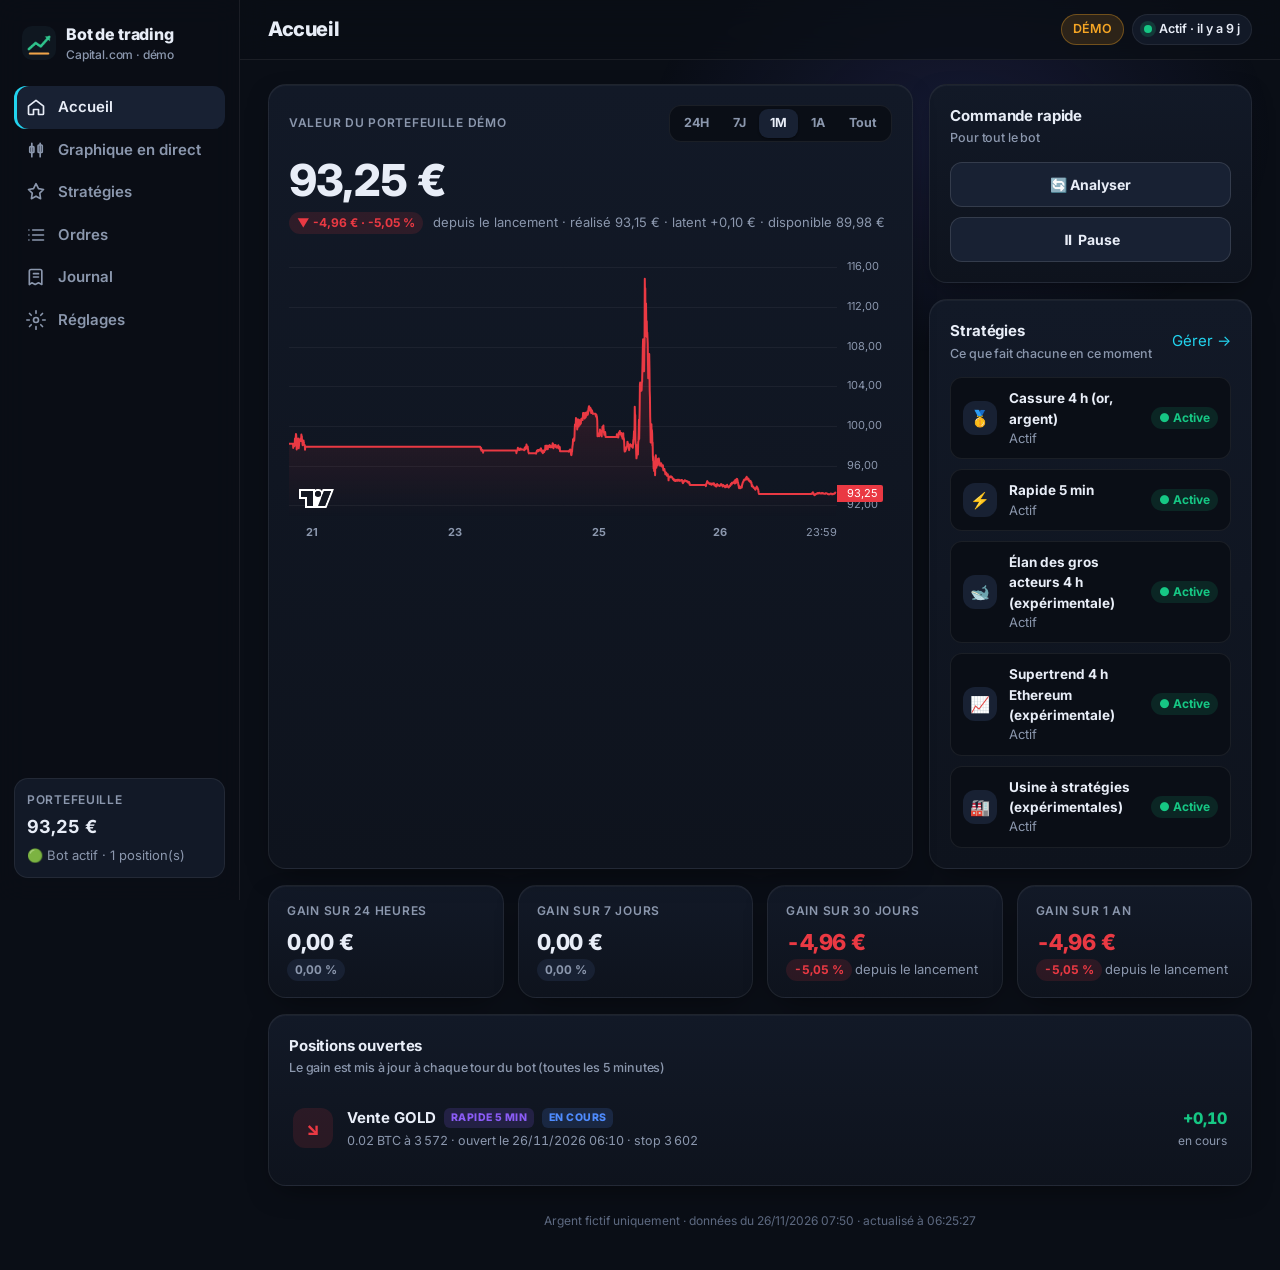
==== docs/index.html @ 25f1dddd "Simulateur « machine à remonter le temps » + veille d'actus (skills day-trader) : code, appli, test " ====
<!doctype html>
<html lang="fr">
<head>
<meta charset="utf-8">
<meta name="viewport" content="width=device-width, initial-scale=1, viewport-fit=cover">
<meta name="theme-color" content="#0a0e16">
<meta name="apple-mobile-web-app-capable" content="yes">
<meta name="apple-mobile-web-app-status-bar-style" content="black-translucent">
<meta name="apple-mobile-web-app-title" content="Bot trading">
<title>Bot de trading démo</title>
<link rel="manifest" href="manifest.webmanifest">
<link rel="icon" href="icone-192.png">
<link rel="apple-touch-icon" href="apple-touch-icon.png">
<link rel="preconnect" href="https://fonts.googleapis.com">
<link rel="preconnect" href="https://fonts.gstatic.com" crossorigin>
<link href="https://fonts.googleapis.com/css2?family=Inter:wght@400;500;600;700;800&display=swap" rel="stylesheet">
<script src="lib/lightweight-charts.js"></script>
<style>
  :root {
    --fond: #0a0e16; --fond2: #0e131d; --carte: #121927; --carte2: #182133; --bord: rgba(255,255,255,.07); --bord2: rgba(255,255,255,.12);
    --texte: #e8edf7; --doux: #8b97ad; --faible: #5d6980;
    --vert: #16c784; --rouge: #ea3943; --bleu: #4f8cff; --violet: #8b5cf6; --cyan: #22d3ee; --orange: #f5a524;
    --grad: linear-gradient(135deg, #6366f1 0%, #22d3ee 100%);
    --ombre: 0 1px 0 rgba(255,255,255,.04) inset, 0 10px 30px -12px rgba(0,0,0,.6);
    --rayon: 18px;
    --police: "Inter", -apple-system, BlinkMacSystemFont, "Segoe UI", Roboto, sans-serif;
  }
  * { box-sizing: border-box; }
  [hidden] { display: none !important; }
  html { -webkit-text-size-adjust: 100%; color-scheme: dark; }
  body { margin: 0; background: var(--fond); color: var(--texte); font: 15px/1.5 var(--police); -webkit-font-smoothing: antialiased; }
  body::before { content: ""; position: fixed; inset: -20% -10% auto auto; width: 70vw; height: 70vh; pointer-events: none; z-index: 0;
                 background: radial-gradient(closest-side, rgba(99,102,241,.14), transparent 70%); }
  .num { font-variant-numeric: tabular-nums; }
  a { color: var(--cyan); text-decoration: none; } a:hover { text-decoration: underline; }
  code { background: var(--carte2); padding: 1px 6px; border-radius: 6px; font-size: .9em; }

  /* ---------- Structure ---------- */
  .app { position: relative; z-index: 1; display: grid; grid-template-columns: 240px minmax(0, 1fr); min-height: 100vh; }
  aside.cote { position: sticky; top: 0; height: 100vh; padding: 22px 14px; border-right: 1px solid var(--bord); background: rgba(10,14,22,.6);
               backdrop-filter: blur(14px); -webkit-backdrop-filter: blur(14px); display: flex; flex-direction: column; gap: 4px; }
  .logo { display: flex; align-items: center; gap: 10px; padding: 0 8px 18px; font-weight: 800; font-size: 16px; letter-spacing: -.01em; }
  .logo img { width: 34px; height: 34px; border-radius: 10px; }
  .logo small { display: block; font-weight: 500; font-size: 12px; color: var(--doux); }
  nav.menu button { all: unset; box-sizing: border-box; width: 100%; display: flex; align-items: center; gap: 12px; padding: 10px 12px; border-radius: 12px;
                    color: var(--doux); font-weight: 600; cursor: pointer; transition: background .15s, color .15s; }
  nav.menu button:hover { background: var(--carte); color: var(--texte); }
  nav.menu button[aria-current="page"] { background: var(--carte2); color: var(--texte); box-shadow: inset 3px 0 0 var(--cyan); }
  nav.menu svg { width: 20px; height: 20px; flex: none; }
  .cote-bas { margin-top: auto; padding: 12px; border-radius: 14px; background: var(--carte); border: 1px solid var(--bord); font-size: 13px; color: var(--doux); }

  header.barre { position: sticky; top: 0; z-index: 5; display: flex; align-items: center; justify-content: space-between; gap: 10px; flex-wrap: wrap;
                 padding: 14px 28px; background: rgba(10,14,22,.72); backdrop-filter: blur(14px); -webkit-backdrop-filter: blur(14px); border-bottom: 1px solid var(--bord); }
  header.barre h1 { margin: 0; font-size: 20px; font-weight: 800; letter-spacing: -.02em; }
  .pastilles { display: flex; gap: 8px; flex-wrap: wrap; align-items: center; }
  .pastille { display: inline-flex; align-items: center; gap: 7px; padding: 5px 11px; border-radius: 999px; font-size: 12.5px; font-weight: 600;
              background: var(--carte); border: 1px solid var(--bord); color: var(--texte); white-space: nowrap; }
  button.pastille { cursor: pointer; font-family: inherit; }
  .pastille.demo { background: rgba(245,165,36,.14); border-color: rgba(245,165,36,.35); color: var(--orange); }
  .pastille.pause { background: rgba(234,57,67,.14); border-color: rgba(234,57,67,.35); color: var(--rouge); }
  .pastille.pos { color: var(--vert); } .pastille.neg { color: var(--rouge); }
  .point { width: 8px; height: 8px; border-radius: 50%; background: var(--faible); flex: none; }
  .point.ok { background: var(--vert); box-shadow: 0 0 0 4px rgba(22,199,132,.18); animation: pouls 2s infinite; }
  .point.ko { background: var(--rouge); }
  .point.live { background: var(--rouge); animation: clig 1.4s infinite; }
  @keyframes pouls { 50% { box-shadow: 0 0 0 7px rgba(22,199,132,0); } }
  @keyframes clig { 50% { opacity: .3; } }
  main { padding: 24px 28px 40px; max-width: 1280px; width: 100%; }
  section.page { display: none; animation: entree .25s ease; }
  section.page.active { display: block; }
  @keyframes entree { from { opacity: 0; transform: translateY(6px); } }

  /* ---------- Cartes ---------- */
  .carte { background: linear-gradient(180deg, var(--carte) 0%, var(--fond2) 100%); border: 1px solid var(--bord); border-radius: var(--rayon);
           padding: 20px; box-shadow: var(--ombre); min-width: 0; }
  .pile { display: grid; gap: 16px; min-width: 0; }
  .g2 { display: grid; gap: 16px; grid-template-columns: minmax(0, 2fr) minmax(0, 1fr); }
  .g2e { display: grid; gap: 16px; grid-template-columns: minmax(0, 1fr) minmax(0, 1fr); }
  .kpis { display: grid; gap: 14px; grid-template-columns: repeat(auto-fit, minmax(170px, 1fr)); }
  .titre-carte { display: flex; align-items: center; justify-content: space-between; gap: 10px; flex-wrap: wrap; margin-bottom: 14px; }
  h2 { margin: 0; font-size: 15px; font-weight: 700; letter-spacing: -.01em; }
  h2 small { display: block; font-weight: 500; font-size: 12.5px; color: var(--doux); margin-top: 2px; }
  .lab { color: var(--doux); font-size: 12px; font-weight: 600; text-transform: uppercase; letter-spacing: .06em; }
  .gros { font-size: 26px; font-weight: 800; letter-spacing: -.02em; margin-top: 6px; }
  .sous { color: var(--doux); font-size: 13px; }
  .pos { color: var(--vert); } .neg { color: var(--rouge); }
  .chip { display: inline-flex; align-items: center; gap: 4px; padding: 2px 8px; border-radius: 999px; font-size: 12px; font-weight: 700; white-space: nowrap; }
  .chip.pos { background: rgba(22,199,132,.13); } .chip.neg { background: rgba(234,57,67,.13); } .chip.neutre { background: var(--carte2); color: var(--doux); }
  .vide { color: var(--doux); padding: 14px 0; text-align: center; font-size: 14px; }

  .hero { position: relative; overflow: hidden; }
  .hero::after { content: ""; position: absolute; inset: auto -20% -60% 30%; height: 220px; background: radial-gradient(closest-side, rgba(34,211,238,.12), transparent); pointer-events: none; }
  .hero .valeur { font-size: 44px; font-weight: 800; letter-spacing: -.03em; line-height: 1.1; margin: 8px 0 8px; }
  .hero .ligne { display: flex; align-items: center; gap: 10px; flex-wrap: wrap; }
  .graph { height: 300px; margin-top: 12px; position: relative; }
  .graph.petit { height: 220px; }
  .graph.grand { height: 420px; }

  .segments { display: inline-flex; padding: 3px; background: var(--fond); border: 1px solid var(--bord); border-radius: 12px; gap: 2px; flex-wrap: wrap; }
  .segments button { all: unset; cursor: pointer; padding: 5px 11px; border-radius: 9px; font-size: 12.5px; font-weight: 700; color: var(--doux); }
  .segments button[aria-pressed="true"] { background: var(--carte2); color: var(--texte); box-shadow: 0 1px 2px rgba(0,0,0,.4); }
  .kpi { padding: 16px 18px; }
  .kpi .gros { font-size: 22px; }

  /* ---------- Boutons ---------- */
  .bouton { appearance: none; font: inherit; font-weight: 700; font-size: 14px; display: inline-flex; align-items: center; justify-content: center; gap: 8px;
            padding: 11px 16px; border-radius: 12px; border: 1px solid var(--bord2); background: var(--carte2); color: var(--texte); cursor: pointer;
            transition: transform .1s, background .15s, border-color .15s; }
  .bouton:hover { border-color: rgba(255,255,255,.25); }
  .bouton:active { transform: scale(.97); }
  .bouton:disabled { opacity: .45; cursor: default; transform: none; }
  .bouton.primaire { background: var(--grad); border: 0; color: #fff; }
  .bouton.vert { background: rgba(22,199,132,.15); border-color: rgba(22,199,132,.4); color: var(--vert); }
  .bouton.rouge { background: rgba(234,57,67,.12); border-color: rgba(234,57,67,.35); color: var(--rouge); }
  .actions { display: grid; gap: 10px; grid-template-columns: repeat(auto-fit, minmax(140px, 1fr)); }
  .etat-cmd { margin-top: 12px; font-size: 13.5px; color: var(--doux); }
  .etat-cmd:empty { display: none; }

  /* Interrupteur */
  .inter { position: relative; width: 48px; height: 28px; flex: none; }
  .inter input { opacity: 0; width: 0; height: 0; position: absolute; }
  .inter span { position: absolute; inset: 0; border-radius: 999px; background: var(--carte2); border: 1px solid var(--bord2); cursor: pointer; transition: .2s; }
  .inter span::before { content: ""; position: absolute; width: 20px; height: 20px; left: 3px; top: 3px; border-radius: 50%; background: #c8d0de; transition: .2s; }
  .inter input:checked + span { background: var(--vert); border-color: var(--vert); }
  .inter input:checked + span::before { transform: translateX(20px); background: #fff; }
  .inter input:disabled + span { opacity: .5; cursor: default; }

  /* ---------- Stratégies ---------- */
  .strats { display: grid; gap: 16px; grid-template-columns: repeat(auto-fit, minmax(420px, 1fr)); }
  .strat { position: relative; overflow: hidden; display: flex; flex-direction: column; gap: 14px; }
  .strat::before { content: ""; position: absolute; inset: 0 0 auto 0; height: 3px; background: var(--c, var(--cyan)); }
  .strat-tete { display: flex; align-items: flex-start; justify-content: space-between; gap: 12px; }
  .strat-nom { font-size: 18px; font-weight: 800; letter-spacing: -.01em; display: flex; align-items: center; gap: 12px; }
  .strat-ico { width: 40px; height: 40px; border-radius: 12px; display: grid; place-items: center; font-size: 19px; background: var(--carte2); flex: none; }
  .strat .desc { color: var(--doux); font-size: 13.5px; margin: 0; }
  .tags { display: flex; flex-wrap: wrap; gap: 6px; }
  .tag { font-size: 11.5px; font-weight: 700; padding: 3px 9px; border-radius: 8px; background: var(--carte2); color: var(--doux); border: 1px solid var(--bord); }
  .mini-stats { display: grid; grid-template-columns: repeat(4, 1fr); gap: 8px; }
  .mini-stats div { background: var(--fond); border: 1px solid var(--bord); border-radius: 12px; padding: 9px 10px; min-width: 0; }
  .mini-stats b { display: block; font-size: 15px; font-weight: 800; }
  .mini-stats span { font-size: 10.5px; color: var(--doux); font-weight: 700; text-transform: uppercase; letter-spacing: .04em; }
  .etat-strat { display: flex; gap: 12px; align-items: center; background: var(--fond); border: 1px solid var(--bord); border-radius: 12px; padding: 10px 12px; font-size: 13.5px; }
  .etat-strat .fleche { font-size: 18px; font-weight: 800; }
  .sous-bots { display: grid; gap: 6px; max-height: 260px; overflow-y: auto; }
  .sous-bots.vide { color: var(--doux); font-size: 13px; padding: 10px; border: 1px dashed var(--bord); border-radius: 12px; text-align: center; }
  .sb { display: grid; grid-template-columns: minmax(0, 1.3fr) 1fr minmax(0, 1.2fr); gap: 10px; align-items: center; background: var(--fond); border: 1px solid var(--bord); border-radius: 10px; padding: 7px 10px; font-size: 12.5px; }
  .sb-nom { min-width: 0; } .sb-nom b { display: block; overflow: hidden; text-overflow: ellipsis; white-space: nowrap; } .sb-nom small { color: var(--doux); }
  .sb-note { position: relative; height: 6px; border-radius: 3px; background: rgba(255,255,255,.07); }
  .sb-note::after { content: ""; position: absolute; left: 50%; top: -3px; bottom: -3px; width: 1px; background: var(--doux); }
  .sb-note.plage { background: linear-gradient(90deg, rgba(234,57,67,.35), rgba(255,255,255,.06) 30% 70%, rgba(22,199,132,.35)); }
  .capital-virtuel { display: flex; justify-content: space-between; align-items: center; gap: 10px; flex-wrap: wrap; background: linear-gradient(90deg, rgba(236,72,153,.12), transparent); border: 1px solid rgba(236,72,153,.35); border-radius: 12px; padding: 10px 12px; }
  .capital-virtuel .num { font-size: 18px; display: flex; gap: 8px; align-items: center; }
  .sb-note.plage::after { display: none; }
  .sb-note i { position: absolute; top: 0; bottom: 0; border-radius: 3px; }
  .sb-act { color: var(--doux); text-align: right; display: -webkit-box; -webkit-line-clamp: 2; -webkit-box-orient: vertical; overflow: hidden; }
  .actu { display: flex; gap: 12px; padding: 8px 0; border-top: 1px solid var(--bord); font-size: 13.5px; }
  .actu-date { color: var(--cyan); font-weight: 700; min-width: 150px; text-transform: capitalize; }
  .garde { margin-top: 12px; font-size: 13px; color: var(--doux); background: var(--fond); border: 1px solid var(--bord); border-radius: 12px; padding: 9px 12px; }
  .garde.alerte { color: #ffd1d4; background: rgba(234,57,67,.12); border-color: rgba(234,57,67,.5); }
  .spark { height: 54px; display: block; width: 100%; }

  /* ---------- Listes ---------- */
  .ordre { display: grid; grid-template-columns: auto minmax(0, 1fr) auto; gap: 2px 14px; align-items: center; padding: 14px 4px; border-bottom: 1px solid var(--bord); }
  .ordre:last-child { border-bottom: 0; }
  .ordre .ico { width: 40px; height: 40px; border-radius: 12px; display: grid; place-items: center; font-weight: 800; font-size: 18px; grid-row: span 2; }
  .ico.achat { background: rgba(22,199,132,.13); color: var(--vert); } .ico.vente { background: rgba(234,57,67,.12); color: var(--rouge); }
  .ordre .t { font-weight: 700; display: flex; gap: 8px; align-items: center; flex-wrap: wrap; }
  .ordre .r { text-align: right; font-weight: 800; font-size: 16px; }
  .ordre .d { color: var(--doux); font-size: 12.5px; }
  .ordre .dr { text-align: right; color: var(--doux); font-size: 12px; white-space: nowrap; }
  .badge { font-size: 10.5px; font-weight: 800; padding: 2px 7px; border-radius: 6px; text-transform: uppercase; letter-spacing: .04em; }
  .b-ouvert { background: rgba(79,140,255,.15); color: var(--bleu); } .b-ferme { background: var(--carte2); color: var(--doux); }
  .b-rapide { background: rgba(139,92,246,.16); color: var(--violet); } .b-elan_4h { background: rgba(249,115,22,.15); color: #f97316; } .b-supertrend_4h { background: rgba(236,72,153,.15); color: #ec4899; } .b-usine { background: rgba(20,184,166,.15); color: #14b8a6; } .b-tendance_4h { background: rgba(34,211,238,.13); color: var(--cyan); }

  .journal { list-style: none; margin: 0; padding: 0; }
  .journal li { position: relative; padding: 0 0 18px 26px; }
  .journal li::before { content: ""; position: absolute; left: 6px; top: 10px; bottom: -6px; width: 2px; background: var(--bord); }
  .journal li:last-child::before { display: none; }
  .journal li i { position: absolute; left: 0; top: 4px; width: 14px; height: 14px; border-radius: 50%; border: 3px solid var(--fond2); background: var(--faible); }
  .journal .j-ordre i { background: var(--bleu); } .journal .j-fermeture i { background: var(--orange); } .journal .j-erreur i { background: var(--rouge); }
  .journal .j-commande i { background: var(--violet); } .journal .j-stop i { background: var(--cyan); }
  .journal .j-amelioration i { background: var(--vert); }
  .amelio { display: grid; gap: 8px; margin: 0; padding: 0; list-style: none; font-size: 14px; }
  .amelio li { padding: 10px 12px; border: 1px solid var(--bord); border-radius: 12px; }
  .amelio time { display: block; font-size: 12px; color: var(--doux); }
  .journal time { display: block; font-size: 12px; color: var(--doux); }

  dl.reglages { display: grid; grid-template-columns: minmax(140px, 220px) 1fr; gap: 12px 18px; margin: 0; }
  dl.reglages dt { color: var(--doux); } dl.reglages dd { margin: 0; font-weight: 600; }
  input.champ { width: 100%; font: inherit; padding: 12px 14px; border-radius: 12px; border: 1px solid var(--bord2); background: var(--fond); color: var(--texte); }
  ol.etapes { padding-left: 20px; margin: 10px 0; } ol.etapes li { margin-bottom: 7px; }
  details summary { cursor: pointer; font-weight: 600; color: var(--cyan); }
  #tv { height: 520px; border-radius: 14px; overflow: hidden; }
  .donut { display: flex; align-items: center; gap: 18px; flex-wrap: wrap; }
  .legende { display: flex; flex-wrap: wrap; gap: 8px 16px; font-size: 12.5px; color: var(--doux); margin-top: 12px; }
  .legende i { display: inline-block; width: 10px; height: 10px; border-radius: 3px; margin-right: 6px; vertical-align: -1px; }
  .flash-h { animation: fh .9s; } .flash-b { animation: fb .9s; }
  @keyframes fh { from { color: var(--vert); } } @keyframes fb { from { color: var(--rouge); } }
  .plus-liens { display: grid; gap: 12px; }
  .plus-liens button { all: unset; cursor: pointer; display: flex; align-items: center; gap: 14px; padding: 18px; border-radius: 16px; background: var(--carte); border: 1px solid var(--bord); font-weight: 700; }
  .plus-liens svg { width: 22px; height: 22px; color: var(--cyan); }
  .graph-vide { position: absolute; inset: 0; display: grid; place-items: center; color: var(--doux); font-size: 14px; text-align: center; padding: 20px; }
  footer { color: var(--faible); font-size: 12px; text-align: center; padding: 26px 0 0; }
  nav.bas { display: none; }

  /* ---------- Graphique en direct ---------- */
  .gr-choix { display: flex; gap: 6px; flex-wrap: wrap; }
  .gr-choix button { all: unset; cursor: pointer; padding: 6px 11px; border-radius: 10px; font-size: 12.5px; font-weight: 700; color: var(--doux); background: var(--fond); border: 1px solid var(--bord); }
  .gr-choix button[aria-pressed="true"] { color: var(--texte); background: var(--carte2); border-color: var(--c, var(--cyan)); box-shadow: inset 0 -2px 0 var(--c, var(--cyan)); }
  .graph.direct { height: 480px; }
  .conds { list-style: none; margin: 0; padding: 0; display: grid; gap: 6px; }
  .conds li { display: flex; gap: 10px; align-items: flex-start; font-size: 13.5px; padding: 8px 10px; border-radius: 10px; background: var(--fond); border: 1px solid var(--bord); }
  .conds li b { flex: none; width: 20px; text-align: center; }
  .conds li.ok b { color: var(--vert); } .conds li.ko b { color: var(--rouge); } .conds li.nsp b { color: var(--doux); }
  .niv { display: grid; grid-template-columns: repeat(auto-fit, minmax(130px, 1fr)); gap: 8px; margin-top: 8px; }
  .niv div { background: var(--fond); border: 1px solid var(--bord); border-radius: 10px; padding: 8px 10px; }
  .niv span { display: block; font-size: 10.5px; color: var(--doux); font-weight: 700; text-transform: uppercase; letter-spacing: .04em; }
  .niv b { font-size: 15px; }
  .trade-gr { border-top: 1px solid var(--bord); padding: 10px 0; }
  .trade-gr summary { color: var(--texte); display: flex; gap: 10px; align-items: center; flex-wrap: wrap; list-style: none; }
  .trade-gr summary::-webkit-details-marker { display: none; }
  .trade-gr .conds { margin-top: 8px; }
  .note-cap { font-size: 13.5px; color: var(--doux); background: rgba(79,140,255,.08); border: 1px solid rgba(79,140,255,.3); border-radius: 12px; padding: 10px 12px; }
  .note-cap b { color: var(--texte); }

  /* ---------- Mobile / tablette ---------- */
  @media (max-width: 900px) {
    .graph.direct { height: 400px; }
    .gr-choix { flex-wrap: nowrap; overflow-x: auto; padding-bottom: 4px; scrollbar-width: none; }
    .gr-choix button { flex: none; }
    .app { grid-template-columns: minmax(0, 1fr); }
    aside.cote { display: none; }
    header.barre { padding: 12px 16px; padding-top: max(12px, env(safe-area-inset-top)); }
    header.barre h1 { font-size: 18px; }
    main { padding: 16px 16px 110px; }
    .g2, .g2e { grid-template-columns: minmax(0, 1fr); }
    .strats { grid-template-columns: minmax(0, 1fr); }
    .hero .valeur { font-size: 36px; }
    .graph { height: 240px; } .graph.grand { height: 330px; }
    #tv { height: 430px; }
    .kpis { grid-template-columns: 1fr 1fr; gap: 10px; }
    .kpi { padding: 14px; } .kpi .gros { font-size: 18px; }
    .mini-stats { grid-template-columns: 1fr 1fr; }
    dl.reglages { grid-template-columns: 1fr; gap: 2px; } dl.reglages dd { margin-bottom: 12px; }
    nav.bas { display: flex; position: fixed; z-index: 8; left: 10px; right: 10px; bottom: max(10px, env(safe-area-inset-bottom));
              background: rgba(18,25,39,.94); backdrop-filter: blur(16px); -webkit-backdrop-filter: blur(16px); border: 1px solid var(--bord2);
              border-radius: 20px; padding: 6px; justify-content: space-around; box-shadow: 0 10px 30px rgba(0,0,0,.5); }
    nav.bas button { all: unset; flex: 1; display: flex; flex-direction: column; align-items: center; gap: 2px; padding: 7px 0 5px; border-radius: 14px;
                     font-size: 10.5px; font-weight: 700; color: var(--doux); cursor: pointer; }
    nav.bas button[aria-current="page"] { color: var(--texte); background: var(--carte2); }
    nav.bas button[aria-current="page"] svg { color: var(--cyan); }
    nav.bas svg { width: 22px; height: 22px; }
  }
</style>
</head>
<body>
<div class="app">
  <aside class="cote">
    <div class="logo"><img src="icone-192.png" alt=""><div>Bot de trading<small>Capital.com · démo</small></div></div>
    <nav class="menu" id="menu"></nav>
    <div class="cote-bas" id="cote-bas">Chargement…</div>
  </aside>

  <div style="min-width:0">
    <header class="barre">
      <h1 id="titre-page">Accueil</h1>
      <div class="pastilles">
        <button class="pastille" id="installer" hidden>⬇ Installer</button>
        <span class="pastille pause" id="badge-pause" hidden>⏸ EN PAUSE</span>
        <span class="pastille demo">DÉMO</span>
        <span class="pastille"><span id="point" class="point"></span><span id="statut">Chargement…</span></span>
      </div>
    </header>

    <main>
      <!-- ============ ACCUEIL ============ -->
      <section class="page" id="p-accueil">
        <div class="pile">
          <div class="g2">
            <div class="carte hero">
              <div class="titre-carte">
                <div class="lab">Valeur du portefeuille démo</div>
                <div class="segments" id="periode"></div>
              </div>
              <div class="valeur num" id="valeur">—</div>
              <div class="ligne" id="valeur-sous"></div>
              <div class="graph" id="g-valeur"></div>
            </div>
            <div class="pile">
              <div class="carte">
                <div class="titre-carte"><h2>Commande rapide<small>Pour tout le bot</small></h2></div>
                <div class="actions">
                  <button class="bouton" data-cmd="analyser">🔄 Analyser</button>
                  <button class="bouton" data-cmd="pause">⏸ Pause</button>
                  <button class="bouton vert" data-cmd="reprendre">▶ Reprendre</button>
                </div>
                <div class="etat-cmd" data-etat=""></div>
              </div>
              <div class="carte">
                <div class="titre-carte"><h2>Stratégies<small>Ce que fait chacune en ce moment</small></h2><a href="#strategies">Gérer →</a></div>
                <div id="resume-strats" class="pile" style="gap:10px;min-width:0"></div>
              </div>
            </div>
          </div>
          <div class="kpis" id="gains"></div>
          <div class="carte">
            <div class="titre-carte"><h2>Positions ouvertes<small>Le gain est mis à jour à chaque tour du bot (toutes les 5 minutes)</small></h2></div>
            <div id="positions"></div>
          </div>
        </div>
      </section>

      <!-- ============ STRATÉGIES ============ -->
      <section class="page" id="p-strategies">
        <div class="pile">
          <div class="carte">
            <div class="titre-carte">
              <h2>Pilotage global<small>La pause arrête toutes les stratégies d'un coup. Les stops de sécurité restent en place.</small></h2>
              <div class="actions" style="min-width:min(100%,460px)">
                <button class="bouton" data-cmd="analyser">🔄 Analyser tout</button>
                <button class="bouton" data-cmd="pause">⏸ Tout mettre en pause</button>
                <button class="bouton vert" data-cmd="reprendre">▶ Tout reprendre</button>
              </div>
            </div>
            <div id="garde"></div>
            <div class="etat-cmd" data-etat=""></div>
          </div>
          <div class="strats" id="strats"></div>
          <div class="carte">
            <div class="titre-carte"><h2>Auto-amélioration<small>Chaque dimanche soir, le bot teste de petites variantes de ses réglages et ne garde que celles qui font mieux</small></h2></div>
            <div id="amelio"></div>
          </div>
          <div class="carte">
            <div class="titre-carte"><h2>Comparaison des stratégies<small>Gain réalisé cumulé de chaque stratégie, ordre après ordre</small></h2></div>
            <div class="graph" id="g-compare"></div>
            <div class="legende" id="leg-compare"></div>
          </div>
        </div>
      </section>

      <!-- ============ GRAPHIQUE EN DIRECT ============ -->
      <section class="page" id="p-graphique">
        <div class="pile">
          <div class="carte">
            <div class="titre-carte">
              <h2>Ce que le bot regarde<small id="gr-sous">Bougies, indicateurs de la stratégie, signaux, entrée, stop et TP réels</small></h2>
            </div>
            <div class="gr-choix" id="gr-choix"></div>
            <div class="graph direct" id="g-direct"></div>
            <div class="legende" id="gr-legende"></div>
          </div>
          <div class="g2e">
            <div class="carte">
              <div class="titre-carte"><h2>Conditions en ce moment<small id="gr-cond-sous">Sur la dernière bougie terminée</small></h2></div>
              <div id="gr-action"></div>
              <ul class="conds" id="gr-conds"></ul>
            </div>
            <div class="carte">
              <div class="titre-carte"><h2>Position sur ce graphique<small>Niveaux réels chez Capital.com</small></h2></div>
              <div id="gr-positions"></div>
            </div>
          </div>
          <div class="carte">
            <div class="titre-carte"><h2>Trades ici<small>Touche un trade pour voir les conditions remplies au moment de l'entrée</small></h2></div>
            <div id="gr-trades"></div>
          </div>
          <div class="note-cap">ℹ️ <b>Et sur le graphique de Capital.com ?</b> Le stop (garanti) et le TP de chaque position sont de vrais ordres
            chez Capital.com : tu les vois sur leur graphique (lignes de la position), et le bot y déplace le stop quand il suit le gain.
            Par contre, Capital.com ne permet pas à un bot de dessiner sur son graphique : les indicateurs, les flèches de signaux et les
            conditions ne sont visibles qu'ici.</div>
        </div>
      </section>

      <!-- ============ ORDRES ============ -->
      <section class="page" id="p-ordres">
        <div class="pile">
          <div class="kpis" id="resume-ordres"></div>
          <div class="carte">
            <div class="titre-carte">
              <h2>Historique des ordres<small>Chaque position ouverte par le bot</small></h2>
              <div class="pastilles"><div class="segments" id="filtre-strat"></div><div class="segments" id="filtre-ordres"></div></div>
            </div>
            <div id="ordres"></div>
          </div>
        </div>
      </section>

      <!-- ============ JOURNAL ============ -->
      <section class="page" id="p-journal">
        <div class="carte">
          <div class="titre-carte"><h2>Journal du bot<small>Chaque décision, de la plus récente à la plus ancienne</small></h2>
            <div class="pastilles"><div class="segments" id="filtre-journal-strat"></div><div class="segments" id="filtre-journal"></div></div></div>
          <ul class="journal" id="journal"></ul>
        </div>
      </section>

      <!-- ============ RÉGLAGES ============ -->
      <section class="page" id="p-reglages">
        <div class="pile">
          <div class="carte">
            <div class="titre-carte"><h2>Clé pour commander le bot depuis cet appareil</h2></div>
            <p id="cle-etat" class="sous"></p>
            <input class="champ" id="cle" type="password" autocomplete="off" placeholder="Colle ici ta clé GitHub (github_pat_…)">
            <div style="display:flex;gap:8px;margin-top:10px;flex-wrap:wrap">
              <button class="bouton primaire" id="cle-ok">Enregistrer et tester</button>
              <button class="bouton" id="cle-suppr">Effacer la clé de cet appareil</button>
            </div>
            <details style="margin-top:14px"><summary>Comment créer cette clé (une seule fois, 2 minutes)</summary>
              <ol class="etapes">
                <li>Ouvre <a href="https://github.com/settings/personal-access-tokens/new" target="_blank" rel="noopener">github.com → Fine-grained token</a>.</li>
                <li><b>Token name</b> : <code>appli-bot</code> · <b>Expiration</b> : 1 an.</li>
                <li><b>Repository access</b> : <i>Only select repositories</i> → <code>bot-trading-demo</code>.</li>
                <li><b>Permissions → Repository</b> : <i>Actions</i> = <b>Read and write</b>, <i>Contents</i> = <b>Read-only</b>.</li>
                <li><b>Generate token</b>, copie-le et colle-le ci-dessus. Même clé sur ton téléphone et ta tablette.</li>
              </ol>
              <p class="sous">La clé reste uniquement sur tes appareils. Elle permet seulement de lancer le bot et de lire ses résultats. Ne l'envoie à personne.</p>
            </details>
          </div>
          <div class="carte"><div class="titre-carte"><h2>Installer l'application</h2></div><div id="aide-install"></div></div>
          <div class="carte"><div class="titre-carte"><h2>Réglages du bot</h2></div><dl class="reglages" id="reglages"></dl></div>
        </div>
      </section>

      <!-- ============ PLUS (téléphone) ============ -->
      <section class="page" id="p-plus"><div class="plus-liens" id="plus-liens"></div></section>

      <footer id="pied"></footer>
    </main>
  </div>
</div>
<nav class="bas" id="nav-bas"></nav>

<script>
"use strict";
// =====================================================================
// Outils
// =====================================================================
const $ = id => document.getElementById(id);
const fmt = (n, d = 2) => n == null || isNaN(n) ? "—" : Number(n).toLocaleString("fr-FR", { minimumFractionDigits: d, maximumFractionDigits: d });
const fmtS = (n, d = 2) => n == null || isNaN(n) ? "—" : (n > 0 ? "+" : "") + fmt(n, d);
const signe = n => n > 0 ? "pos" : n < 0 ? "neg" : "";
const iso = s => s ? new Date(/Z$|[+-]\d\d:\d\d$/.test(s) ? s : s + "Z") : null;
const quand = s => s ? iso(s).toLocaleString("fr-FR", { dateStyle: "short", timeStyle: "short" }) : "—";
const esc = s => String(s ?? "").replace(/[&<>"']/g, c => ({ "&": "&amp;", "<": "&lt;", ">": "&gt;", '"': "&quot;", "'": "&#39;" }[c]));
const JOUR = 864e5;
const TZ = -new Date().getTimezoneOffset() * 60;  // les graphiques affichent l'heure locale
const tLoc = d => Math.floor(d.getTime() / 1000) + TZ;
const memo = { get(k, d) { try { return localStorage.getItem(k) ?? d; } catch { return d; } }, set(k, v) { try { localStorage.setItem(k, v); } catch {} } };
const somme = a => a.reduce((x, y) => x + y, 0);
function depuis(s) {
  const min = Math.round((Date.now() - iso(s)) / 60000);
  if (min < 1) return "à l'instant";
  if (min < 60) return `il y a ${min} min`;
  const h = Math.floor(min / 60);
  return h < 48 ? `il y a ${h} h ${min % 60}` : `il y a ${Math.floor(h / 24)} j`;
}
function duree(ms) {
  const min = Math.round(ms / 60000);
  if (min < 60) return `${min} min`;
  const h = Math.floor(min / 60);
  return h < 48 ? `${h} h ${min % 60} min` : `${Math.floor(h / 24)} j ${h % 24} h`;
}
const COUL = { vert: "#16c784", rouge: "#ea3943", bleu: "#4f8cff", violet: "#8b5cf6", cyan: "#22d3ee", orange: "#f5a524", texte: "#e8edf7", doux: "#8b97ad", grille: "rgba(255,255,255,.05)" };

// =====================================================================
// Navigation
// =====================================================================
const IC = {
  accueil: '<path d="M3 11l9-7 9 7v9a1 1 0 0 1-1 1h-5v-6h-6v6H4a1 1 0 0 1-1-1z"/>',
  graphique: '<path d="M7 4v16M17 4v16"/><rect x="4.5" y="8" width="5" height="7" rx="1"/><rect x="14.5" y="6" width="5" height="9" rx="1"/>',
  strategies: '<path d="M12 2l3 6 6 1-4.5 4.4 1 6.6L12 17l-5.5 3 1-6.6L3 9l6-1z"/>',
  ordres: '<path d="M8 6h13M8 12h13M8 18h13M3.5 6h.01M3.5 12h.01M3.5 18h.01"/>',
  journal: '<path d="M6 3h11a2 2 0 0 1 2 2v16l-4-2-4 2-4-2-3 2V5a2 2 0 0 1 2-2zM9 8h6M9 12h6"/>',
  reglages: '<circle cx="12" cy="12" r="3"/><path d="M12 1v3M12 20v3M4.2 4.2l2.1 2.1M17.7 17.7l2.1 2.1M1 12h3M20 12h3M4.2 19.8l2.1-2.1M17.7 6.3l2.1-2.1"/>',
  plus: '<circle cx="5" cy="12" r="1.5"/><circle cx="12" cy="12" r="1.5"/><circle cx="19" cy="12" r="1.5"/>',
};
const svg = id => `<svg viewBox="0 0 24 24" fill="none" stroke="currentColor" stroke-width="2" stroke-linecap="round" stroke-linejoin="round">${IC[id]}</svg>`;
const PAGES = { accueil: "Accueil", graphique: "Graphique en direct", strategies: "Stratégies", ordres: "Ordres", journal: "Journal", reglages: "Réglages", plus: "Plus" };
$("menu").innerHTML = ["accueil", "graphique", "strategies", "ordres", "journal", "reglages"].map(p => `<button data-p="${p}">${svg(p)}${PAGES[p]}</button>`).join("");
$("nav-bas").innerHTML = [["accueil", "Accueil"], ["graphique", "Graphique"], ["strategies", "Stratégies"], ["ordres", "Ordres"], ["plus", "Plus"]]
  .map(([p, n]) => `<button data-p="${p}">${svg(p)}${n}</button>`).join("");
$("plus-liens").innerHTML = ["journal", "reglages"].map(p => `<button data-p="${p}">${svg(p)}${PAGES[p]}</button>`).join("");
let pageActive = "accueil";
function ouvrir(id) {
  if (!PAGES[id]) id = "accueil";
  pageActive = id;
  const actif = id === "journal" || id === "reglages" ? [id, "plus"] : [id];
  document.querySelectorAll("[data-p]").forEach(b => actif.includes(b.dataset.p) && !b.closest(".plus-liens") ? b.setAttribute("aria-current", "page") : b.removeAttribute("aria-current"));
  document.querySelectorAll("section.page").forEach(s => s.classList.toggle("active", s.id === "p-" + id));
  $("titre-page").textContent = PAGES[id];
  if (location.hash !== "#" + id) history.replaceState(null, "", "#" + id);
  window.scrollTo(0, 0);
  if (D) requestAnimationFrame(dessinerGraphiques);
}
document.addEventListener("click", e => { const b = e.target.closest("[data-p]"); if (b) ouvrir(b.dataset.p); });
window.addEventListener("hashchange", () => ouvrir(location.hash.slice(1)));

function segments(id, options, actuel, surChoix) {
  const el = $(id);
  el.innerHTML = options.map(([v, n]) => `<button data-v="${v}" aria-pressed="${v === actuel}">${n}</button>`).join("");
  el.onclick = e => { const b = e.target.closest("button"); if (b) surChoix(b.dataset.v); };
}

// =====================================================================
// Graphiques (TradingView Lightweight Charts, inclus dans l'appli)
// =====================================================================
const GRAPHS = {};
function graphique(id, options = {}) {
  const el = $(id);
  if (GRAPHS[id]) { GRAPHS[id].remove(); delete GRAPHS[id]; }
  el.innerHTML = "";
  if (!window.LightweightCharts) { el.innerHTML = '<div class="graph-vide">Graphique indisponible.</div>'; return null; }
  const c = LightweightCharts.createChart(el, {
    autoSize: true,
    layout: { background: { type: "solid", color: "transparent" }, textColor: COUL.doux, fontFamily: "Inter, sans-serif", fontSize: 11 },
    grid: { vertLines: { visible: false }, horzLines: { color: COUL.grille } },
    rightPriceScale: { borderVisible: false, scaleMargins: { top: .12, bottom: .08 } },
    timeScale: { borderVisible: false, timeVisible: true, secondsVisible: false, fixLeftEdge: true, fixRightEdge: true },
    crosshair: { mode: 1, vertLine: { color: "rgba(255,255,255,.25)", labelBackgroundColor: "#182133" }, horzLine: { color: "rgba(255,255,255,.25)", labelBackgroundColor: "#182133" } },
    localization: { locale: "fr-FR", priceFormatter: p => fmt(p, Math.abs(p) >= 1000 ? 0 : 2),
      timeFormatter: t => new Date(t * 1000).toLocaleString("fr-FR", { timeZone: "UTC", day: "2-digit", month: "short", hour: "2-digit", minute: "2-digit" }) },
    handleScroll: { vertTouchDrag: false }, ...options,
  });
  GRAPHS[id] = c;
  return c;
}
function graphVide(id, texte) { if (GRAPHS[id]) { GRAPHS[id].remove(); delete GRAPHS[id]; } $(id).innerHTML = `<div class="graph-vide">${texte}</div>`; }
function serieUnique(points) {  // temps croissants et uniques, sans valeurs vides
  const m = new Map();
  for (const p of points) if (p.value != null && !isNaN(p.value) && !isNaN(p.time)) m.set(p.time, p.value);
  return [...m.entries()].sort((a, b) => a[0] - b[0]).map(([time, value]) => ({ time, value }));
}
function sparkline(valeurs, couleur) {
  if (valeurs.length < 2) return `<div class="spark" style="display:grid;place-items:center;color:var(--faible);font-size:12px;border:1px dashed var(--bord);border-radius:12px">La courbe apparaîtra après 2 ordres fermés</div>`;
  const L = 300, H = 54, min = Math.min(0, ...valeurs), max = Math.max(0, ...valeurs), e = max - min || 1;
  const x = i => i / (valeurs.length - 1) * L, y = v => H - 4 - (v - min) / e * (H - 8);
  const d = valeurs.map((v, i) => (i ? "L" : "M") + x(i).toFixed(1) + "," + y(v).toFixed(1)).join("");
  const id = "sp" + Math.random().toString(36).slice(2, 7);
  return `<svg class="spark" viewBox="0 0 ${L} ${H}" preserveAspectRatio="none"><defs><linearGradient id="${id}" x1="0" x2="0" y1="0" y2="1">
    <stop offset="0" stop-color="${couleur}" stop-opacity=".35"/><stop offset="1" stop-color="${couleur}" stop-opacity="0"/></linearGradient></defs>
    <line x1="0" x2="${L}" y1="${y(0)}" y2="${y(0)}" stroke="rgba(255,255,255,.14)" stroke-dasharray="3 4" vector-effect="non-scaling-stroke"/>
    <path d="${d}L${L},${H}L0,${H}Z" fill="url(#${id})"/><path d="${d}" fill="none" stroke="${couleur}" stroke-width="2" vector-effect="non-scaling-stroke"/></svg>`;
}

// =====================================================================
// Données
// =====================================================================
let D = null;
let periode = memo.get("periode", "30");
let filtreOrdres = memo.get("filtreOrdres", "tous");
let filtreStrat = memo.get("filtreStrat", "toutes");
let filtreJournal = memo.get("filtreJournal", "tout");
let filtreJStrat = memo.get("filtreJStrat", "toutes");
const UNITES = { MINUTE: ["1 min", "1"], MINUTE_5: ["5 min", "5"], MINUTE_15: ["15 min", "15"], MINUTE_30: ["30 min", "30"], HOUR: ["1 h", "60"], HOUR_4: ["4 h", "240"], DAY: ["1 jour", "D"] };
const emas = r => r?.ema || (r?.unite === "HOUR_4" ? [20, 200] : [9, 21]);

// Les stratégies : celles décrites par le bot (donnees.strategies), sinon déduites des réglages.
const STRAT_INFO = {
  tendance_4h: { ico: "🧭", couleur: COUL.cyan, titre: "Tendance 4 h (Bitcoin, retirée le 26/11)",
    desc: "Suit les grandes tendances du Bitcoin sur des bougies de 4 heures. Peu de trades, chacun visé pour durer, avec un stop garanti et un stop suiveur." },
  rapide: { ico: "⚡", couleur: COUL.violet, titre: "Rapide 5 min",
    desc: "Trade souvent sur l'or et l'argent avec des bougies de 5 minutes, seulement dans le sens des tendances 1 h et 4 h." },
  elan_4h: { ico: "🐋", couleur: "#f97316", titre: "Élan des gros acteurs 4 h (expérimentale)",
    desc: "Expérience du 25/11/2026 : repère les bougies de 4 h où un gros ordre a fait sauter le prix (un « trou » entre les bougies) sur l'or et l'argent, et suit cet élan. Petit risque (1 %). Preuve faible." },
  supertrend_4h: { ico: "📈", couleur: "#ec4899", titre: "Supertrend 4 h Ethereum (expérimentale)",
    desc: "Expérience du 25/11/2026, trouvée sur les réseaux (indicateur Supertrend 10/3, très partagé sur YouTube et TikTok) : suit la tendance de l'Ethereum et se retourne quand la ligne Supertrend est franchie. Seule idée sur 48 qui gagne à la fois sur 2017-2025 (jamais vu) et sur les 2 dernières années. Petit risque (1 %)." },
  usine: { ico: "🏭", couleur: "#14b8a6", titre: "Usine à stratégies (expérimentales)",
    desc: "Expérience du 26/11/2026 : stratégies fabriquées par l'usine (des dizaines de milliers d'essais sur une quarantaine de marchés) et gardées seulement si elles gagnent sur 2022-2026, des années jamais vues pendant la fabrication, même avec des frais x 1,5. Une par marché, petit risque (1 %)." },
  cassure_4h: { ico: "🥇", couleur: "#eab308", titre: "Cassure 4 h (or, argent)",
    desc: "Surveille l'or et l'argent sur des bougies de 4 h : elle entre quand le prix casse son plus haut ou son plus bas des 20 dernières bougies, dans le sens de la tendance." },
};
const nomStrat = id => (STRAT_INFO[id] || {}).titre || id;
function stratDe(o) { return o.strategie || (/^\[Rapide\]/.test(o.motif_sortie || "") ? "rapide" : "tendance_4h"); }
function stratJournal(l) { return l.strategie || (/^\[Rapide\]/.test(l.texte || "") ? "rapide" : null); }
function strategies(d) {
  const src = d.strategies || {};
  const ids = Object.keys(src).length ? Object.keys(src) : ["tendance_4h", ...(d.reglages?.strategie_rapide || d.rapide ? ["rapide"] : [])];
  const an = Object.values(d.analyses || {})[0] || {};
  return ids.map(id => {
    const s = src[id] || {};
    const info = STRAT_INFO[id] || { ico: "🤖", couleur: COUL.bleu, titre: s.nom || id, desc: "" };
    const derive = id === "tendance_4h"
      ? { nom: d.reglages?.strategie, active: true, unite: d.reglages?.unite, risque_pct: d.reglages?.risque_pct, tendance: an.tendance, action: an.action }
      : id === "rapide" ? { nom: d.rapide?.nom || d.reglages?.strategie_rapide, active: !!d.reglages?.strategie_rapide, unite: "MINUTE_5", risque_pct: 0.1, tendance: d.rapide?.tendance, action: d.rapide?.action } : {};
    const f = { ...derive, ...s };
    const ordres = (d.ordres || []).filter(o => stratDe(o) === id);
    const fermes = ordres.filter(o => o.statut === "ferme" && o.resultat != null).sort((a, b) => iso(a.ferme_le) - iso(b.ferme_le));
    let cumul = 0; const courbe = fermes.map(o => (cumul += o.resultat));
    return { id, ico: info.ico, couleur: info.couleur, titre: info.titre, desc: s.description || info.desc, ...f, ordres, fermes, courbe,
      ouverts: ordres.filter(o => o.statut === "ouvert"), gain: somme(fermes.map(o => o.resultat)),
      reussite: fermes.length ? fermes.filter(o => o.resultat > 0).length / fermes.length * 100 : NaN };
  });
}
function serieValeur(d) {
  const pts = [];
  for (const [jour, v] of Object.entries(d.historique_jour || {})) pts.push({ t: iso(jour + "T23:59:59"), v });
  for (const h of d.historique || []) pts.push({ t: iso(h.date), v: h.valeur });
  return pts.filter(p => p.t <= new Date(Date.now() + 6e4)).sort((a, b) => a.t - b.t);
}
function gainSur(pts, actuelle, ms) {
  if (!pts.length || actuelle == null) return null;
  const limite = Date.now() - ms;
  let ref = null;
  for (const p of pts) { if (p.t <= limite) ref = p; else break; }
  const partiel = !ref; if (!ref) ref = pts[0];
  const diff = actuelle - ref.v;
  return { diff, pct: ref.v ? diff / ref.v * 100 : 0, partiel };
}

// =====================================================================
// Rendu
// =====================================================================
let dev = "";
function afficher() {
  const d = D, c = d.compte || {};
  dev = c.devise === "EUR" ? " €" : c.devise ? " " + c.devise : "";
  const ok = d.statut === "ok";
  $("point").className = "point " + (ok ? "ok" : "ko");
  $("statut").textContent = d.derniere_execution ? `${ok ? "Actif" : "Problème"} · ${depuis(d.derniere_execution)}` : "Pas encore lancé";
  $("badge-pause").hidden = !d.pause;
  document.querySelectorAll('[data-cmd="pause"]:not([data-strat])').forEach(b => b.hidden = !!d.pause);
  document.querySelectorAll('[data-cmd="reprendre"]:not([data-strat])').forEach(b => b.hidden = !d.pause);

  const actuelle = c.solde != null ? c.solde : null;  // Capital.com : le solde inclut déjà le latent
  const pts = serieValeur(d);
  const depart = d.valeur_depart ?? pts[0]?.v;
  const strats = strategies(d);
  const ordres = d.ordres || [];
  const ouverts = ordres.filter(o => o.statut === "ouvert");

  // ---- Accueil
  $("valeur").textContent = fmt(actuelle) + dev;
  if (depart != null && actuelle != null) {
    const g = actuelle - depart;
    $("valeur-sous").innerHTML = `<span class="chip ${signe(g) || "neutre"}">${g >= 0 ? "▲" : "▼"} ${fmtS(g)}${dev} · ${fmtS(g / depart * 100)} %</span>
      <span class="sous">depuis le lancement · réalisé ${fmt(c.depot)}${dev} · latent ${fmtS(c.resultat_latent || 0)}${dev} · disponible ${fmt(c.disponible)}${dev}</span>`;
  }
  segments("periode", [["1", "24H"], ["7", "7J"], ["30", "1M"], ["365", "1A"], ["0", "Tout"]], periode, v => { periode = v; memo.set("periode", v); afficher(); });
  $("gains").innerHTML = [["24 heures", JOUR], ["7 jours", 7 * JOUR], ["30 jours", 30 * JOUR], ["1 an", 365 * JOUR]].map(([nom, ms]) => {
    const g = gainSur(pts, actuelle, ms);
    return `<div class="carte kpi"><div class="lab">Gain sur ${nom}</div>
      <div class="gros num ${g ? signe(g.diff) : ""}">${g ? fmtS(g.diff) + dev : "—"}</div>
      <div class="sous num">${g ? `<span class="chip ${signe(g.pct) || "neutre"}">${fmtS(g.pct)} %</span>${g.partiel ? " depuis le lancement" : ""}` : ""}</div></div>`;
  }).join("");
  $("resume-strats").innerHTML = strats.map(s => `<a href="#strategies" style="color:inherit;text-decoration:none;display:block;min-width:0" title="${esc(s.action || "")}">
    <div class="etat-strat"><span class="strat-ico" style="width:34px;height:34px;font-size:16px">${s.ico}</span>
      <div style="flex:1;min-width:0"><b>${esc(s.titre)}</b><div class="sous" style="white-space:nowrap;overflow:hidden;text-overflow:ellipsis">${esc(s.action || "En attente du prochain tour")}</div></div>
      ${etatChip(s)}</div></a>`).join("");
  $("positions").innerHTML = ouverts.length ? ouverts.map(carteOrdre).join("") : '<p class="vide">Aucune position ouverte pour le moment. Le bot attend un signal.</p>';

  // ---- Stratégies
  $("strats").innerHTML = strats.map(carteStrat).join("");
  $("garde").innerHTML = bandeauGardeFous() + bandeauActus();

  // ---- Ordres
  const fermesTous = ordres.filter(o => o.statut === "ferme" && o.resultat != null);
  const gainTotal = somme(fermesTous.map(o => o.resultat));
  $("resume-ordres").innerHTML = [
    ["Ordres passés", ordres.length, `${ouverts.length} en cours`],
    ["Gain réalisé", `<span class="${signe(gainTotal)}">${fmtS(gainTotal)}${dev}</span>`, "sur les ordres fermés"],
    ["Réussite", fermesTous.length ? fmt(fermesTous.filter(o => o.resultat > 0).length / fermesTous.length * 100, 0) + " %" : "—", `${fermesTous.length} ordre(s) fermé(s)`],
    ["Dernier ordre", ordres.length ? (ordres.at(-1).sens === "BUY" ? "Achat" : "Vente") : "—", ordres.length ? quand(ordres.at(-1).ouvert_le) : ""],
  ].map(([l, v, s]) => `<div class="carte kpi"><div class="lab">${l}</div><div class="gros num">${v}</div><div class="sous">${s}</div></div>`).join("");
  segments("filtre-ordres", [["tous", "Tous"], ["ouvert", "En cours"], ["ferme", "Fermés"]], filtreOrdres, v => { filtreOrdres = v; memo.set("filtreOrdres", v); afficher(); });
  segments("filtre-strat", [["toutes", "Toutes"], ...strats.map(s => [s.id, s.titre])], filtreStrat, v => { filtreStrat = v; memo.set("filtreStrat", v); afficher(); });
  $("filtre-strat").hidden = strats.length < 2;
  const choix = ordres.filter(o => (filtreOrdres === "tous" || o.statut === filtreOrdres) && (filtreStrat === "toutes" || stratDe(o) === filtreStrat)).slice().reverse();
  $("ordres").innerHTML = choix.length ? choix.map(carteOrdre).join("") : '<p class="vide">Aucun ordre dans cette catégorie pour l\'instant.</p>';

  // ---- Journal
  const j = d.journal || [];
  const typeJ = l => ["ordre", "fermeture"].includes(l.type) ? "ordre" : l.type;
  segments("filtre-journal", [["tout", "Tout"], ["ordre", "Ordres"], ["amelioration", "Améliorations"], ["commande", "Commandes"], ["erreur", "Erreurs"]], filtreJournal,
    v => { filtreJournal = v; memo.set("filtreJournal", v); afficher(); });
  segments("filtre-journal-strat", [["toutes", "Toutes"], ...strats.map(s => [s.id, s.titre])], filtreJStrat, v => { filtreJStrat = v; memo.set("filtreJStrat", v); afficher(); });
  $("filtre-journal-strat").hidden = strats.length < 2;
  const jf = j.filter(l => (filtreJournal === "tout" || typeJ(l) === filtreJournal) && (filtreJStrat === "toutes" || stratJournal(l) === filtreJStrat)).slice().reverse().slice(0, 300);
  $("journal").innerHTML = jf.length ? jf.map(l => { const st = stratJournal(l); return `<li class="j-${esc(l.type)}"><i></i>
      <time>${quand(l.date)}${l.marche ? " · " + esc(l.marche) : ""} · ${esc(l.type)}${st ? ` · <span class="badge b-${esc(st)}">${esc(nomStrat(st))}</span>` : ""}</time>${esc(String(l.texte || "").replace(/^\[Rapide\]\s*/, ""))}</li>`; }).join("")
    : '<li class="vide" style="padding:14px 0">Rien à afficher.</li>';

  // ---- Auto-amélioration (bot/amelioration.py, chaque dimanche)
  const am = d.amelioration;
  const STATUTS = { "adopté": "✅ Adopté", "confirmé": "👍 Confirmé", "annulé": "↩️ Annulé", "suggestion": "💡 Suggestion" };
  const modeTxt = !am ? "Premier passage dimanche soir (19 h)." : am.mode === "auto" ? "Mode automatique : les changements sont appliqués, puis vérifiés la semaine suivante."
    : am.mode === "non" ? "Arrêtée." : `Suggestions seulement${am.debut_auto ? ` jusqu'au ${esc(am.debut_auto.split("-").reverse().join("/"))}` : ""} : rien n'est changé pour ne pas fausser le test.`;
  const obs = Object.entries(am?.en_observation || {}).map(([s, o]) => `${esc(nomStrat(s))} : ${esc(o.reglage)} ${esc(o.avant)} → ${esc(o.apres)}`);
  const hist = (am?.historique || []).slice().reverse();
  $("amelio").innerHTML = `<p style="margin:0 0 10px;font-size:14px">${modeTxt}${am ? ` Dernier passage : ${quand(am.dernier_passage)}.` : ""}</p>`
    + (obs.length ? `<p style="margin:0 0 10px;font-size:14px">En test cette semaine : ${obs.join(" ; ")}</p>` : "")
    + (hist.length ? `<ul class="amelio">${hist.map(h => `<li><time>${quand(h.date)} · ${esc(nomStrat(h.strategie))}</time>${STATUTS[h.statut] || esc(h.statut)} : ${esc(h.reglage)} ${esc(h.avant)} → ${esc(h.apres)}${h.score ? ` (${Number(h.score.R).toFixed(1)} R contre ${Number(h.score_ancien?.R ?? 0).toFixed(1)} R)` : ""}</li>`).join("")}</ul>`
      : '<p class="vide">Aucun changement pour l\'instant. Le détail de chaque semaine est dans le Journal (filtre « Améliorations »).</p>');

  // ---- Réglages
  const r = d.reglages || {};
  $("reglages").innerHTML = [
    ["Compte", 'Capital.com <b style="color:var(--orange)">DÉMO</b> (argent fictif uniquement)'],
    ...strats.map(s => [s.titre, `${esc(s.reglages || s.nom || "—")}${s.active === false ? " · <span class='neg'>désactivée</span>" : ""}`]),
    ["Marchés", esc((r.marches || []).join(", ") || "—")],
    ...(r.risque_pct != null ? [["Risque par trade", `${esc(r.risque_pct)} % du compte (stratégie principale)`]] : []),
    ["Fréquence", "toutes les 5 minutes environ, 24 h/24"],
    ["Code du bot", '<a href="https://github.com/mathp06530-gif/bot-trading-demo" target="_blank" rel="noopener">dépôt GitHub</a>'],
    ["Voir les ordres", '<a href="https://capital.com/trading/platform/" target="_blank" rel="noopener">plateforme Capital.com</a> (choisis « Démo » en haut à droite)'],
  ].map(([k, v]) => `<dt>${esc(k)}</dt><dd>${v}</dd>`).join("");

  // ---- Barre latérale + pied
  $("cote-bas").innerHTML = `<div class="lab" style="margin-bottom:4px">Portefeuille</div><b class="num" style="font-size:18px;color:var(--texte)">${fmt(actuelle)}${dev}</b>
    <div style="margin-top:6px">${d.pause ? "⏸ Bot en pause" : "🟢 Bot actif"} · ${ouverts.length} position(s)</div>`;
  $("pied").textContent = `Argent fictif uniquement · données du ${quand(d.derniere_execution)} · actualisé à ${new Date().toLocaleTimeString("fr-FR")}`;
  dessinerGraphiques();
}

function etatChip(s) {
  return D.pause ? `<span class="chip neutre">⏸ Pause</span>` : s.active === false ? `<span class="chip neutre">○ Désactivée</span>` : `<span class="chip pos">● Active</span>`;
}
function indicateurs(s) {
  const fl = v => v === "BUY" ? "▲ hausse" : v === "SELL" ? "▼ baisse" : "—";
  const chip = (k, v) => `<span class="tag">${esc(k)} : <b>${esc(v)}</b></span>`;
  const NOMS = { GOLD: "Or", SILVER: "Argent" };
  const bloc = (titre, chips, action) => `<div class="sb" style="display:block"><div class="sb-nom"><b>${esc(titre)}</b></div>
    <div class="tags" style="margin:6px 0">${chips.join("")}</div><div class="sb-act" style="text-align:left">${esc(action || "—")}</div></div>`;
  let html = "";
  if (s.id === "tendance_4h" && s.indicateurs)
    html = bloc("Bitcoin", Object.entries(s.indicateurs).map(([k, v]) => chip(k, fmt(v, k.startsWith("ADX") ? 0 : 2))).concat(s.cerveau2 ? [chip("2e cerveau", s.cerveau2.split("-> 2e cerveau : ")[1] || "")] : []), s.action);
  if (s.id === "cassure_4h")
    html = Object.entries(D?.cassure || {}).map(([e, b]) => bloc(NOMS[e] || b.nom || e, [chip("Prix", fmt(b.prix, 2)), chip("Plus haut 20 bougies", fmt(b.plus_haut_20, 2)),
      chip("Plus bas 20 bougies", fmt(b.plus_bas_20, 2)), chip("EMA 200", fmt(b.ema200, 2)), ...(b.atr != null ? [chip("ATR", fmt(b.atr, 2))] : [])], b.action)).join("");
  if (s.id === "elan_4h")
    html = Object.entries(D?.elan?.marches || {}).map(([e, b]) => bloc(NOMS[e] || e, [chip("Prix", fmt(b.prix, 2)), chip("EMA 200", fmt(b.ema200, 2)),
      chip("ATR", fmt(b.atr, 2)), chip("Trou achat", fmt(b.trou_achat_atr, 2) + " ATR"), chip("Trou vente", fmt(b.trou_vente_atr, 2) + " ATR"),
      chip("Seuil", "0,25 ATR")], b.action)).join("");
  if (s.id === "supertrend_4h")
    html = Object.entries(D?.supertrend?.marches || {}).map(([e, b]) => bloc(NOMS[e] || (e === "ETHUSD" ? "Ethereum" : e), [chip("Prix", fmt(b.prix, 2)),
      chip("Ligne Supertrend", fmt(b.ligne, 2)), chip("Sens", b.sens > 0 ? "hausse ↑" : "baisse ↓"), chip("ATR", fmt(b.atr, 2))], b.action)).join("");
  if (s.id === "usine")
    html = Object.entries(D?.usine?.marches || {}).map(([e, b]) => bloc(NOMS[e] || e, [chip("Prix", fmt(b.prix, b.prix < 10 ? 5 : 2)),
      chip("Sens voulu", b.sens > 0 ? "hausse ↑" : b.sens < 0 ? "baisse ↓" : "aucun"), chip("Règle", b.regle || "")], b.action)).join("");
  if (s.id === "rapide")
    html = Object.entries(D?.rapide?.marches || {}).map(([e, b]) => { const f = b.filtre || {};
      return bloc(NOMS[e] || e, [chip("Prix", fmt(b.prix, 2)), chip("EMA 9/50 (5 min)", fl(f.signal_5min)), chip("Tendance 1 h", fl(f.tendance_1h)),
        chip("Tendance 4 h", fl(f.tendance_4h)), ...(f.bollinger != null ? [chip("Bollinger", fmt(f.bollinger, 2) + (f.bollinger > 1 ? " ✓" : ""))] : []),
        ...(f.adx != null ? [chip("ADX", fmt(f.adx, 0) + (f.adx > 20 ? " ✓" : ""))] : [])], b.action); }).join("");
  return html ? `<div class="lab" style="margin:12px 0 6px">Ce que le bot regarde</div><div style="display:grid;gap:8px">${html}</div>` : "";
}
function listeCassure(src) {
  const m = Object.entries(src || {});
  if (!m.length) return `<div class="sous-bots vide">L'or et l'argent apparaîtront ici après le premier tour.</div>`;
  return `<div class="sous-bots">${m.map(([epic, b]) => {
    const bas = +b.plus_bas_20, haut = +b.plus_haut_20, prix = +b.prix;
    const pos = haut > bas && prix ? Math.max(0, Math.min(100, (prix - bas) / (haut - bas) * 100)) : null;
    const t = b.tendance === "BUY" ? "▲" : b.tendance === "SELL" ? "▼" : "•";
    return `<div class="sb" title="${esc(b.dernier_refus || "")}">
      <div class="sb-nom"><b>${t} ${esc(b.nom || epic)}</b><small>${b.prix != null ? fmt(prix, 2) : ""}</small></div>
      <div class="sb-note plage" title="Position du prix entre le plus bas (${fmt(bas, 2)}) et le plus haut (${fmt(haut, 2)}) des 20 dernières bougies">${pos == null ? "" : `<i style="left:calc(${pos}% - 4px);width:8px;background:var(--texte)"></i>`}</div>
      <div class="sb-act">${esc(b.action || "—")}</div></div>`;
  }).join("")}</div>`;
}
function bandeauActus() {
  const p = D?.actualites?.pause;
  const pm = Object.entries(D?.actualites?.pauses_marches || {});
  const t = Object.entries(D?.veille?.titres || {}).filter(([, l]) => l && l.length);
  const res = Object.entries(D?.veille?.resultats || {});
  return (p ? `<div class="garde alerte">📰 <b>Pause annonce :</b> ${esc(p)}</div>` : "")
    + pm.map(([m, r]) => `<div class="garde alerte">📰 <b>Pause ${esc(m)} :</b> ${esc(r)}</div>`).join("")
    + (t.length || res.length ? `<details class="garde"><summary>📰 <b>Actus des marchés</b> (titres Yahoo Finance, pour info : le bot ne trade pas dessus)</summary>
      ${res.map(([m, q]) => `<p class="sous" style="margin:8px 0 0">📅 Prochains résultats ${esc(m)} : <b>${quand(q)}</b> (pas de nouvelle position 24 h avant et après)</p>`).join("")}
      ${t.map(([m, l]) => `<p style="margin:10px 0 4px"><b>${esc(m)}</b></p><ul style="margin:0;padding-left:18px">${l.map(x =>
        `<li class="sous" style="margin:3px 0"><a href="${/^https?:\/\//.test(x.lien || "") ? esc(x.lien) : "#"}" target="_blank" rel="noopener" style="color:inherit">${esc(x.titre)}</a>${x.sujets?.length ? ` <span class="badge">${esc(x.sujets.join(", "))}</span>` : ""}${x.date ? ` · ${quand(x.date)}` : ""}</li>`).join("")}</ul>`).join("")}</details>` : "");
}
function bandeauGardeFous() {
  const g = D?.garde_fous; if (!g) return "";
  const r = g.regles || {};
  if (g.coupe_circuit) return `<div class="garde alerte">🛑 <b>Coupe-circuit déclenché :</b> le compte a perdu plus de ${esc(r.perte_max_pct ?? "?")} % depuis son plus haut. Aucune nouvelle position tant que tu n'appuies pas sur « Tout reprendre ».</div>`;
  return `<div class="garde">🛡️ Garde-fous actifs : perte max ${esc(r.perte_max_pct ?? "—")} % depuis le plus haut, ${esc(r.perte_jour_pct ?? "—")} % par jour, ${esc(r.positions_max ?? "—")} positions au maximum, risque total ${esc(r.risque_total_pct ?? "—")} % du compte.</div>`;
}
function carteStrat(s) {
  const active = s.active !== false;
  const tend = s.tendance === "BUY" ? ["▲", "pos", "Tendance haussière : elle veut acheter"] : s.tendance === "SELL" ? ["▼", "neg", "Tendance baissière : elle veut vendre"] : ["•", "", "Pas de tendance claire"];
  const unite = (UNITES[s.unite] || [s.unite || "—"])[0];
  return `<div class="carte strat" style="--c:${s.couleur}">
    <div class="strat-tete">
      <div class="strat-nom"><span class="strat-ico">${s.ico}</span><div>${esc(s.titre)}<div style="margin-top:3px">${etatChip(s)}</div></div></div>
      <label class="inter" title="${active ? "Désactiver" : "Activer"} cette stratégie"><input type="checkbox" data-bascule="${esc(s.id)}" ${active ? "checked" : ""}><span></span></label>
    </div>
    <p class="desc">${esc(s.desc)}</p>
    <div class="tags"><span class="tag">Bougies ${esc(unite)}</span>${s.risque_pct != null ? `<span class="tag">Risque ${esc(s.risque_pct)} % par trade</span>` : ""}<span class="tag">Stop garanti</span></div>
    <div class="etat-strat"><span class="fleche ${tend[1]}">${tend[0]}</span><div style="min-width:0"><b>${tend[2]}</b><div class="sous">Dernière décision : ${esc(s.action || "en attente du prochain tour")}</div></div></div>
    <div class="mini-stats num">
      <div><span>Gain réalisé</span><b class="${signe(s.gain)}">${fmtS(s.gain)}${dev}</b></div>
      <div><span>Ordres</span><b>${s.ordres.length}</b></div>
      <div><span>Réussite</span><b>${isNaN(s.reussite) ? "—" : fmt(s.reussite, 0) + " %"}</b></div>
      <div><span>En cours</span><b>${s.ouverts.length}</b></div>
    </div>
    ${indicateurs(s)}
    ${sparkline(s.courbe, s.couleur)}
    <div class="actions">
      <button class="bouton primaire" data-cmd="lancer" data-strat="${esc(s.id)}">▶ Lancer maintenant</button>
      <button class="bouton rouge" data-cmd="fermer" data-strat="${esc(s.id)}" ${s.ouverts.length ? "" : "disabled"}>✕ Fermer ses positions</button>
    </div>
    <div class="etat-cmd" data-etat="${esc(s.id)}">${ETATS[s.id] || ""}</div>
  </div>`;
}
function simBloc(id, court) {
  const s = (D?.simulations || {})[id]; if (!s) return "";
  const obj = s.objectif != null ? `${esc(s.objectif_type || "objectif")} (${fmt(s.objectif, s.objectif < 10 ? 5 : 2)})` : null;
  const titre = `Simulation : ${s.tirages} futurs possibles rejoués à partir des ${s.bougies_utilisees} dernières bougies de ce marché, horizon ${s.horizon}. Stop supposé fixe. Ce n'est pas une prédiction.`;
  if (court) return `<div class="d num" style="grid-column:2 / -1" title="${esc(titre)}">🎲 Stop d'abord <b class="neg">${fmt(s.p_stop, 0)} %</b>${obj ? ` · ${esc(s.objectif_type)} d'abord <b class="pos">${fmt(s.p_objectif, 0)} %</b>` : ""} · ni l'un ni l'autre ${fmt(s.p_aucun, 0)} % (${esc(s.horizon)})</div>`;
  return `<div class="sim" title="${esc(titre)}" style="margin-top:10px">
    <div class="sous" style="margin-bottom:6px">🎲 <b>Machine à remonter le temps</b> · ${s.tirages} futurs rejoués, horizon ${esc(s.horizon)}</div>
    <div class="niv"><div><span>Stop d'abord</span><b class="num neg">${fmt(s.p_stop, 1)} %</b></div>
    <div><span>${obj ? esc(s.objectif_type) + " d'abord" : "Objectif"}</span><b class="num pos">${obj ? fmt(s.p_objectif, 1) + " %" : "—"}</b></div>
    <div><span>Ni l'un ni l'autre</span><b class="num">${fmt(s.p_aucun, 1)} %</b></div>
    <div><span>Prix dans ${esc(s.horizon)} (90 %)</span><b class="num">${fmt(s.prix_p5, s.prix_p5 < 10 ? 4 : 1)} – ${fmt(s.prix_p95, s.prix_p95 < 10 ? 4 : 1)}</b></div></div>
    <p class="sous" style="margin:6px 0 0">${esc(s.verdict)} Simulation à partir des bougies récentes, pas une prédiction : le stop suiveur bouge en vrai.</p></div>`;
}
function carteOrdre(o) {
  const achat = o.sens === "BUY", st = stratDe(o);
  const live = (window.PRIX_DIRECT || {})[o.marche];  // prix en direct (s'il existe) ; sans lui, l'appli plantait avec une position ouverte
  const enDirect = o.statut === "ouvert" && live ? (live - o.prix_entree) * o.taille * (achat ? 1 : -1) : null;
  const sortie = o.statut === "ferme" ? ` → ${fmt(o.prix_sortie, 0)}` : "";
  const detail = o.statut === "ferme"
    ? `${quand(o.ouvert_le)} → ${quand(o.ferme_le)}${o.motif_sortie ? " · " + esc(String(o.motif_sortie).replace(/^\[Rapide\]\s*/, "")) : ""}`
    : `ouvert le ${quand(o.ouvert_le)}${o.stop ? " · stop " + fmt(o.stop, 0) : ""}`;
  return `<div class="ordre">
    <div class="ico ${achat ? "achat" : "vente"}">${achat ? "↗" : "↘"}</div>
    <div class="t">${achat ? "Achat" : "Vente"} ${esc(o.marche)} <span class="badge b-${esc(st)}">${esc(nomStrat(st))}</span>
      <span class="badge ${o.statut === "ouvert" ? "b-ouvert" : "b-ferme"}">${o.statut === "ouvert" ? "En cours" : "Fermé"}</span></div>
    <div class="r num ${signe(o.resultat)}">${fmtS(o.resultat)}${o.resultat_estime ? "*" : ""}</div>
    <div class="d num">${esc(o.taille)} BTC à ${fmt(o.prix_entree, 0)}${sortie} · ${detail}</div>
    <div class="dr num">${o.statut === "ouvert" ? (enDirect != null ? `<span class="${signe(enDirect)}" data-live="${esc(o.id)}">≈ ${fmtS(enDirect)} $ direct</span>` : "en cours") : o.resultat_estime ? "* estimé" : "réalisé"}</div>
    ${o.statut === "ouvert" ? simBloc(o.id, true) : ""}
  </div>`;
}

// Graphiques : seulement ceux de la page visible (ils ont besoin d'une taille à l'écran)
function dessinerGraphiques() {
  const d = D; if (!d) return;
  if (pageActive === "graphique") chargerGraphique();
  if (pageActive === "accueil") {
    const pts = serieValeur(d);
    const ptsP = periode === "0" ? pts : pts.filter(p => p.t >= Date.now() - Number(periode) * JOUR);
    const data = serieUnique(ptsP.map(p => ({ time: tLoc(p.t), value: p.v })));
    if (data.length < 2) return graphVide("g-valeur", "La courbe se dessine au fil des tours du bot.");
    const c = graphique("g-valeur"); if (!c) return;
    const coul = data.at(-1).value < data[0].value ? COUL.rouge : COUL.vert;
    c.addAreaSeries({ lineColor: coul, topColor: coul + "55", bottomColor: coul + "00", lineWidth: 2, priceLineVisible: false, crosshairMarkerRadius: 4 }).setData(data);
    c.timeScale().fitContent();
  }
  if (pageActive === "strategies") {
    const strats = strategies(d);
    $("leg-compare").innerHTML = strats.map(s => `<span><i style="background:${s.couleur}"></i>${esc(s.titre)} : <b class="${signe(s.gain)}">${fmtS(s.gain)}${dev}</b></span>`).join("");
    const avec = strats.filter(s => s.fermes.length);
    if (!avec.length) return graphVide("g-compare", "La comparaison apparaîtra dès que les stratégies auront fermé leurs premiers ordres.");
    const c = graphique("g-compare"); if (!c) return;
    for (const s of avec) {
      let cumul = 0;
      const data = serieUnique([{ time: tLoc(iso(s.fermes[0].ouvert_le || s.fermes[0].ferme_le)) - 1, value: 0 },
        ...s.fermes.map(o => ({ time: tLoc(iso(o.ferme_le)), value: (cumul += o.resultat) }))]);
      c.addAreaSeries({ lineColor: s.couleur, topColor: s.couleur + "33", bottomColor: s.couleur + "00", lineWidth: 2.5, priceLineVisible: false, crosshairMarkerRadius: 4, lineType: 1 }).setData(data);
    }
    c.timeScale().fitContent();
  }
}


// =====================================================================
// Graphique en direct : ce que le bot analyse (fichiers docs/graphiques/*.json écrits par le bot)
// =====================================================================
const GR = { index: null, fichiers: {}, choix: memo.get("graphique", ""), vue: null, dessine: null };
const lireFichier = async chemin => {
  const r = cle() ? await gh("/contents/docs/" + chemin + "?ref=main", { headers: { Accept: "application/vnd.github.raw+json" } })
    : await fetch(chemin + "?t=" + Date.now(), { cache: "no-store" });
  if (!r.ok) throw new Error(r.status);
  return r.json();
};
const ACTION_STRAT = (d, g) => ({ cassure_4h: d.cassure?.[g.marche]?.action, rapide: d.rapide?.marches?.[g.marche]?.action,
  elan_4h: d.elan?.marches?.[g.marche]?.action, supertrend_4h: d.supertrend?.marches?.[g.marche]?.action,
  usine: d.usine?.marches?.[g.marche]?.action })[g.strategie];
async function chargerGraphique() {
  try { GR.index = (await lireFichier("graphiques/index.json")).graphiques || []; } catch { GR.index = GR.index || []; }
  const liste = GR.index;
  if (!liste.length) { $("gr-choix").innerHTML = ""; return graphVide("g-direct", "Les graphiques apparaîtront après le prochain tour du bot (1 minute)."); }
  if (!liste.some(g => g.id === GR.choix)) GR.choix = liste[0].id;
  $("gr-choix").innerHTML = liste.map(g => `<button data-gr="${esc(g.id)}" aria-pressed="${g.id === GR.choix}" style="--c:${(STRAT_INFO[g.strategie] || {}).couleur || COUL.cyan}">${(STRAT_INFO[g.strategie] || {}).ico || ""} ${esc(g.titre)}</button>`).join("");
  try { GR.fichiers[GR.choix] = await lireFichier("graphiques/" + GR.choix + ".json"); } catch {}
  dessinerDirect();
}
$("gr-choix").onclick = e => { const b = e.target.closest("[data-gr]"); if (!b) return; GR.choix = b.dataset.gr; memo.set("graphique", GR.choix); GR.dessine = null; chargerGraphique(); };

function dessinerDirect() {
  const g = GR.fichiers[GR.choix], d = D;
  if (!g || !d) return graphVide("g-direct", "Chargement du graphique…");
  const dec = g.decimales ?? 2, B = g.bougies, dur = ({ MINUTE_5: 300, HOUR: 3600, HOUR_4: 14400, DAY: 86400 })[g.unite] || 14400;
  const T = t => t + TZ;
  const bougies = B.t.map((t, i) => ({ time: T(t), open: B.o[i], high: B.h[i], low: B.l[i], close: B.c[i] }));
  const live = d.graph_live?.[g.id];
  if (live && live[0] > B.t.at(-1)) bougies.push({ time: T(live[0]), open: live[1], high: live[2], low: live[3], close: live[4] });
  const cleDessin = g.id + ":" + B.t.at(-1);
  const garderVue = GR.dessine === cleDessin && GRAPHS["g-direct"];
  const vue = garderVue ? GRAPHS["g-direct"].timeScale().getVisibleLogicalRange() : null;
  const c = graphique("g-direct", { timeScale: { borderVisible: false, timeVisible: true, secondsVisible: false, rightOffset: 4 },
    localization: { locale: "fr-FR", priceFormatter: p => fmt(p, dec),
      timeFormatter: t => new Date((t - TZ) * 1000).toLocaleString("fr-FR", { day: "2-digit", month: "short", hour: "2-digit", minute: "2-digit" }) } });
  if (!c) return;
  const osc = g.oscillateur;
  c.priceScale("right").applyOptions({ scaleMargins: { top: .06, bottom: osc ? .27 : .06 } });
  const sb = c.addCandlestickSeries({ upColor: COUL.vert, downColor: COUL.rouge, borderVisible: false, wickUpColor: COUL.vert, wickDownColor: COUL.rouge,
    priceFormat: { type: "price", precision: dec, minMove: Math.pow(10, -dec) } });
  sb.setData(bougies);
  const leg = [];
  const STY = { tirets: 2, points: 1 };
  for (const l of g.lignes || []) {
    const s = c.addLineSeries({ color: l.couleur, lineWidth: l.style === "points" ? 1 : 2, lineStyle: STY[l.style] || 0, priceLineVisible: false,
      lastValueVisible: false, crosshairMarkerVisible: false });
    s.setData(B.t.map((t, i) => l.v[i] == null ? { time: T(t) } : { time: T(t), value: l.v[i] }));
    leg.push(`<span><i style="background:${l.couleur}"></i>${esc(l.nom)}</span>`);
  }
  if (osc) {
    if (osc.histo) {
      const h = c.addHistogramSeries({ priceScaleId: "osc", priceLineVisible: false, lastValueVisible: false });
      h.setData(B.t.map((t, i) => osc.histo[i] == null ? { time: T(t) } : { time: T(t), value: osc.histo[i], color: osc.histo[i] >= 0 ? "rgba(22,199,132,.45)" : "rgba(234,57,67,.45)" }));
    }
    osc.lignes.forEach((l, k) => {
      const s = c.addLineSeries({ priceScaleId: "osc", color: l.couleur, lineWidth: 1.5, priceLineVisible: false, lastValueVisible: k === 0, crosshairMarkerVisible: false });
      s.setData(B.t.map((t, i) => l.v[i] == null ? { time: T(t) } : { time: T(t), value: l.v[i] }));
      if (k === 0 && osc.seuil) s.createPriceLine({ price: osc.seuil, color: "rgba(255,255,255,.3)", lineStyle: 2, lineWidth: 1, axisLabelVisible: true, title: "seuil" });
    });
    c.priceScale("osc").applyOptions({ scaleMargins: { top: .78, bottom: 0 } });
    leg.push(`<span><i style="background:${osc.lignes[0].couleur}"></i>${esc(osc.nom)} (en bas)</span>`);
  }
  // Flèches : signaux repérés par la stratégie (petits ronds) + vrais trades du bot (grosses flèches)
  const tMin = B.t[0], tCase = s => { const t = Math.floor(iso(s) / 1000); let k = -1; for (let i = 0; i < B.t.length; i++) if (B.t[i] <= t) k = i; return k < 0 ? null : B.t[k]; };
  const marques = (g.marqueurs || []).map(m => ({ time: T(m.t), position: m.sens === "BUY" ? "belowBar" : "aboveBar", shape: "circle", size: .6,
    color: m.sens === "BUY" ? "rgba(22,199,132,.6)" : "rgba(234,57,67,.6)" }));
  const ordres = (d.ordres || []).filter(o => o.strategie === g.strategie && o.marche === g.marche);
  for (const o of ordres) {
    const achat = o.sens === "BUY", te = o.ouvert_le && iso(o.ouvert_le) / 1000 >= tMin ? tCase(o.ouvert_le) : null;
    if (te != null) marques.push({ time: T(te), position: achat ? "belowBar" : "aboveBar", shape: achat ? "arrowUp" : "arrowDown", size: 1.6,
      color: achat ? COUL.vert : COUL.rouge, text: (achat ? "Achat " : "Vente ") + fmt(o.prix_entree, dec) });
    const ts = o.statut === "ferme" && o.ferme_le && iso(o.ferme_le) / 1000 >= tMin ? tCase(o.ferme_le) : null;
    if (ts != null) marques.push({ time: T(ts), position: achat ? "aboveBar" : "belowBar", shape: "square", size: 1, color: o.resultat >= 0 ? COUL.vert : COUL.orange,
      text: "Sortie " + fmtS(o.resultat) + dev });
  }
  sb.setMarkers(marques.sort((a, b) => a.time - b.time));
  // Lignes de la position ouverte : entrée, stop garanti, TP (vrais niveaux chez Capital.com)
  const pos = (d.positions || []).filter(p => p.marche === g.marche && (!p.strategie || p.strategie === g.strategie));
  for (const p of pos) {
    const mot = p.sens === "BUY" ? "achat" : "vente";
    sb.createPriceLine({ price: p.prix_entree, color: COUL.bleu, lineStyle: 2, lineWidth: 1, axisLabelVisible: true, title: "Entrée " + mot });
    if (p.stop != null) sb.createPriceLine({ price: p.stop, color: COUL.rouge, lineStyle: 0, lineWidth: 2, axisLabelVisible: true, title: p.stop_garanti ? "Stop garanti" : "Stop" });
    if (p.objectif != null) sb.createPriceLine({ price: p.objectif, color: COUL.vert, lineStyle: 0, lineWidth: 2, axisLabelVisible: true, title: "TP" });
  }
  if (pos.length) leg.push(`<span><i style="background:${COUL.bleu}"></i>Entrée</span><span><i style="background:${COUL.rouge}"></i>Stop</span>` + (pos.some(p => p.objectif != null) ? `<span><i style="background:${COUL.vert}"></i>TP</span>` : ""));
  leg.push(`<span>⬆⬇ trade du bot · ● signal de la stratégie</span>`);
  $("gr-legende").innerHTML = leg.join("");
  if (vue) c.timeScale().setVisibleLogicalRange(vue);
  else c.timeScale().setVisibleLogicalRange({ from: Math.max(0, bougies.length - (dur === 300 ? 110 : 90)), to: bougies.length + 3 });
  GR.dessine = cleDessin;
  const info = UNITES[g.unite]?.[0] || g.unite;
  $("gr-sous").textContent = `${g.regle} · bougies ${info}`;

  // Conditions, positions, trades
  const liCond = cs => (cs || []).map(x => `<li class="${x.ok === true ? "ok" : x.ok === false ? "ko" : "nsp"}"><b>${x.ok === true ? "✓" : x.ok === false ? "✗" : "?"}</b><span>${esc(x.texte)}</span></li>`).join("");
  const fin = new Date((B.t.at(-1) + dur) * 1000).toLocaleString("fr-FR", { day: "2-digit", month: "short", hour: "2-digit", minute: "2-digit" });
  $("gr-cond-sous").textContent = `Sur la dernière bougie terminée (fermée le ${fin})`;
  const act = ACTION_STRAT(d, g);
  $("gr-action").innerHTML = act ? `<div class="etat-strat" style="margin-bottom:10px"><span>🤖</span><span><b>Décision du bot :</b> ${esc(act)}</span></div>` : "";
  $("gr-conds").innerHTML = liCond(g.conditions) || '<li class="nsp"><b>?</b><span>Pas encore de conditions.</span></li>';
  $("gr-positions").innerHTML = pos.length ? pos.map(p => {
    const achat = p.sens === "BUY", risque = p.stop != null ? Math.abs(p.prix_entree - p.stop) : null;
    return `<div class="etat-strat"><span class="fleche ${achat ? "pos" : "neg"}">${achat ? "▲" : "▼"}</span><span><b>${achat ? "Achat" : "Vente"} de ${p.taille}</b> · résultat en cours <b class="${signe(p.resultat)}">${fmtS(p.resultat)}${dev}</b></span></div>
      <div class="niv"><div><span>Entrée</span><b class="num">${fmt(p.prix_entree, dec)}</b></div>
      <div><span>${p.stop_garanti ? "Stop garanti" : "Stop"}</span><b class="num neg">${p.stop != null ? fmt(p.stop, dec) : "—"}</b></div>
      <div><span>TP</span><b class="num pos">${p.objectif != null ? fmt(p.objectif, dec) : "aucun"}</b></div>
      <div><span>Distance du stop</span><b class="num">${risque != null ? fmt(risque, dec) : "—"}</b></div></div>
      ${simBloc(p.id, false)}
      ${p.objectif == null ? '<p class="sous" style="margin:8px 0 0">Pas de TP fixe : c\'est voulu, la stratégie laisse courir le gain et le stop suit le prix.</p>' : ""}`;
  }).join('<div style="height:12px"></div>') : '<div class="vide">Aucune position ouverte ici en ce moment.</div>';
  const tr = ordres.slice().sort((a, b) => iso(b.ouvert_le) - iso(a.ouvert_le)).slice(0, 15);
  $("gr-trades").innerHTML = tr.length ? tr.map(o => {
    const cs = g.conditions_trades?.[o.id];
    return `<details class="trade-gr"><summary><span class="badge ${o.statut === "ouvert" ? "b-ouvert" : "b-ferme"}">${o.statut === "ouvert" ? "ouvert" : "fermé"}</span>
      <b class="${o.sens === "BUY" ? "pos" : "neg"}">${o.sens === "BUY" ? "▲ Achat" : "▼ Vente"}</b> à ${fmt(o.prix_entree, dec)} · ${quand(o.ouvert_le)}
      ${o.statut === "ferme" ? `· sortie ${fmt(o.prix_sortie, dec)} · <b class="${signe(o.resultat)}">${fmtS(o.resultat)}${dev}</b>` : ""}</summary>
      ${cs ? `<ul class="conds">${liCond(cs)}</ul>` : '<p class="sous">Trade trop ancien : les bougies de ce moment ne sont plus chargées.</p>'}
      ${o.motif_sortie ? `<p class="sous" style="margin:6px 0 0">Sortie : ${esc(o.motif_sortie)}</p>` : ""}</details>`;
  }).join("") : '<div class="vide">Pas encore de trade de cette stratégie sur ce marché.</div>';
}

// =====================================================================
// GitHub : lecture des données et commandes
// =====================================================================
const DEPOT = "mathp06530-gif/bot-trading-demo";
const cle = () => memo.get("cleGithub", "");
const gh = (chemin, opts = {}) => fetch("https://api.github.com/repos/" + DEPOT + chemin, {
  ...opts, cache: "no-store",
  headers: { Accept: "application/vnd.github+json", Authorization: "Bearer " + cle(), "X-GitHub-Api-Version": "2022-11-28", ...(opts.headers || {}) },
});
async function charger() {
  try {
    const r = cle()
      ? await gh("/contents/docs/data.json?ref=main", { headers: { Accept: "application/vnd.github.raw+json" } })
      : await fetch("data.json?t=" + Date.now(), { cache: "no-store" });
    if (!r.ok) throw new Error(r.status);
    D = await r.json();
    afficher();
  } catch (e) {
    if (!D) $("statut").textContent = "Pas encore de données";
  }
}

const NOMS_CMD = { analyser: "Analyse", pause: "Pause", reprendre: "Reprise", fermer: "Fermeture des positions", lancer: "Lancement", activer: "Activation", desactiver: "Désactivation" };
const ETATS = {};  // dernier message de commande, par stratégie ("" = global)
function etatCmd(strat, t) {
  ETATS[strat] = t;
  document.querySelectorAll("[data-etat]").forEach(e => { if (e.dataset.etat === strat) e.innerHTML = t; });
}
let enCours = false;
async function commander(cmd, strat, bouton) {
  const nom = NOMS_CMD[cmd] + (strat ? ` (${nomStrat(strat)})` : "");
  if (!cle()) { etatCmd(strat, '🔑 Pour commander le bot depuis cet appareil, ajoute d\'abord ta clé dans <a href="#reglages">Réglages</a>.'); return false; }
  if (enCours) { etatCmd(strat, "⏳ Une commande est déjà en cours, patiente quelques secondes."); return false; }
  if (bouton && cmd === "fermer" && !confirmer(bouton)) return false;
  if (strat && !D?.strategies) {
    etatCmd(strat, "🛠️ Le bot reçoit bientôt la mise à jour qui permet de piloter chaque stratégie séparément. En attendant, utilise les boutons globaux.");
    return false;
  }
  enCours = true;
  document.querySelectorAll("[data-cmd], [data-bascule]").forEach(x => x.disabled = true);
  etatCmd(strat, `⏳ Envoi : ${nom}…`);
  try {
    const depart = new Date();
    const inputs = strat ? { action: cmd, strategie: strat } : { action: cmd };
    const r = await gh("/actions/workflows/bot.yml/dispatches", { method: "POST", body: JSON.stringify({ ref: "main", inputs }) });
    if (r.status !== 204) throw new Error([401, 403, 404].includes(r.status) ? "clé refusée par GitHub (vérifie ses permissions)" : r.status === 422 ? "le bot ne connaît pas encore cette commande" : "erreur " + r.status);
    etatCmd(strat, `✅ ${nom} envoyée. Le bot démarre (30 à 60 secondes)…`);
    await suivreExecution(depart, nom, strat);
  } catch (err) {
    etatCmd(strat, "❌ " + esc(err.message));
  }
  enCours = false;
  if (D) afficher();
  document.querySelectorAll("[data-cmd], [data-bascule]").forEach(x => x.disabled = false);
  return true;
}
document.addEventListener("click", e => {
  const b = e.target.closest("button[data-cmd]"); if (!b) return;
  commander(b.dataset.cmd, b.dataset.strat || "", b);
});
document.addEventListener("change", async e => {
  const t = e.target.closest("[data-bascule]"); if (!t) return;
  const voulu = t.checked;
  const ok = await commander(voulu ? "activer" : "desactiver", t.dataset.bascule);
  if (!ok) t.checked = !voulu;
});
function confirmer(b) {
  if (b.dataset.arme) { delete b.dataset.arme; b.innerHTML = b.dataset.texte; return true; }
  b.dataset.arme = "1"; b.dataset.texte = b.innerHTML; b.textContent = "Appuie encore pour confirmer";
  setTimeout(() => { if (b.dataset.arme) { delete b.dataset.arme; b.innerHTML = b.dataset.texte; } }, 4000);
  return false;
}
async function suivreExecution(depart, nom, strat) {
  for (let i = 0; i < 40; i++) {
    await new Promise(r => setTimeout(r, 6000));
    try {
      const r = await gh("/actions/workflows/bot.yml/runs?per_page=1");
      const run = (await r.json()).workflow_runs?.[0];
      if (!run || new Date(run.created_at) < depart - 5000) continue;
      if (run.status !== "completed") { etatCmd(strat, `⚙️ Le bot travaille : ${nom}…`); continue; }
      if (run.conclusion === "success") {
        etatCmd(strat, `✅ ${nom} : terminé, je récupère la décision du bot…`);
        await charger();
        const lignes = (D?.journal || []).filter(l => iso(l.date) >= depart - 60000 && l.type !== "commande"
          && (!strat || l.strategie === strat || (strat === "rapide" && /^\[Rapide\]/.test(l.texte || ""))));
        const der = lignes.at(-1);
        if (der) {
          const rien = /aucune action|position conservée|on attend|on garde/i.test(der.texte);
          etatCmd(strat, `✅ ${nom} fait à ${new Date(der.date).toLocaleTimeString("fr-FR", { hour: "2-digit", minute: "2-digit" })}. <b>Décision du bot :</b> ${esc(der.texte.replace(/^Tour immédiat : /, "").replace(/^\[Rapide\] /, ""))}`
            + (rien ? "<br><small>Pas de trade cette fois : c'est normal, la stratégie n'ouvre une position que sur un signal clair.</small>" : ""));
        } else etatCmd(strat, `✅ ${nom} : terminé. Le détail apparaîtra dans le <a href="#journal">Journal</a> d'ici une minute.`);
        setTimeout(charger, 20000);
      }
      else etatCmd(strat, `❌ Le bot a rencontré une erreur. Regarde le <a href="#journal">Journal</a>.`);
      return;
    } catch {}
  }
  etatCmd(strat, "⌛ Pas de réponse du bot pour l'instant. Regarde le Journal dans quelques minutes.");
}

// Clé GitHub
function majCle(msg) {
  $("cle-etat").innerHTML = msg || (cle() ? "✅ Une clé est enregistrée sur cet appareil : les commandes sont actives." : "Aucune clé sur cet appareil : tu peux tout voir, mais pas commander le bot.");
}
$("cle-ok").onclick = async () => {
  const v = $("cle").value.trim();
  if (!v) return majCle("Colle d'abord ta clé dans le champ.");
  memo.set("cleGithub", v); majCle("⏳ Test de la clé…");
  try {
    const r = await gh("/actions/workflows"); if (!r.ok) throw 0;
    $("cle").value = ""; majCle("✅ Clé valide et enregistrée sur cet appareil. Les commandes sont actives."); charger();
  } catch { memo.set("cleGithub", ""); majCle("❌ GitHub refuse cette clé. Vérifie le dépôt choisi et la permission Actions."); }
};
$("cle-suppr").onclick = () => { memo.set("cleGithub", ""); majCle(); };
majCle();

// =====================================================================
// Installation de l'application
// =====================================================================
let invite = null;
const installee = matchMedia("(display-mode: standalone)").matches || navigator.standalone;
window.addEventListener("beforeinstallprompt", e => { e.preventDefault(); invite = e; $("installer").hidden = false; aideInstall(); });
$("installer").onclick = async () => { if (!invite) return ouvrir("reglages"); invite.prompt(); await invite.userChoice; invite = null; $("installer").hidden = true; aideInstall(); };
function aideInstall() {
  $("aide-install").innerHTML = installee ? '<p class="sous" style="margin:0">✅ L\'application est installée sur cet appareil.</p>'
    : `${invite ? '<p><button class="bouton primaire" onclick="document.getElementById(\'installer\').click()">⬇ Installer maintenant</button></p>' : ""}
      <ol class="etapes">
        <li><b>PC (Chrome ou Edge)</b> : icône d'installation à droite de la barre d'adresse, ou menu ⋮ → <i>Installer « Bot de trading démo »</i>. Un raccourci apparaît sur le bureau.</li>
        <li><b>iPhone / iPad (Safari)</b> : bouton Partager → <i>Sur l'écran d'accueil</i>.</li>
        <li><b>Android (Chrome)</b> : menu ⋮ → <i>Installer l'application</i>.</li>
      </ol>`;
}
aideInstall();
if ("serviceWorker" in navigator) navigator.serviceWorker.register("sw.js").catch(() => {});

ouvrir(location.hash.slice(1));
charger();
setInterval(charger, cle() ? 20000 : 60000);
setInterval(() => { if (D) $("statut").textContent = `${D.statut === "ok" ? "Actif" : "Problème"} · ${depuis(D.derniere_execution)}`; }, 30000);
</script>
</body>
</html>
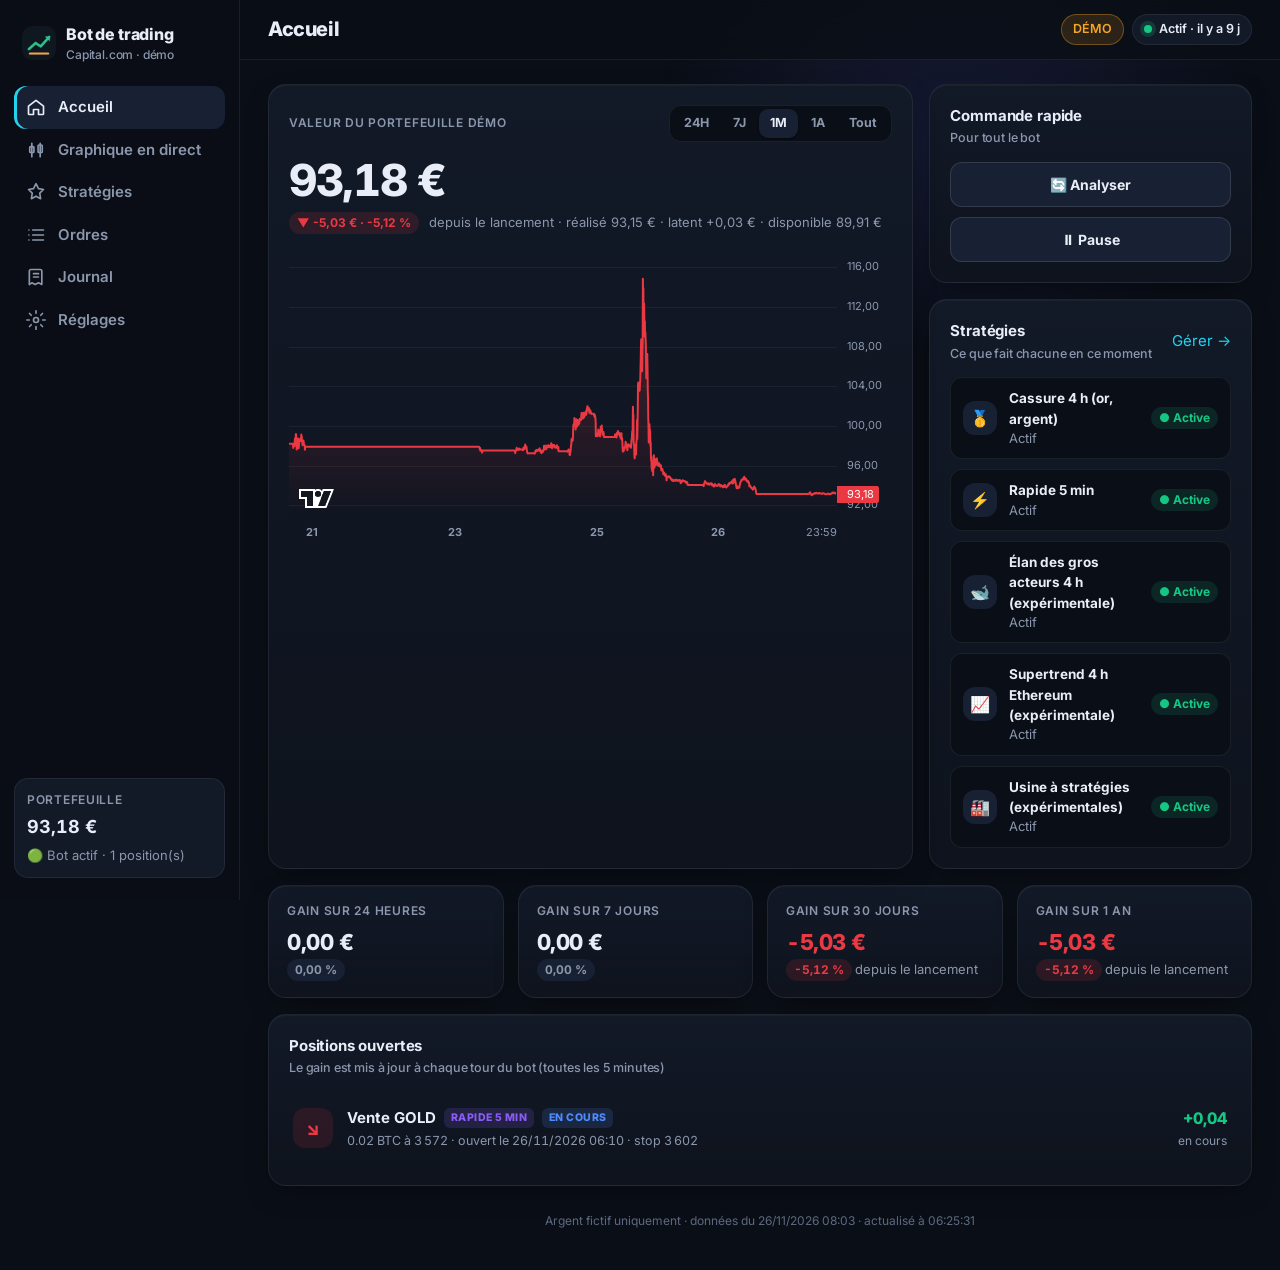
==== commit 42a3f441: "Simulateur : résultats du test 10 ans (non fiable, filtre rejeté), dates de résultats dans les régla" ====
--- a/docs/index.html
+++ b/docs/index.html
@@ -763,7 +763,7 @@
   return (p ? `<div class="garde alerte">📰 <b>Pause annonce :</b> ${esc(p)}</div>` : "")
     + pm.map(([m, r]) => `<div class="garde alerte">📰 <b>Pause ${esc(m)} :</b> ${esc(r)}</div>`).join("")
     + (t.length || res.length ? `<details class="garde"><summary>📰 <b>Actus des marchés</b> (titres Yahoo Finance, pour info : le bot ne trade pas dessus)</summary>
-      ${res.map(([m, q]) => `<p class="sous" style="margin:8px 0 0">📅 Prochains résultats ${esc(m)} : <b>${quand(q)}</b> (pas de nouvelle position 24 h avant et après)</p>`).join("")}
+      ${res.map(([m, q]) => `<p class="sous" style="margin:8px 0 0">📅 Prochains résultats ${esc(m)} : <b>${quand(q)}</b> (pas de nouvelle position ${esc(String(D?.veille?.pause_resultats_h ?? 24))} h avant et après)</p>`).join("")}
       ${t.map(([m, l]) => `<p style="margin:10px 0 4px"><b>${esc(m)}</b></p><ul style="margin:0;padding-left:18px">${l.map(x =>
         `<li class="sous" style="margin:3px 0"><a href="${/^https?:\/\//.test(x.lien || "") ? esc(x.lien) : "#"}" target="_blank" rel="noopener" style="color:inherit">${esc(x.titre)}</a>${x.sujets?.length ? ` <span class="badge">${esc(x.sujets.join(", "))}</span>` : ""}${x.date ? ` · ${quand(x.date)}` : ""}</li>`).join("")}</ul>`).join("")}</details>` : "");
 }
@@ -811,7 +811,8 @@
     <div><span>${obj ? esc(s.objectif_type) + " d'abord" : "Objectif"}</span><b class="num pos">${obj ? fmt(s.p_objectif, 1) + " %" : "—"}</b></div>
     <div><span>Ni l'un ni l'autre</span><b class="num">${fmt(s.p_aucun, 1)} %</b></div>
     <div><span>Prix dans ${esc(s.horizon)} (90 %)</span><b class="num">${fmt(s.prix_p5, s.prix_p5 < 10 ? 4 : 1)} – ${fmt(s.prix_p95, s.prix_p95 < 10 ? 4 : 1)}</b></div></div>
-    <p class="sous" style="margin:6px 0 0">${esc(s.verdict)} Simulation à partir des bougies récentes, pas une prédiction : le stop suiveur bouge en vrai.</p></div>`;
+    <p class="sous" style="margin:6px 0 0">${esc(s.verdict)} Simulation à partir des bougies récentes, pas une prédiction : le stop suiveur bouge en vrai.</p>
+    ${s.fiabilite ? `<p class="sous" style="margin:4px 0 0">⚠️ ${esc(s.fiabilite)}</p>` : ""}</div>`;
 }
 function carteOrdre(o) {
   const achat = o.sens === "BUY", st = stratDe(o);
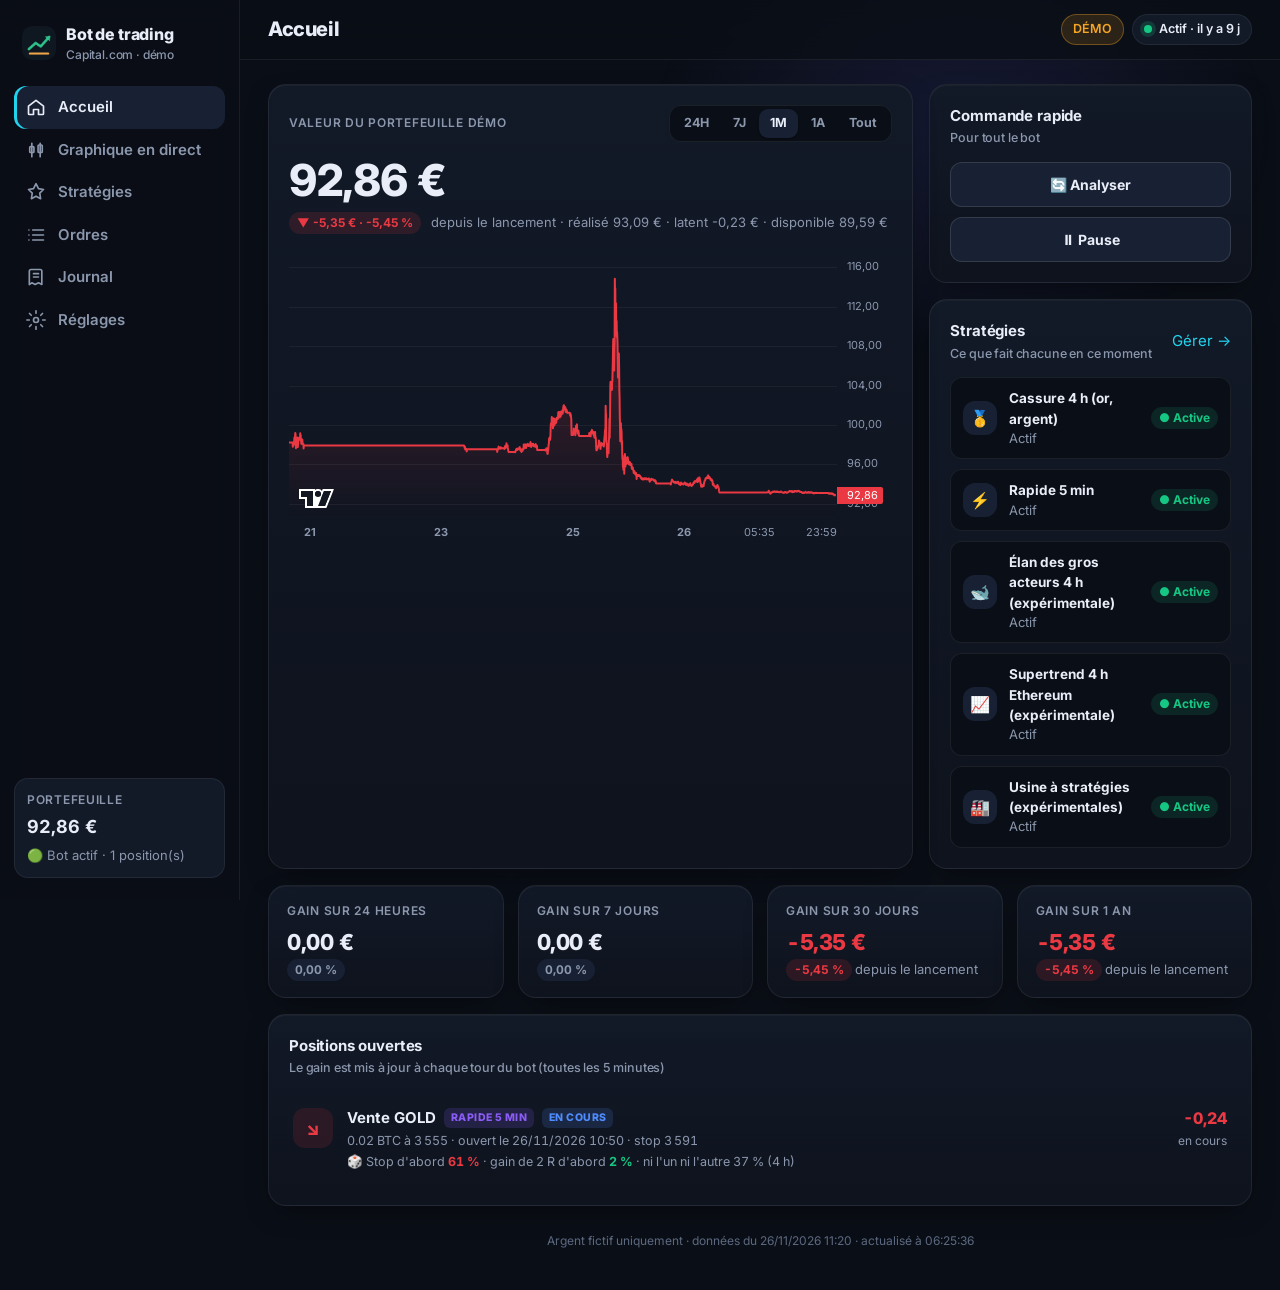
==== commit 08aae1dc: "Avant la Fed (Nasdaq 100) en démo à 1 % + bilan de la recherche gains rapides Co-Authored-By: Claude" ====
--- a/docs/index.html
+++ b/docs/index.html
@@ -170,7 +170,7 @@
   .ordre .dr { text-align: right; color: var(--doux); font-size: 12px; white-space: nowrap; }
   .badge { font-size: 10.5px; font-weight: 800; padding: 2px 7px; border-radius: 6px; text-transform: uppercase; letter-spacing: .04em; }
   .b-ouvert { background: rgba(79,140,255,.15); color: var(--bleu); } .b-ferme { background: var(--carte2); color: var(--doux); }
-  .b-rapide { background: rgba(139,92,246,.16); color: var(--violet); } .b-elan_4h { background: rgba(249,115,22,.15); color: #f97316; } .b-supertrend_4h { background: rgba(236,72,153,.15); color: #ec4899; } .b-usine { background: rgba(20,184,166,.15); color: #14b8a6; } .b-tendance_4h { background: rgba(34,211,238,.13); color: var(--cyan); }
+  .b-rapide { background: rgba(139,92,246,.16); color: var(--violet); } .b-elan_4h { background: rgba(249,115,22,.15); color: #f97316; } .b-supertrend_4h { background: rgba(236,72,153,.15); color: #ec4899; } .b-usine { background: rgba(20,184,166,.15); color: #14b8a6; } .b-fed { background: rgba(99,102,241,.15); color: #6366f1; } .b-tendance_4h { background: rgba(34,211,238,.13); color: var(--cyan); }
 
   .journal { list-style: none; margin: 0; padding: 0; }
   .journal li { position: relative; padding: 0 0 18px 26px; }
@@ -566,6 +566,8 @@
     desc: "Expérience du 25/11/2026, trouvée sur les réseaux (indicateur Supertrend 10/3, très partagé sur YouTube et TikTok) : suit la tendance de l'Ethereum et se retourne quand la ligne Supertrend est franchie. Seule idée sur 48 qui gagne à la fois sur 2017-2025 (jamais vu) et sur les 2 dernières années. Petit risque (1 %)." },
   usine: { ico: "🏭", couleur: "#14b8a6", titre: "Usine à stratégies (expérimentales)",
     desc: "Expérience du 26/11/2026 : stratégies fabriquées par l'usine (des dizaines de milliers d'essais sur une quarantaine de marchés) et gardées seulement si elles gagnent sur 2022-2026, des années jamais vues pendant la fabrication, même avec des frais x 1,5. Une par marché, petit risque (1 %)." },
+  fed: { ico: "🏦", couleur: "#6366f1", titre: "Avant la Fed, Nasdaq 100 (expérimentale)",
+    desc: "Expérience du 26/11/2026 : les actions américaines montent en moyenne la veille d'une annonce de la Fed (8 par an). Achat du Nasdaq 100 la veille à 14 h (New York), vente juste avant l'annonce. Gagnante sur 10 ans, y compris sur des années jamais vues, mais seulement 8 trades par an. Petit risque (1 %)." },
   cassure_4h: { ico: "🥇", couleur: "#eab308", titre: "Cassure 4 h (or, argent)",
     desc: "Surveille l'or et l'argent sur des bougies de 4 h : elle entre quand le prix casse son plus haut ou son plus bas des 20 dernières bougies, dans le sens de la tendance." },
 };
@@ -735,6 +737,10 @@
   if (s.id === "usine")
     html = Object.entries(D?.usine?.marches || {}).map(([e, b]) => bloc(NOMS[e] || e, [chip("Prix", fmt(b.prix, b.prix < 10 ? 5 : 2)),
       chip("Sens voulu", b.sens > 0 ? "hausse ↑" : b.sens < 0 ? "baisse ↓" : "aucun"), chip("Règle", b.regle || "")], b.action)).join("");
+  if (s.id === "fed")
+    html = Object.entries(D?.fed?.marches || {}).map(([e, b]) => bloc(NOMS[e] || (e === "US100" ? "Nasdaq 100" : e), [
+      chip("Prochaine annonce", b.prochaine_annonce || "?"), ...(b.prix != null ? [chip("Prix", fmt(b.prix, 2))] : []),
+      ...(b.atr_jour != null ? [chip("ATR jour", fmt(b.atr_jour, 2))] : [])], b.action)).join("");
   if (s.id === "rapide")
     html = Object.entries(D?.rapide?.marches || {}).map(([e, b]) => { const f = b.filtre || {};
       return bloc(NOMS[e] || e, [chip("Prix", fmt(b.prix, 2)), chip("EMA 9/50 (5 min)", fl(f.signal_5min)), chip("Tendance 1 h", fl(f.tendance_1h)),
@@ -876,7 +882,7 @@
 };
 const ACTION_STRAT = (d, g) => ({ cassure_4h: d.cassure?.[g.marche]?.action, rapide: d.rapide?.marches?.[g.marche]?.action,
   elan_4h: d.elan?.marches?.[g.marche]?.action, supertrend_4h: d.supertrend?.marches?.[g.marche]?.action,
-  usine: d.usine?.marches?.[g.marche]?.action })[g.strategie];
+  usine: d.usine?.marches?.[g.marche]?.action, fed: d.fed?.marches?.[g.marche]?.action })[g.strategie];
 async function chargerGraphique() {
   try { GR.index = (await lireFichier("graphiques/index.json")).graphiques || []; } catch { GR.index = GR.index || []; }
   const liste = GR.index;
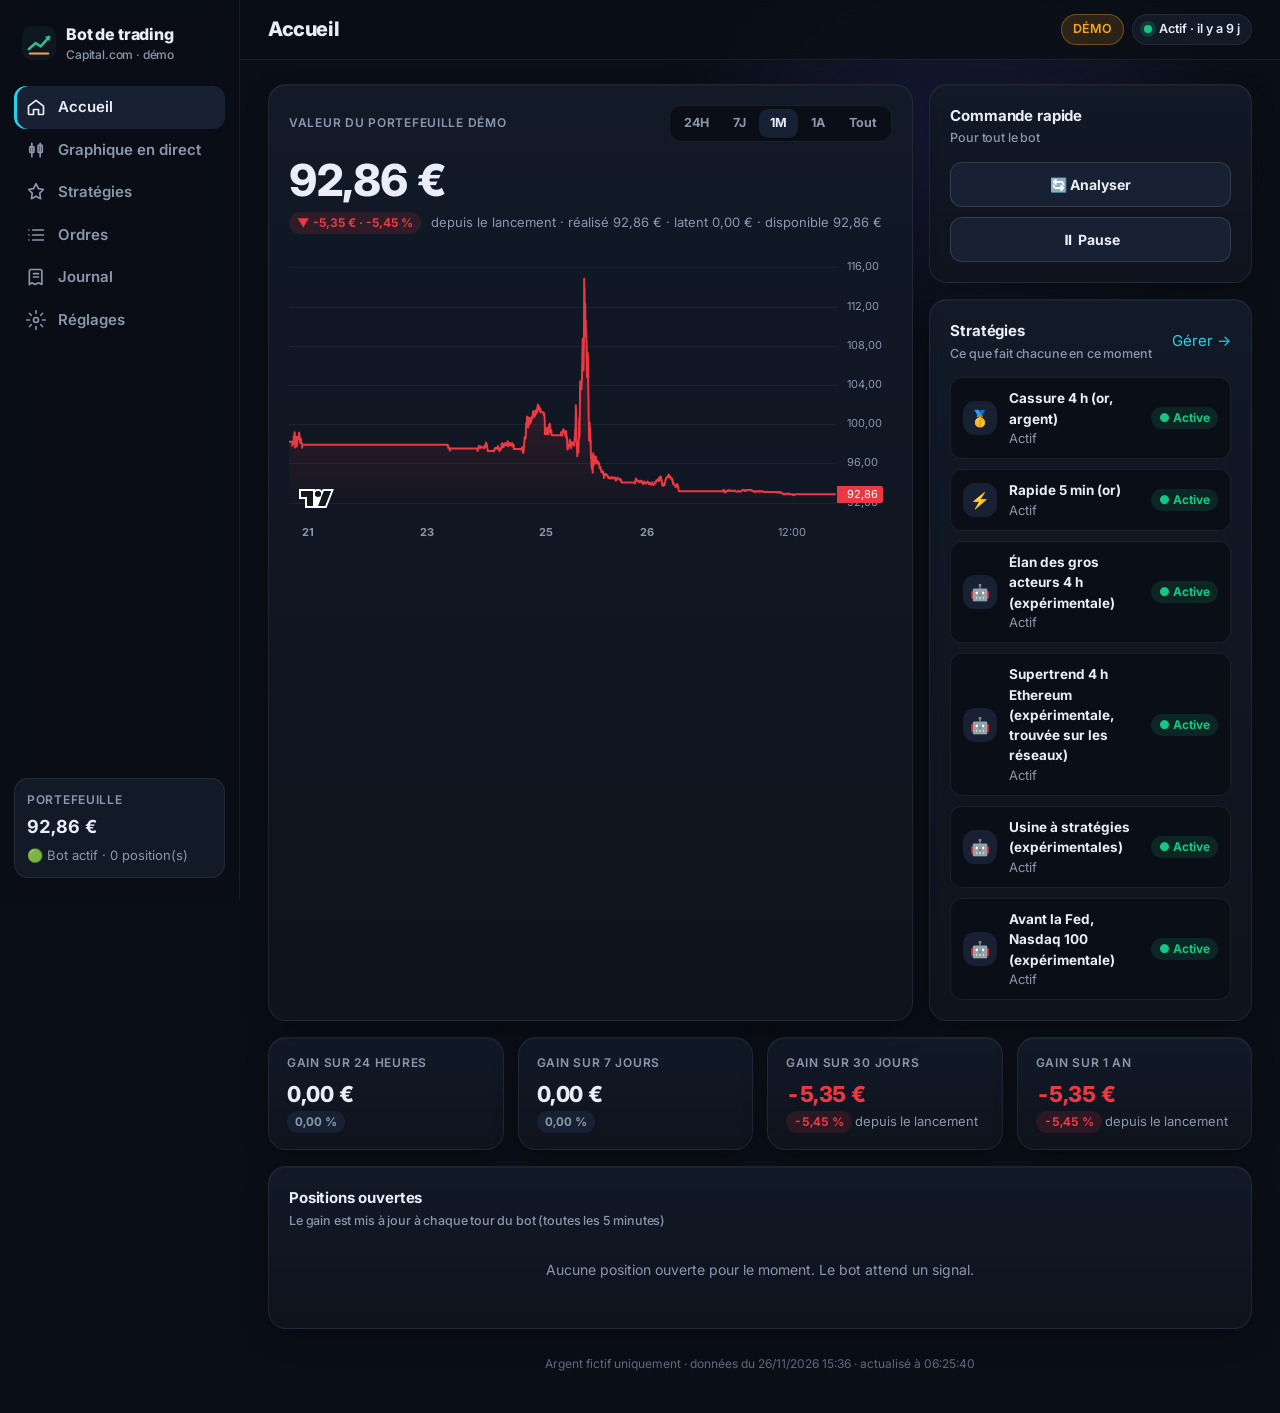
==== commit c8e96df7: "Nettoyage : ne garder que Cassure 4 h, Rapide 5 min et les garde-fous Mathis repart proprement. Le b" ====
--- a/docs/index.html
+++ b/docs/index.html
@@ -558,16 +558,8 @@
 const STRAT_INFO = {
   tendance_4h: { ico: "🧭", couleur: COUL.cyan, titre: "Tendance 4 h (Bitcoin, retirée le 26/11)",
     desc: "Suit les grandes tendances du Bitcoin sur des bougies de 4 heures. Peu de trades, chacun visé pour durer, avec un stop garanti et un stop suiveur." },
-  rapide: { ico: "⚡", couleur: COUL.violet, titre: "Rapide 5 min",
-    desc: "Trade souvent sur l'or et l'argent avec des bougies de 5 minutes, seulement dans le sens des tendances 1 h et 4 h." },
-  elan_4h: { ico: "🐋", couleur: "#f97316", titre: "Élan des gros acteurs 4 h (expérimentale)",
-    desc: "Expérience du 25/11/2026 : repère les bougies de 4 h où un gros ordre a fait sauter le prix (un « trou » entre les bougies) sur l'or et l'argent, et suit cet élan. Petit risque (1 %). Preuve faible." },
-  supertrend_4h: { ico: "📈", couleur: "#ec4899", titre: "Supertrend 4 h Ethereum (expérimentale)",
-    desc: "Expérience du 25/11/2026, trouvée sur les réseaux (indicateur Supertrend 10/3, très partagé sur YouTube et TikTok) : suit la tendance de l'Ethereum et se retourne quand la ligne Supertrend est franchie. Seule idée sur 48 qui gagne à la fois sur 2017-2025 (jamais vu) et sur les 2 dernières années. Petit risque (1 %)." },
-  usine: { ico: "🏭", couleur: "#14b8a6", titre: "Usine à stratégies (expérimentales)",
-    desc: "Expérience du 26/11/2026 : stratégies fabriquées par l'usine (des dizaines de milliers d'essais sur une quarantaine de marchés) et gardées seulement si elles gagnent sur 2022-2026, des années jamais vues pendant la fabrication, même avec des frais x 1,5. Une par marché, petit risque (1 %)." },
-  fed: { ico: "🏦", couleur: "#6366f1", titre: "Avant la Fed, Nasdaq 100 (expérimentale)",
-    desc: "Expérience du 26/11/2026 : les actions américaines montent en moyenne la veille d'une annonce de la Fed (8 par an). Achat du Nasdaq 100 la veille à 14 h (New York), vente juste avant l'annonce. Gagnante sur 10 ans, y compris sur des années jamais vues, mais seulement 8 trades par an. Petit risque (1 %)." },
+  rapide: { ico: "⚡", couleur: COUL.violet, titre: "Rapide 5 min (or)",
+    desc: "Trade souvent sur l'or avec des bougies de 5 minutes, seulement dans le sens des tendances 1 h et 4 h." },
   cassure_4h: { ico: "🥇", couleur: "#eab308", titre: "Cassure 4 h (or, argent)",
     desc: "Surveille l'or et l'argent sur des bougies de 4 h : elle entre quand le prix casse son plus haut ou son plus bas des 20 dernières bougies, dans le sens de la tendance." },
 };
@@ -700,7 +692,7 @@
     ...strats.map(s => [s.titre, `${esc(s.reglages || s.nom || "—")}${s.active === false ? " · <span class='neg'>désactivée</span>" : ""}`]),
     ["Marchés", esc((r.marches || []).join(", ") || "—")],
     ...(r.risque_pct != null ? [["Risque par trade", `${esc(r.risque_pct)} % du compte (stratégie principale)`]] : []),
-    ["Fréquence", "toutes les 5 minutes environ, 24 h/24"],
+    ["Fréquence", "un tour toutes les minutes, 24 h/24"],
     ["Code du bot", '<a href="https://github.com/mathp06530-gif/bot-trading-demo" target="_blank" rel="noopener">dépôt GitHub</a>'],
     ["Voir les ordres", '<a href="https://capital.com/trading/platform/" target="_blank" rel="noopener">plateforme Capital.com</a> (choisis « Démo » en haut à droite)'],
   ].map(([k, v]) => `<dt>${esc(k)}</dt><dd>${v}</dd>`).join("");
@@ -727,20 +719,6 @@
   if (s.id === "cassure_4h")
     html = Object.entries(D?.cassure || {}).map(([e, b]) => bloc(NOMS[e] || b.nom || e, [chip("Prix", fmt(b.prix, 2)), chip("Plus haut 20 bougies", fmt(b.plus_haut_20, 2)),
       chip("Plus bas 20 bougies", fmt(b.plus_bas_20, 2)), chip("EMA 200", fmt(b.ema200, 2)), ...(b.atr != null ? [chip("ATR", fmt(b.atr, 2))] : [])], b.action)).join("");
-  if (s.id === "elan_4h")
-    html = Object.entries(D?.elan?.marches || {}).map(([e, b]) => bloc(NOMS[e] || e, [chip("Prix", fmt(b.prix, 2)), chip("EMA 200", fmt(b.ema200, 2)),
-      chip("ATR", fmt(b.atr, 2)), chip("Trou achat", fmt(b.trou_achat_atr, 2) + " ATR"), chip("Trou vente", fmt(b.trou_vente_atr, 2) + " ATR"),
-      chip("Seuil", "0,25 ATR")], b.action)).join("");
-  if (s.id === "supertrend_4h")
-    html = Object.entries(D?.supertrend?.marches || {}).map(([e, b]) => bloc(NOMS[e] || (e === "ETHUSD" ? "Ethereum" : e), [chip("Prix", fmt(b.prix, 2)),
-      chip("Ligne Supertrend", fmt(b.ligne, 2)), chip("Sens", b.sens > 0 ? "hausse ↑" : "baisse ↓"), chip("ATR", fmt(b.atr, 2))], b.action)).join("");
-  if (s.id === "usine")
-    html = Object.entries(D?.usine?.marches || {}).map(([e, b]) => bloc(NOMS[e] || e, [chip("Prix", fmt(b.prix, b.prix < 10 ? 5 : 2)),
-      chip("Sens voulu", b.sens > 0 ? "hausse ↑" : b.sens < 0 ? "baisse ↓" : "aucun"), chip("Règle", b.regle || "")], b.action)).join("");
-  if (s.id === "fed")
-    html = Object.entries(D?.fed?.marches || {}).map(([e, b]) => bloc(NOMS[e] || (e === "US100" ? "Nasdaq 100" : e), [
-      chip("Prochaine annonce", b.prochaine_annonce || "?"), ...(b.prix != null ? [chip("Prix", fmt(b.prix, 2))] : []),
-      ...(b.atr_jour != null ? [chip("ATR jour", fmt(b.atr_jour, 2))] : [])], b.action)).join("");
   if (s.id === "rapide")
     html = Object.entries(D?.rapide?.marches || {}).map(([e, b]) => { const f = b.filtre || {};
       return bloc(NOMS[e] || e, [chip("Prix", fmt(b.prix, 2)), chip("EMA 9/50 (5 min)", fl(f.signal_5min)), chip("Tendance 1 h", fl(f.tendance_1h)),
@@ -764,14 +742,8 @@
 function bandeauActus() {
   const p = D?.actualites?.pause;
   const pm = Object.entries(D?.actualites?.pauses_marches || {});
-  const t = Object.entries(D?.veille?.titres || {}).filter(([, l]) => l && l.length);
-  const res = Object.entries(D?.veille?.resultats || {});
   return (p ? `<div class="garde alerte">📰 <b>Pause annonce :</b> ${esc(p)}</div>` : "")
-    + pm.map(([m, r]) => `<div class="garde alerte">📰 <b>Pause ${esc(m)} :</b> ${esc(r)}</div>`).join("")
-    + (t.length || res.length ? `<details class="garde"><summary>📰 <b>Actus des marchés</b> (titres Yahoo Finance, pour info : le bot ne trade pas dessus)</summary>
-      ${res.map(([m, q]) => `<p class="sous" style="margin:8px 0 0">📅 Prochains résultats ${esc(m)} : <b>${quand(q)}</b> (pas de nouvelle position ${esc(String(D?.veille?.pause_resultats_h ?? 24))} h avant et après)</p>`).join("")}
-      ${t.map(([m, l]) => `<p style="margin:10px 0 4px"><b>${esc(m)}</b></p><ul style="margin:0;padding-left:18px">${l.map(x =>
-        `<li class="sous" style="margin:3px 0"><a href="${/^https?:\/\//.test(x.lien || "") ? esc(x.lien) : "#"}" target="_blank" rel="noopener" style="color:inherit">${esc(x.titre)}</a>${x.sujets?.length ? ` <span class="badge">${esc(x.sujets.join(", "))}</span>` : ""}${x.date ? ` · ${quand(x.date)}` : ""}</li>`).join("")}</ul>`).join("")}</details>` : "");
+    + pm.map(([m, r]) => `<div class="garde alerte">📰 <b>Pause ${esc(m)} :</b> ${esc(r)}</div>`).join("");
 }
 function bandeauGardeFous() {
   const g = D?.garde_fous; if (!g) return "";
@@ -806,20 +778,6 @@
     <div class="etat-cmd" data-etat="${esc(s.id)}">${ETATS[s.id] || ""}</div>
   </div>`;
 }
-function simBloc(id, court) {
-  const s = (D?.simulations || {})[id]; if (!s) return "";
-  const obj = s.objectif != null ? `${esc(s.objectif_type || "objectif")} (${fmt(s.objectif, s.objectif < 10 ? 5 : 2)})` : null;
-  const titre = `Simulation : ${s.tirages} futurs possibles rejoués à partir des ${s.bougies_utilisees} dernières bougies de ce marché, horizon ${s.horizon}. Stop supposé fixe. Ce n'est pas une prédiction.`;
-  if (court) return `<div class="d num" style="grid-column:2 / -1" title="${esc(titre)}">🎲 Stop d'abord <b class="neg">${fmt(s.p_stop, 0)} %</b>${obj ? ` · ${esc(s.objectif_type)} d'abord <b class="pos">${fmt(s.p_objectif, 0)} %</b>` : ""} · ni l'un ni l'autre ${fmt(s.p_aucun, 0)} % (${esc(s.horizon)})</div>`;
-  return `<div class="sim" title="${esc(titre)}" style="margin-top:10px">
-    <div class="sous" style="margin-bottom:6px">🎲 <b>Machine à remonter le temps</b> · ${s.tirages} futurs rejoués, horizon ${esc(s.horizon)}</div>
-    <div class="niv"><div><span>Stop d'abord</span><b class="num neg">${fmt(s.p_stop, 1)} %</b></div>
-    <div><span>${obj ? esc(s.objectif_type) + " d'abord" : "Objectif"}</span><b class="num pos">${obj ? fmt(s.p_objectif, 1) + " %" : "—"}</b></div>
-    <div><span>Ni l'un ni l'autre</span><b class="num">${fmt(s.p_aucun, 1)} %</b></div>
-    <div><span>Prix dans ${esc(s.horizon)} (90 %)</span><b class="num">${fmt(s.prix_p5, s.prix_p5 < 10 ? 4 : 1)} – ${fmt(s.prix_p95, s.prix_p95 < 10 ? 4 : 1)}</b></div></div>
-    <p class="sous" style="margin:6px 0 0">${esc(s.verdict)} Simulation à partir des bougies récentes, pas une prédiction : le stop suiveur bouge en vrai.</p>
-    ${s.fiabilite ? `<p class="sous" style="margin:4px 0 0">⚠️ ${esc(s.fiabilite)}</p>` : ""}</div>`;
-}
 function carteOrdre(o) {
   const achat = o.sens === "BUY", st = stratDe(o);
   const live = (window.PRIX_DIRECT || {})[o.marche];  // prix en direct (s'il existe) ; sans lui, l'appli plantait avec une position ouverte
@@ -835,7 +793,6 @@
     <div class="r num ${signe(o.resultat)}">${fmtS(o.resultat)}${o.resultat_estime ? "*" : ""}</div>
     <div class="d num">${esc(o.taille)} BTC à ${fmt(o.prix_entree, 0)}${sortie} · ${detail}</div>
     <div class="dr num">${o.statut === "ouvert" ? (enDirect != null ? `<span class="${signe(enDirect)}" data-live="${esc(o.id)}">≈ ${fmtS(enDirect)} $ direct</span>` : "en cours") : o.resultat_estime ? "* estimé" : "réalisé"}</div>
-    ${o.statut === "ouvert" ? simBloc(o.id, true) : ""}
   </div>`;
 }
 
@@ -880,9 +837,7 @@
   if (!r.ok) throw new Error(r.status);
   return r.json();
 };
-const ACTION_STRAT = (d, g) => ({ cassure_4h: d.cassure?.[g.marche]?.action, rapide: d.rapide?.marches?.[g.marche]?.action,
-  elan_4h: d.elan?.marches?.[g.marche]?.action, supertrend_4h: d.supertrend?.marches?.[g.marche]?.action,
-  usine: d.usine?.marches?.[g.marche]?.action, fed: d.fed?.marches?.[g.marche]?.action })[g.strategie];
+const ACTION_STRAT = (d, g) => ({ cassure_4h: d.cassure?.[g.marche]?.action, rapide: d.rapide?.marches?.[g.marche]?.action })[g.strategie];
 async function chargerGraphique() {
   try { GR.index = (await lireFichier("graphiques/index.json")).graphiques || []; } catch { GR.index = GR.index || []; }
   const liste = GR.index;
@@ -980,7 +935,6 @@
       <div><span>${p.stop_garanti ? "Stop garanti" : "Stop"}</span><b class="num neg">${p.stop != null ? fmt(p.stop, dec) : "—"}</b></div>
       <div><span>TP</span><b class="num pos">${p.objectif != null ? fmt(p.objectif, dec) : "aucun"}</b></div>
       <div><span>Distance du stop</span><b class="num">${risque != null ? fmt(risque, dec) : "—"}</b></div></div>
-      ${simBloc(p.id, false)}
       ${p.objectif == null ? '<p class="sous" style="margin:8px 0 0">Pas de TP fixe : c\'est voulu, la stratégie laisse courir le gain et le stop suit le prix.</p>' : ""}`;
   }).join('<div style="height:12px"></div>') : '<div class="vide">Aucune position ouverte ici en ce moment.</div>';
   const tr = ordres.slice().sort((a, b) => iso(b.ouvert_le) - iso(a.ouvert_le)).slice(0, 15);
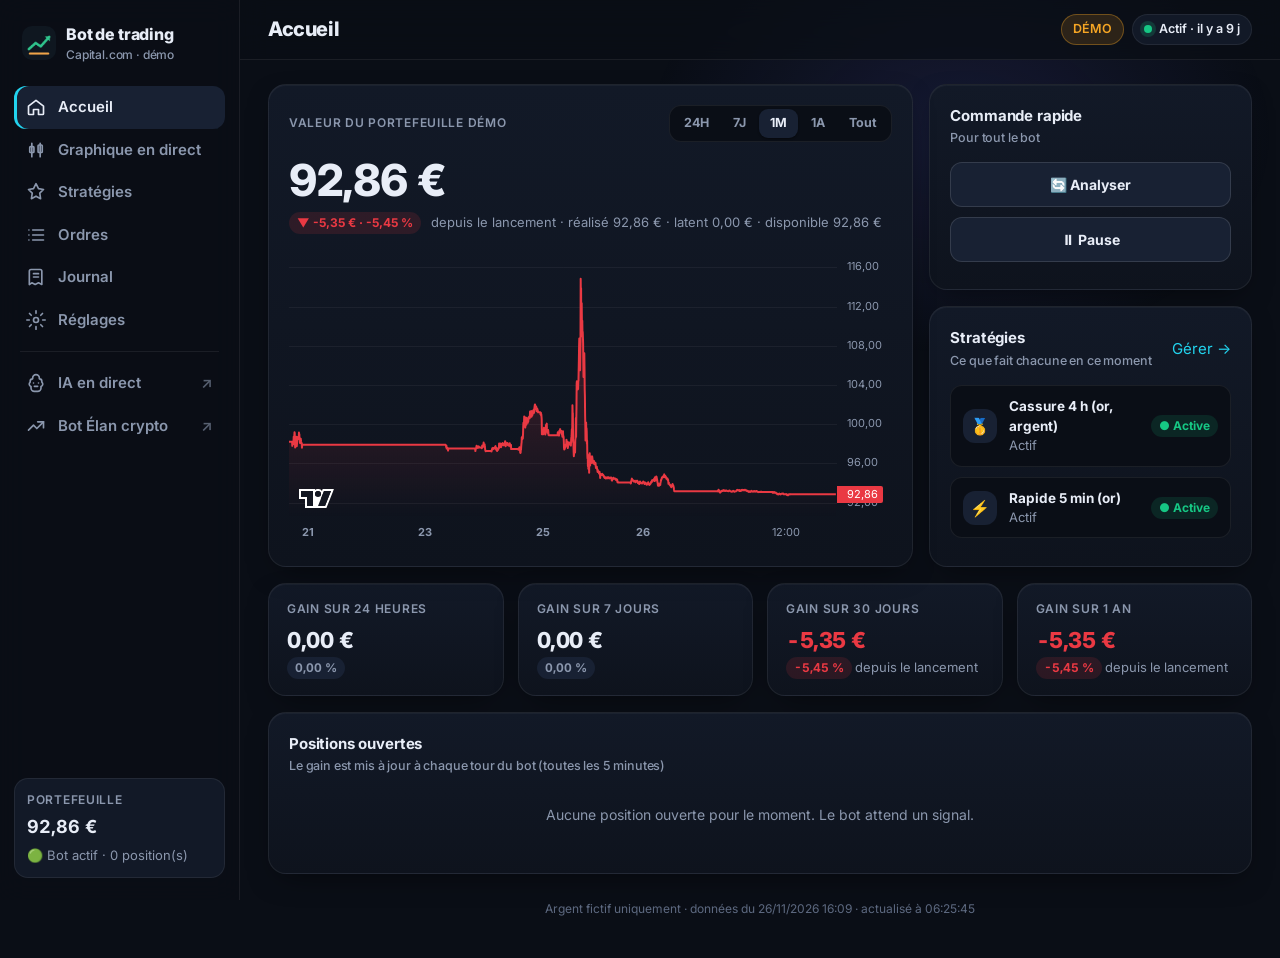
==== commit c16b63df: "IA : toutes les IA (maison + 10 géantes) sur tous les marchés Capital.com en 1 min, prix en temps ré" ====
--- a/docs/index.html
+++ b/docs/index.html
@@ -480,6 +480,12 @@
 $("nav-bas").innerHTML = [["accueil", "Accueil"], ["graphique", "Graphique"], ["strategies", "Stratégies"], ["ordres", "Ordres"], ["plus", "Plus"]]
   .map(([p, n]) => `<button data-p="${p}">${svg(p)}${n}</button>`).join("");
 $("plus-liens").innerHTML = ["journal", "reglages"].map(p => `<button data-p="${p}">${svg(p)}${PAGES[p]}</button>`).join("");
+// Systèmes à part du bot : pages séparées, bien visibles dans le menu et dans « Plus »
+const AUTRES = [["ia.html", "IA en direct", '<path d="M12 2a4 4 0 0 1 4 4v1a3 3 0 0 1 3 3v1a3 3 0 0 1-1 5.2V18a4 4 0 0 1-4 4h-4a4 4 0 0 1-4-4v-1.8A3 3 0 0 1 5 11v-1a3 3 0 0 1 3-3V6a4 4 0 0 1 4-4z"/><path d="M9 12h.01M15 12h.01M10 16h4"/>'],
+                ["elan.html", "Bot Élan crypto", '<path d="M3 17l6-6 4 4 8-8"/><path d="M14 7h7v7"/>']];
+const lienAutre = ([h, n, ic]) => `<button onclick="location.href='${h}'"><svg viewBox="0 0 24 24" fill="none" stroke="currentColor" stroke-width="2" stroke-linecap="round" stroke-linejoin="round">${ic}</svg>${n}<span style="margin-left:auto;opacity:.6">↗</span></button>`;
+$("menu").insertAdjacentHTML("beforeend", `<div style="height:1px;background:var(--bord);margin:10px 6px"></div>` + AUTRES.map(lienAutre).join(""));
+$("plus-liens").insertAdjacentHTML("beforeend", AUTRES.map(lienAutre).join(""));
 let pageActive = "accueil";
 function ouvrir(id) {
   if (!PAGES[id]) id = "accueil";
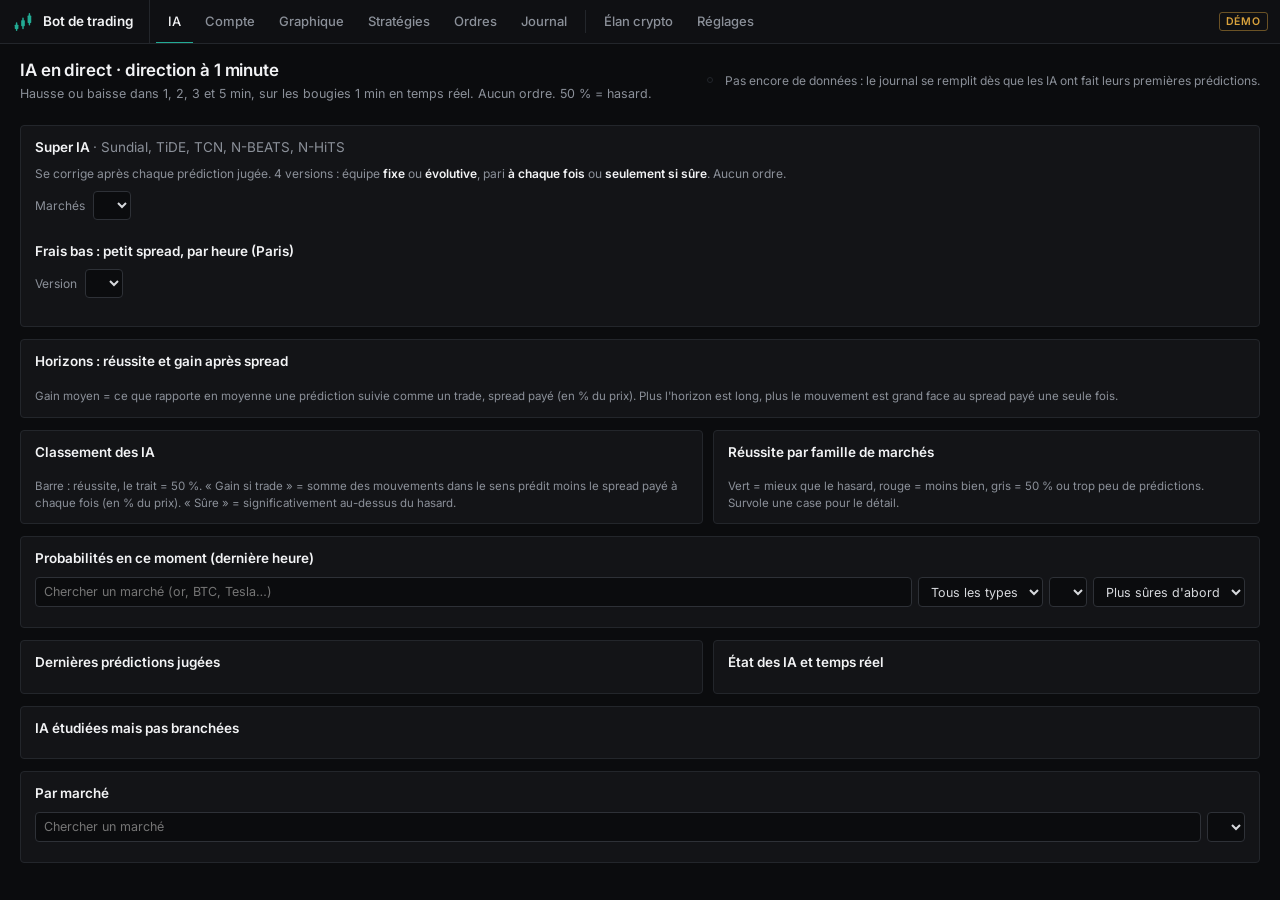
==== commit 0a36d9dc: "Appli : nouveau design sombre et vert style terminal, IA en premier, icône trois bougies - theme.css" ====
--- a/docs/index.html
+++ b/docs/index.html
@@ -3,7 +3,11 @@
 <head>
 <meta charset="utf-8">
 <meta name="viewport" content="width=device-width, initial-scale=1, viewport-fit=cover">
-<meta name="theme-color" content="#0a0e16">
+<meta name="theme-color" content="#0b0c0e">
+<script>
+// Ouverture de l'appli : le tableau de bord IA s'affiche en premier (le compte du bot reste dans le menu).
+if (!location.hash || (location.hash === "#accueil" && !document.referrer.startsWith(location.origin))) location.replace("ia.html");
+</script>
 <meta name="apple-mobile-web-app-capable" content="yes">
 <meta name="apple-mobile-web-app-status-bar-style" content="black-translucent">
 <meta name="apple-mobile-web-app-title" content="Bot trading">
@@ -13,264 +17,225 @@
 <link rel="apple-touch-icon" href="apple-touch-icon.png">
 <link rel="preconnect" href="https://fonts.googleapis.com">
 <link rel="preconnect" href="https://fonts.gstatic.com" crossorigin>
-<link href="https://fonts.googleapis.com/css2?family=Inter:wght@400;500;600;700;800&display=swap" rel="stylesheet">
+<link href="https://fonts.googleapis.com/css2?family=Inter:wght@400;500;600&display=swap" rel="stylesheet">
 <script src="lib/lightweight-charts.js"></script>
+<link rel="stylesheet" href="theme.css">
 <style>
-  :root {
-    --fond: #0a0e16; --fond2: #0e131d; --carte: #121927; --carte2: #182133; --bord: rgba(255,255,255,.07); --bord2: rgba(255,255,255,.12);
-    --texte: #e8edf7; --doux: #8b97ad; --faible: #5d6980;
-    --vert: #16c784; --rouge: #ea3943; --bleu: #4f8cff; --violet: #8b5cf6; --cyan: #22d3ee; --orange: #f5a524;
-    --grad: linear-gradient(135deg, #6366f1 0%, #22d3ee 100%);
-    --ombre: 0 1px 0 rgba(255,255,255,.04) inset, 0 10px 30px -12px rgba(0,0,0,.6);
-    --rayon: 18px;
-    --police: "Inter", -apple-system, BlinkMacSystemFont, "Segoe UI", Roboto, sans-serif;
-  }
-  * { box-sizing: border-box; }
-  [hidden] { display: none !important; }
-  html { -webkit-text-size-adjust: 100%; color-scheme: dark; }
-  body { margin: 0; background: var(--fond); color: var(--texte); font: 15px/1.5 var(--police); -webkit-font-smoothing: antialiased; }
-  body::before { content: ""; position: fixed; inset: -20% -10% auto auto; width: 70vw; height: 70vh; pointer-events: none; z-index: 0;
-                 background: radial-gradient(closest-side, rgba(99,102,241,.14), transparent 70%); }
+  :root { --carte: var(--panneau); --carte2: var(--panneau2); --cyan: var(--accent); --grad: var(--vert); }
   .num { font-variant-numeric: tabular-nums; }
-  a { color: var(--cyan); text-decoration: none; } a:hover { text-decoration: underline; }
-  code { background: var(--carte2); padding: 1px 6px; border-radius: 6px; font-size: .9em; }
+  code { background: var(--panneau2); padding: 1px 5px; border-radius: 3px; font-size: .9em; }
 
   /* ---------- Structure ---------- */
-  .app { position: relative; z-index: 1; display: grid; grid-template-columns: 240px minmax(0, 1fr); min-height: 100vh; }
-  aside.cote { position: sticky; top: 0; height: 100vh; padding: 22px 14px; border-right: 1px solid var(--bord); background: rgba(10,14,22,.6);
-               backdrop-filter: blur(14px); -webkit-backdrop-filter: blur(14px); display: flex; flex-direction: column; gap: 4px; }
-  .logo { display: flex; align-items: center; gap: 10px; padding: 0 8px 18px; font-weight: 800; font-size: 16px; letter-spacing: -.01em; }
-  .logo img { width: 34px; height: 34px; border-radius: 10px; }
-  .logo small { display: block; font-weight: 500; font-size: 12px; color: var(--doux); }
-  nav.menu button { all: unset; box-sizing: border-box; width: 100%; display: flex; align-items: center; gap: 12px; padding: 10px 12px; border-radius: 12px;
-                    color: var(--doux); font-weight: 600; cursor: pointer; transition: background .15s, color .15s; }
-  nav.menu button:hover { background: var(--carte); color: var(--texte); }
-  nav.menu button[aria-current="page"] { background: var(--carte2); color: var(--texte); box-shadow: inset 3px 0 0 var(--cyan); }
-  nav.menu svg { width: 20px; height: 20px; flex: none; }
-  .cote-bas { margin-top: auto; padding: 12px; border-radius: 14px; background: var(--carte); border: 1px solid var(--bord); font-size: 13px; color: var(--doux); }
-
-  header.barre { position: sticky; top: 0; z-index: 5; display: flex; align-items: center; justify-content: space-between; gap: 10px; flex-wrap: wrap;
-                 padding: 14px 28px; background: rgba(10,14,22,.72); backdrop-filter: blur(14px); -webkit-backdrop-filter: blur(14px); border-bottom: 1px solid var(--bord); }
-  header.barre h1 { margin: 0; font-size: 20px; font-weight: 800; letter-spacing: -.02em; }
-  .pastilles { display: flex; gap: 8px; flex-wrap: wrap; align-items: center; }
-  .pastille { display: inline-flex; align-items: center; gap: 7px; padding: 5px 11px; border-radius: 999px; font-size: 12.5px; font-weight: 600;
-              background: var(--carte); border: 1px solid var(--bord); color: var(--texte); white-space: nowrap; }
+  .app { min-height: calc(100vh - var(--haut-entete)); }
+  .sous-entete { display: flex; align-items: center; justify-content: space-between; gap: 8px 14px; flex-wrap: wrap;
+                 padding: 10px 20px; border-bottom: 1px solid var(--bord); background: var(--fond); }
+  .sous-entete h1 { margin: 0; font-size: 15px; font-weight: 600; color: var(--clair); }
+  .pastilles { display: flex; gap: 6px; flex-wrap: wrap; align-items: center; }
+  .pastille { display: inline-flex; align-items: center; gap: 7px; padding: 3px 9px; border-radius: 3px; font-size: 12px; font-weight: 500;
+              background: var(--panneau); border: 1px solid var(--bord); color: var(--texte); white-space: nowrap; }
   button.pastille { cursor: pointer; font-family: inherit; }
-  .pastille.demo { background: rgba(245,165,36,.14); border-color: rgba(245,165,36,.35); color: var(--orange); }
-  .pastille.pause { background: rgba(234,57,67,.14); border-color: rgba(234,57,67,.35); color: var(--rouge); }
+  .pastille.pause { background: var(--rouge-fond); border-color: rgba(242,54,69,.4); color: var(--rouge); font-weight: 600; letter-spacing: .04em; }
   .pastille.pos { color: var(--vert); } .pastille.neg { color: var(--rouge); }
-  .point { width: 8px; height: 8px; border-radius: 50%; background: var(--faible); flex: none; }
-  .point.ok { background: var(--vert); box-shadow: 0 0 0 4px rgba(22,199,132,.18); animation: pouls 2s infinite; }
-  .point.ko { background: var(--rouge); }
+  .point { width: 7px; height: 7px; border-radius: 50%; background: var(--faible); flex: none; }
+  .point.ok { background: var(--vert); } .point.ko { background: var(--rouge); }
   .point.live { background: var(--rouge); animation: clig 1.4s infinite; }
-  @keyframes pouls { 50% { box-shadow: 0 0 0 7px rgba(22,199,132,0); } }
   @keyframes clig { 50% { opacity: .3; } }
-  main { padding: 24px 28px 40px; max-width: 1280px; width: 100%; }
-  section.page { display: none; animation: entree .25s ease; }
+  main { padding: 14px 20px 32px; max-width: 1440px; width: 100%; margin: 0 auto; }
+  section.page { display: none; }
   section.page.active { display: block; }
-  @keyframes entree { from { opacity: 0; transform: translateY(6px); } }
-
-  /* ---------- Cartes ---------- */
-  .carte { background: linear-gradient(180deg, var(--carte) 0%, var(--fond2) 100%); border: 1px solid var(--bord); border-radius: var(--rayon);
-           padding: 20px; box-shadow: var(--ombre); min-width: 0; }
-  .pile { display: grid; gap: 16px; min-width: 0; }
-  .g2 { display: grid; gap: 16px; grid-template-columns: minmax(0, 2fr) minmax(0, 1fr); }
-  .g2e { display: grid; gap: 16px; grid-template-columns: minmax(0, 1fr) minmax(0, 1fr); }
-  .kpis { display: grid; gap: 14px; grid-template-columns: repeat(auto-fit, minmax(170px, 1fr)); }
-  .titre-carte { display: flex; align-items: center; justify-content: space-between; gap: 10px; flex-wrap: wrap; margin-bottom: 14px; }
-  h2 { margin: 0; font-size: 15px; font-weight: 700; letter-spacing: -.01em; }
-  h2 small { display: block; font-weight: 500; font-size: 12.5px; color: var(--doux); margin-top: 2px; }
-  .lab { color: var(--doux); font-size: 12px; font-weight: 600; text-transform: uppercase; letter-spacing: .06em; }
-  .gros { font-size: 26px; font-weight: 800; letter-spacing: -.02em; margin-top: 6px; }
-  .sous { color: var(--doux); font-size: 13px; }
-  .pos { color: var(--vert); } .neg { color: var(--rouge); }
-  .chip { display: inline-flex; align-items: center; gap: 4px; padding: 2px 8px; border-radius: 999px; font-size: 12px; font-weight: 700; white-space: nowrap; }
-  .chip.pos { background: rgba(22,199,132,.13); } .chip.neg { background: rgba(234,57,67,.13); } .chip.neutre { background: var(--carte2); color: var(--doux); }
-  .vide { color: var(--doux); padding: 14px 0; text-align: center; font-size: 14px; }
-
-  .hero { position: relative; overflow: hidden; }
-  .hero::after { content: ""; position: absolute; inset: auto -20% -60% 30%; height: 220px; background: radial-gradient(closest-side, rgba(34,211,238,.12), transparent); pointer-events: none; }
-  .hero .valeur { font-size: 44px; font-weight: 800; letter-spacing: -.03em; line-height: 1.1; margin: 8px 0 8px; }
-  .hero .ligne { display: flex; align-items: center; gap: 10px; flex-wrap: wrap; }
-  .graph { height: 300px; margin-top: 12px; position: relative; }
+
+  /* ---------- Panneaux ---------- */
+  .carte { background: var(--panneau); border: 1px solid var(--bord); border-radius: var(--rayon); padding: 14px 16px; min-width: 0; }
+  .pile { display: grid; gap: 10px; min-width: 0; }
+  .g2 { display: grid; gap: 10px; grid-template-columns: minmax(0, 2fr) minmax(0, 1fr); align-items: start; }
+  .g2e { display: grid; gap: 10px; grid-template-columns: minmax(0, 1fr) minmax(0, 1fr); }
+  .kpis { display: grid; gap: 10px; grid-template-columns: repeat(auto-fit, minmax(170px, 1fr)); }
+  .titre-carte { display: flex; align-items: center; justify-content: space-between; gap: 8px; flex-wrap: wrap; margin-bottom: 10px; }
+  h2 { margin: 0; font-size: 13.5px; font-weight: 600; color: var(--clair); }
+  h2 small { display: block; font-weight: 400; font-size: 12px; color: var(--doux); margin-top: 1px; }
+  .lab { color: var(--doux); font-size: 11px; font-weight: 500; text-transform: uppercase; letter-spacing: .06em; }
+  .gros { font-size: 20px; font-weight: 600; margin-top: 4px; color: var(--clair); }
+  .sous { color: var(--doux); font-size: 12.5px; }
+  .pos { color: var(--vert) !important; } .neg { color: var(--rouge) !important; }
+  .chip { display: inline-flex; align-items: center; gap: 4px; padding: 1px 6px; border-radius: 3px; font-size: 12px; font-weight: 600; white-space: nowrap; }
+  .chip.pos { background: var(--vert-fond); } .chip.neg { background: var(--rouge-fond); } .chip.neutre { background: var(--panneau2); color: var(--doux); }
+  .vide { color: var(--doux); padding: 12px 0; text-align: center; font-size: 13px; }
+
+  .hero .valeur { font-size: 30px; font-weight: 600; color: var(--clair); line-height: 1.15; margin: 6px 0; letter-spacing: -.01em; }
+  .hero .ligne { display: flex; align-items: center; gap: 8px; flex-wrap: wrap; }
+  .graph { height: 300px; margin-top: 10px; position: relative; }
   .graph.petit { height: 220px; }
   .graph.grand { height: 420px; }
 
-  .segments { display: inline-flex; padding: 3px; background: var(--fond); border: 1px solid var(--bord); border-radius: 12px; gap: 2px; flex-wrap: wrap; }
-  .segments button { all: unset; cursor: pointer; padding: 5px 11px; border-radius: 9px; font-size: 12.5px; font-weight: 700; color: var(--doux); }
-  .segments button[aria-pressed="true"] { background: var(--carte2); color: var(--texte); box-shadow: 0 1px 2px rgba(0,0,0,.4); }
-  .kpi { padding: 16px 18px; }
-  .kpi .gros { font-size: 22px; }
+  .segments { display: inline-flex; padding: 2px; background: var(--fond); border: 1px solid var(--bord); border-radius: var(--rayon); gap: 1px; flex-wrap: wrap; }
+  .segments button { all: unset; cursor: pointer; padding: 3px 9px; border-radius: 3px; font-size: 12px; font-weight: 500; color: var(--doux); }
+  .segments button:hover { color: var(--clair); }
+  .segments button[aria-pressed="true"] { background: var(--panneau2); color: var(--clair); }
+  .kpi { padding: 12px 14px; }
+  .kpi .gros { font-size: 18px; }
 
   /* ---------- Boutons ---------- */
-  .bouton { appearance: none; font: inherit; font-weight: 700; font-size: 14px; display: inline-flex; align-items: center; justify-content: center; gap: 8px;
-            padding: 11px 16px; border-radius: 12px; border: 1px solid var(--bord2); background: var(--carte2); color: var(--texte); cursor: pointer;
-            transition: transform .1s, background .15s, border-color .15s; }
-  .bouton:hover { border-color: rgba(255,255,255,.25); }
-  .bouton:active { transform: scale(.97); }
-  .bouton:disabled { opacity: .45; cursor: default; transform: none; }
-  .bouton.primaire { background: var(--grad); border: 0; color: #fff; }
-  .bouton.vert { background: rgba(22,199,132,.15); border-color: rgba(22,199,132,.4); color: var(--vert); }
-  .bouton.rouge { background: rgba(234,57,67,.12); border-color: rgba(234,57,67,.35); color: var(--rouge); }
-  .actions { display: grid; gap: 10px; grid-template-columns: repeat(auto-fit, minmax(140px, 1fr)); }
-  .etat-cmd { margin-top: 12px; font-size: 13.5px; color: var(--doux); }
+  .bouton { appearance: none; font: inherit; font-weight: 500; font-size: 13px; display: inline-flex; align-items: center; justify-content: center; gap: 6px;
+            padding: 8px 12px; border-radius: var(--rayon); border: 1px solid var(--bord2); background: var(--panneau2); color: var(--clair); cursor: pointer; }
+  .bouton:hover { background: var(--survol); }
+  .bouton:disabled { opacity: .4; cursor: default; }
+  .bouton.primaire { background: var(--vert); border-color: var(--vert); color: #fff; }
+  .bouton.primaire:hover { background: #1e9a85; }
+  .bouton.vert { background: var(--vert-fond); border-color: rgba(34,171,148,.45); color: var(--vert); }
+  .bouton.rouge { background: transparent; border-color: rgba(242,54,69,.45); color: var(--rouge); }
+  .actions { display: grid; gap: 8px; grid-template-columns: repeat(auto-fit, minmax(130px, 1fr)); }
+  .etat-cmd { margin-top: 10px; font-size: 12.5px; color: var(--doux); }
   .etat-cmd:empty { display: none; }
 
   /* Interrupteur */
-  .inter { position: relative; width: 48px; height: 28px; flex: none; }
+  .inter { position: relative; width: 36px; height: 20px; flex: none; }
   .inter input { opacity: 0; width: 0; height: 0; position: absolute; }
-  .inter span { position: absolute; inset: 0; border-radius: 999px; background: var(--carte2); border: 1px solid var(--bord2); cursor: pointer; transition: .2s; }
-  .inter span::before { content: ""; position: absolute; width: 20px; height: 20px; left: 3px; top: 3px; border-radius: 50%; background: #c8d0de; transition: .2s; }
+  .inter span { position: absolute; inset: 0; border-radius: 10px; background: var(--panneau2); border: 1px solid var(--bord2); cursor: pointer; transition: .15s; }
+  .inter span::before { content: ""; position: absolute; width: 14px; height: 14px; left: 2px; top: 2px; border-radius: 50%; background: var(--doux); transition: .15s; }
   .inter input:checked + span { background: var(--vert); border-color: var(--vert); }
-  .inter input:checked + span::before { transform: translateX(20px); background: #fff; }
+  .inter input:checked + span::before { transform: translateX(16px); background: #fff; }
   .inter input:disabled + span { opacity: .5; cursor: default; }
 
   /* ---------- Stratégies ---------- */
-  .strats { display: grid; gap: 16px; grid-template-columns: repeat(auto-fit, minmax(420px, 1fr)); }
-  .strat { position: relative; overflow: hidden; display: flex; flex-direction: column; gap: 14px; }
-  .strat::before { content: ""; position: absolute; inset: 0 0 auto 0; height: 3px; background: var(--c, var(--cyan)); }
+  .strats { display: grid; gap: 10px; grid-template-columns: repeat(auto-fit, minmax(420px, 1fr)); }
+  .strat { position: relative; display: flex; flex-direction: column; gap: 12px; border-top: 2px solid var(--c, var(--accent)); }
   .strat-tete { display: flex; align-items: flex-start; justify-content: space-between; gap: 12px; }
-  .strat-nom { font-size: 18px; font-weight: 800; letter-spacing: -.01em; display: flex; align-items: center; gap: 12px; }
-  .strat-ico { width: 40px; height: 40px; border-radius: 12px; display: grid; place-items: center; font-size: 19px; background: var(--carte2); flex: none; }
-  .strat .desc { color: var(--doux); font-size: 13.5px; margin: 0; }
-  .tags { display: flex; flex-wrap: wrap; gap: 6px; }
-  .tag { font-size: 11.5px; font-weight: 700; padding: 3px 9px; border-radius: 8px; background: var(--carte2); color: var(--doux); border: 1px solid var(--bord); }
-  .mini-stats { display: grid; grid-template-columns: repeat(4, 1fr); gap: 8px; }
-  .mini-stats div { background: var(--fond); border: 1px solid var(--bord); border-radius: 12px; padding: 9px 10px; min-width: 0; }
-  .mini-stats b { display: block; font-size: 15px; font-weight: 800; }
-  .mini-stats span { font-size: 10.5px; color: var(--doux); font-weight: 700; text-transform: uppercase; letter-spacing: .04em; }
-  .etat-strat { display: flex; gap: 12px; align-items: center; background: var(--fond); border: 1px solid var(--bord); border-radius: 12px; padding: 10px 12px; font-size: 13.5px; }
-  .etat-strat .fleche { font-size: 18px; font-weight: 800; }
-  .sous-bots { display: grid; gap: 6px; max-height: 260px; overflow-y: auto; }
-  .sous-bots.vide { color: var(--doux); font-size: 13px; padding: 10px; border: 1px dashed var(--bord); border-radius: 12px; text-align: center; }
-  .sb { display: grid; grid-template-columns: minmax(0, 1.3fr) 1fr minmax(0, 1.2fr); gap: 10px; align-items: center; background: var(--fond); border: 1px solid var(--bord); border-radius: 10px; padding: 7px 10px; font-size: 12.5px; }
-  .sb-nom { min-width: 0; } .sb-nom b { display: block; overflow: hidden; text-overflow: ellipsis; white-space: nowrap; } .sb-nom small { color: var(--doux); }
-  .sb-note { position: relative; height: 6px; border-radius: 3px; background: rgba(255,255,255,.07); }
+  .strat-nom { font-size: 15px; font-weight: 600; color: var(--clair); display: flex; align-items: center; gap: 10px; }
+  .strat-ico { display: none; }
+  .strat .desc { color: var(--doux); font-size: 12.5px; margin: 0; }
+  .tags { display: flex; flex-wrap: wrap; gap: 4px; }
+  .tag { font-size: 11.5px; font-weight: 500; padding: 2px 7px; border-radius: 3px; background: var(--fond); color: var(--doux); border: 1px solid var(--bord); }
+  .tag b { color: var(--texte); font-weight: 600; }
+  .mini-stats { display: grid; grid-template-columns: repeat(4, 1fr); gap: 0; border: 1px solid var(--bord); border-radius: var(--rayon); }
+  .mini-stats div { padding: 8px 10px; min-width: 0; border-left: 1px solid var(--bord); }
+  .mini-stats div:first-child { border-left: 0; }
+  .mini-stats b { display: block; font-size: 14px; font-weight: 600; color: var(--clair); }
+  .mini-stats span { font-size: 10.5px; color: var(--doux); font-weight: 500; text-transform: uppercase; letter-spacing: .05em; }
+  .etat-strat { display: flex; gap: 10px; align-items: center; background: var(--fond); border: 1px solid var(--bord); border-radius: var(--rayon); padding: 8px 10px; font-size: 12.5px; }
+  .etat-strat b { color: var(--clair); font-weight: 600; }
+  .etat-strat .fleche { font-size: 14px; font-weight: 600; }
+  .sous-bots { display: grid; gap: 4px; max-height: 260px; overflow-y: auto; }
+  .sous-bots.vide { color: var(--doux); font-size: 12.5px; padding: 10px; border: 1px dashed var(--bord); border-radius: var(--rayon); text-align: center; }
+  .sb { display: grid; grid-template-columns: minmax(0, 1.3fr) 1fr minmax(0, 1.2fr); gap: 10px; align-items: center; background: var(--fond); border: 1px solid var(--bord); border-radius: var(--rayon); padding: 7px 10px; font-size: 12px; }
+  .sb-nom { min-width: 0; } .sb-nom b { display: block; overflow: hidden; text-overflow: ellipsis; white-space: nowrap; color: var(--clair); font-weight: 600; } .sb-nom small { color: var(--doux); }
+  .sb-note { position: relative; height: 4px; border-radius: 2px; background: var(--panneau2); }
   .sb-note::after { content: ""; position: absolute; left: 50%; top: -3px; bottom: -3px; width: 1px; background: var(--doux); }
-  .sb-note.plage { background: linear-gradient(90deg, rgba(234,57,67,.35), rgba(255,255,255,.06) 30% 70%, rgba(22,199,132,.35)); }
-  .capital-virtuel { display: flex; justify-content: space-between; align-items: center; gap: 10px; flex-wrap: wrap; background: linear-gradient(90deg, rgba(236,72,153,.12), transparent); border: 1px solid rgba(236,72,153,.35); border-radius: 12px; padding: 10px 12px; }
-  .capital-virtuel .num { font-size: 18px; display: flex; gap: 8px; align-items: center; }
+  .sb-note.plage { background: linear-gradient(90deg, rgba(242,54,69,.4), var(--panneau2) 30% 70%, rgba(34,171,148,.4)); }
+  .capital-virtuel { display: flex; justify-content: space-between; align-items: center; gap: 10px; flex-wrap: wrap; border: 1px solid var(--bord2); border-radius: var(--rayon); padding: 8px 10px; }
+  .capital-virtuel .num { font-size: 16px; display: flex; gap: 8px; align-items: center; }
   .sb-note.plage::after { display: none; }
-  .sb-note i { position: absolute; top: 0; bottom: 0; border-radius: 3px; }
+  .sb-note i { position: absolute; top: -2px; bottom: -2px; border-radius: 1px; }
   .sb-act { color: var(--doux); text-align: right; display: -webkit-box; -webkit-line-clamp: 2; -webkit-box-orient: vertical; overflow: hidden; }
-  .actu { display: flex; gap: 12px; padding: 8px 0; border-top: 1px solid var(--bord); font-size: 13.5px; }
-  .actu-date { color: var(--cyan); font-weight: 700; min-width: 150px; text-transform: capitalize; }
-  .garde { margin-top: 12px; font-size: 13px; color: var(--doux); background: var(--fond); border: 1px solid var(--bord); border-radius: 12px; padding: 9px 12px; }
-  .garde.alerte { color: #ffd1d4; background: rgba(234,57,67,.12); border-color: rgba(234,57,67,.5); }
-  .spark { height: 54px; display: block; width: 100%; }
+  .actu { display: flex; gap: 12px; padding: 7px 0; border-top: 1px solid var(--bord); font-size: 12.5px; }
+  .actu-date { color: var(--accent); font-weight: 500; min-width: 150px; text-transform: capitalize; }
+  .garde { margin-top: 10px; font-size: 12.5px; color: var(--doux); border-left: 2px solid var(--bord2); padding: 4px 10px; }
+  .garde b { color: var(--clair); font-weight: 600; }
+  .garde.alerte { color: #f6c4c8; border-left-color: var(--rouge); background: var(--rouge-fond); }
+  .spark { height: 48px; display: block; width: 100%; }
 
   /* ---------- Listes ---------- */
-  .ordre { display: grid; grid-template-columns: auto minmax(0, 1fr) auto; gap: 2px 14px; align-items: center; padding: 14px 4px; border-bottom: 1px solid var(--bord); }
+  .ordre { display: grid; grid-template-columns: auto minmax(0, 1fr) auto; gap: 1px 12px; align-items: center; padding: 10px 2px; border-bottom: 1px solid var(--bord); }
   .ordre:last-child { border-bottom: 0; }
-  .ordre .ico { width: 40px; height: 40px; border-radius: 12px; display: grid; place-items: center; font-weight: 800; font-size: 18px; grid-row: span 2; }
-  .ico.achat { background: rgba(22,199,132,.13); color: var(--vert); } .ico.vente { background: rgba(234,57,67,.12); color: var(--rouge); }
-  .ordre .t { font-weight: 700; display: flex; gap: 8px; align-items: center; flex-wrap: wrap; }
-  .ordre .r { text-align: right; font-weight: 800; font-size: 16px; }
-  .ordre .d { color: var(--doux); font-size: 12.5px; }
-  .ordre .dr { text-align: right; color: var(--doux); font-size: 12px; white-space: nowrap; }
-  .badge { font-size: 10.5px; font-weight: 800; padding: 2px 7px; border-radius: 6px; text-transform: uppercase; letter-spacing: .04em; }
-  .b-ouvert { background: rgba(79,140,255,.15); color: var(--bleu); } .b-ferme { background: var(--carte2); color: var(--doux); }
-  .b-rapide { background: rgba(139,92,246,.16); color: var(--violet); } .b-elan_4h { background: rgba(249,115,22,.15); color: #f97316; } .b-supertrend_4h { background: rgba(236,72,153,.15); color: #ec4899; } .b-usine { background: rgba(20,184,166,.15); color: #14b8a6; } .b-fed { background: rgba(99,102,241,.15); color: #6366f1; } .b-tendance_4h { background: rgba(34,211,238,.13); color: var(--cyan); }
+  .ordre .ico { width: 30px; height: 30px; border-radius: 3px; display: grid; place-items: center; font-weight: 600; font-size: 14px; grid-row: span 2; }
+  .ico.achat { background: var(--vert-fond); color: var(--vert); } .ico.vente { background: var(--rouge-fond); color: var(--rouge); }
+  .ordre .t { font-weight: 600; color: var(--clair); display: flex; gap: 6px; align-items: center; flex-wrap: wrap; }
+  .ordre .r { text-align: right; font-weight: 600; font-size: 14px; }
+  .ordre .d { color: var(--doux); font-size: 12px; }
+  .ordre .dr { text-align: right; color: var(--doux); font-size: 11.5px; white-space: nowrap; }
+  .badge { font-size: 10.5px; font-weight: 500; padding: 1px 6px; border-radius: 3px; letter-spacing: .02em; background: var(--panneau2); color: var(--doux); }
+  .b-ouvert { background: rgba(91,141,239,.14); color: var(--bleu); } .b-ferme { background: var(--panneau2); color: var(--doux); }
+  .b-rapide { background: rgba(145,121,214,.15); color: var(--violet); } .b-cassure_4h { background: rgba(217,162,60,.14); color: var(--orange); }
+  .b-tendance_4h { background: var(--vert-fond); color: var(--vert); }
 
   .journal { list-style: none; margin: 0; padding: 0; }
-  .journal li { position: relative; padding: 0 0 18px 26px; }
-  .journal li::before { content: ""; position: absolute; left: 6px; top: 10px; bottom: -6px; width: 2px; background: var(--bord); }
-  .journal li:last-child::before { display: none; }
-  .journal li i { position: absolute; left: 0; top: 4px; width: 14px; height: 14px; border-radius: 50%; border: 3px solid var(--fond2); background: var(--faible); }
+  .journal li { position: relative; padding: 7px 0 7px 16px; border-bottom: 1px solid var(--bord); font-size: 13px; }
+  .journal li:last-child { border-bottom: 0; }
+  .journal li i { position: absolute; left: 0; top: 13px; width: 6px; height: 6px; border-radius: 50%; background: var(--faible); }
   .journal .j-ordre i { background: var(--bleu); } .journal .j-fermeture i { background: var(--orange); } .journal .j-erreur i { background: var(--rouge); }
-  .journal .j-commande i { background: var(--violet); } .journal .j-stop i { background: var(--cyan); }
+  .journal .j-commande i { background: var(--violet); } .journal .j-stop i { background: var(--doux); }
   .journal .j-amelioration i { background: var(--vert); }
-  .amelio { display: grid; gap: 8px; margin: 0; padding: 0; list-style: none; font-size: 14px; }
-  .amelio li { padding: 10px 12px; border: 1px solid var(--bord); border-radius: 12px; }
-  .amelio time { display: block; font-size: 12px; color: var(--doux); }
-  .journal time { display: block; font-size: 12px; color: var(--doux); }
-
-  dl.reglages { display: grid; grid-template-columns: minmax(140px, 220px) 1fr; gap: 12px 18px; margin: 0; }
-  dl.reglages dt { color: var(--doux); } dl.reglages dd { margin: 0; font-weight: 600; }
-  input.champ { width: 100%; font: inherit; padding: 12px 14px; border-radius: 12px; border: 1px solid var(--bord2); background: var(--fond); color: var(--texte); }
-  ol.etapes { padding-left: 20px; margin: 10px 0; } ol.etapes li { margin-bottom: 7px; }
-  details summary { cursor: pointer; font-weight: 600; color: var(--cyan); }
-  #tv { height: 520px; border-radius: 14px; overflow: hidden; }
+  .amelio { display: grid; gap: 0; margin: 0; padding: 0; list-style: none; font-size: 13px; }
+  .amelio li { padding: 8px 0; border-bottom: 1px solid var(--bord); }
+  .amelio time, .journal time { display: block; font-size: 11.5px; color: var(--doux); }
+
+  dl.reglages { display: grid; grid-template-columns: minmax(140px, 220px) 1fr; gap: 0; margin: 0; font-size: 13px; }
+  dl.reglages dt, dl.reglages dd { padding: 7px 0; border-bottom: 1px solid var(--bord); }
+  dl.reglages dt { color: var(--doux); } dl.reglages dd { margin: 0; font-weight: 500; }
+  input.champ { width: 100%; font: inherit; padding: 9px 11px; border-radius: var(--rayon); border: 1px solid var(--bord2); background: var(--fond); color: var(--texte); }
+  input.champ:focus { outline: none; border-color: var(--accent); }
+  ol.etapes { padding-left: 20px; margin: 10px 0; } ol.etapes li { margin-bottom: 6px; }
+  details summary { cursor: pointer; font-weight: 500; color: var(--accent); }
+  #tv { height: 520px; border-radius: var(--rayon); overflow: hidden; }
   .donut { display: flex; align-items: center; gap: 18px; flex-wrap: wrap; }
-  .legende { display: flex; flex-wrap: wrap; gap: 8px 16px; font-size: 12.5px; color: var(--doux); margin-top: 12px; }
-  .legende i { display: inline-block; width: 10px; height: 10px; border-radius: 3px; margin-right: 6px; vertical-align: -1px; }
+  .legende { display: flex; flex-wrap: wrap; gap: 6px 14px; font-size: 12px; color: var(--doux); margin-top: 10px; }
+  .legende i { display: inline-block; width: 10px; height: 2px; margin-right: 6px; vertical-align: 3px; }
   .flash-h { animation: fh .9s; } .flash-b { animation: fb .9s; }
   @keyframes fh { from { color: var(--vert); } } @keyframes fb { from { color: var(--rouge); } }
-  .plus-liens { display: grid; gap: 12px; }
-  .plus-liens button { all: unset; cursor: pointer; display: flex; align-items: center; gap: 14px; padding: 18px; border-radius: 16px; background: var(--carte); border: 1px solid var(--bord); font-weight: 700; }
-  .plus-liens svg { width: 22px; height: 22px; color: var(--cyan); }
-  .graph-vide { position: absolute; inset: 0; display: grid; place-items: center; color: var(--doux); font-size: 14px; text-align: center; padding: 20px; }
-  footer { color: var(--faible); font-size: 12px; text-align: center; padding: 26px 0 0; }
-  nav.bas { display: none; }
+  .plus-liens { display: grid; gap: 0; background: var(--panneau); border: 1px solid var(--bord); border-radius: var(--rayon); }
+  .plus-liens a { display: flex; align-items: center; justify-content: space-between; padding: 14px 16px; color: var(--clair); font-weight: 500; border-bottom: 1px solid var(--bord); text-decoration: none; }
+  .plus-liens a:last-child { border-bottom: 0; }
+  .plus-liens a::after { content: "›"; color: var(--faible); font-size: 18px; line-height: 1; }
+  .graph-vide { position: absolute; inset: 0; display: grid; place-items: center; color: var(--doux); font-size: 13px; text-align: center; padding: 20px; }
+  footer { color: var(--faible); font-size: 11.5px; text-align: center; padding: 20px 0 0; }
 
   /* ---------- Graphique en direct ---------- */
-  .gr-choix { display: flex; gap: 6px; flex-wrap: wrap; }
-  .gr-choix button { all: unset; cursor: pointer; padding: 6px 11px; border-radius: 10px; font-size: 12.5px; font-weight: 700; color: var(--doux); background: var(--fond); border: 1px solid var(--bord); }
-  .gr-choix button[aria-pressed="true"] { color: var(--texte); background: var(--carte2); border-color: var(--c, var(--cyan)); box-shadow: inset 0 -2px 0 var(--c, var(--cyan)); }
-  .graph.direct { height: 480px; }
-  .conds { list-style: none; margin: 0; padding: 0; display: grid; gap: 6px; }
-  .conds li { display: flex; gap: 10px; align-items: flex-start; font-size: 13.5px; padding: 8px 10px; border-radius: 10px; background: var(--fond); border: 1px solid var(--bord); }
-  .conds li b { flex: none; width: 20px; text-align: center; }
+  .gr-choix { display: flex; gap: 0; flex-wrap: wrap; border: 1px solid var(--bord); border-radius: var(--rayon); width: fit-content; max-width: 100%; }
+  .gr-choix button { all: unset; cursor: pointer; padding: 5px 11px; font-size: 12px; font-weight: 500; color: var(--doux); border-left: 1px solid var(--bord); }
+  .gr-choix button:first-child { border-left: 0; }
+  .gr-choix button:hover { color: var(--clair); }
+  .gr-choix button[aria-pressed="true"] { color: var(--clair); background: var(--panneau2); box-shadow: inset 0 -2px 0 var(--accent); }
+  .graph.direct { height: 520px; }
+  .conds { list-style: none; margin: 0; padding: 0; display: grid; gap: 0; }
+  .conds li { display: flex; gap: 10px; align-items: flex-start; font-size: 12.5px; padding: 6px 2px; border-bottom: 1px solid var(--bord); }
+  .conds li:last-child { border-bottom: 0; }
+  .conds li b { flex: none; width: 16px; text-align: center; }
   .conds li.ok b { color: var(--vert); } .conds li.ko b { color: var(--rouge); } .conds li.nsp b { color: var(--doux); }
-  .niv { display: grid; grid-template-columns: repeat(auto-fit, minmax(130px, 1fr)); gap: 8px; margin-top: 8px; }
-  .niv div { background: var(--fond); border: 1px solid var(--bord); border-radius: 10px; padding: 8px 10px; }
-  .niv span { display: block; font-size: 10.5px; color: var(--doux); font-weight: 700; text-transform: uppercase; letter-spacing: .04em; }
-  .niv b { font-size: 15px; }
-  .trade-gr { border-top: 1px solid var(--bord); padding: 10px 0; }
+  .niv { display: grid; grid-template-columns: repeat(auto-fit, minmax(120px, 1fr)); gap: 0; margin-top: 8px; border: 1px solid var(--bord); border-radius: var(--rayon); }
+  .niv div { padding: 7px 10px; border-left: 1px solid var(--bord); }
+  .niv div:first-child { border-left: 0; }
+  .niv span { display: block; font-size: 10.5px; color: var(--doux); font-weight: 500; text-transform: uppercase; letter-spacing: .05em; }
+  .niv b { font-size: 14px; font-weight: 600; color: var(--clair); }
+  .trade-gr { border-top: 1px solid var(--bord); padding: 8px 0; }
   .trade-gr summary { color: var(--texte); display: flex; gap: 10px; align-items: center; flex-wrap: wrap; list-style: none; }
   .trade-gr summary::-webkit-details-marker { display: none; }
-  .trade-gr .conds { margin-top: 8px; }
-  .note-cap { font-size: 13.5px; color: var(--doux); background: rgba(79,140,255,.08); border: 1px solid rgba(79,140,255,.3); border-radius: 12px; padding: 10px 12px; }
-  .note-cap b { color: var(--texte); }
-
-  /* ---------- Mobile / tablette ---------- */
-  @media (max-width: 900px) {
-    .graph.direct { height: 400px; }
-    .gr-choix { flex-wrap: nowrap; overflow-x: auto; padding-bottom: 4px; scrollbar-width: none; }
-    .gr-choix button { flex: none; }
-    .app { grid-template-columns: minmax(0, 1fr); }
-    aside.cote { display: none; }
-    header.barre { padding: 12px 16px; padding-top: max(12px, env(safe-area-inset-top)); }
-    header.barre h1 { font-size: 18px; }
-    main { padding: 16px 16px 110px; }
+  .trade-gr .conds { margin-top: 6px; }
+  .note-cap { font-size: 12.5px; color: var(--doux); border-left: 2px solid var(--bord2); padding: 4px 12px; }
+  .note-cap b { color: var(--clair); font-weight: 600; }
+
+  /* ---------- Tablette / téléphone ---------- */
+  @media (max-width: 1000px) {
     .g2, .g2e { grid-template-columns: minmax(0, 1fr); }
     .strats { grid-template-columns: minmax(0, 1fr); }
-    .hero .valeur { font-size: 36px; }
-    .graph { height: 240px; } .graph.grand { height: 330px; }
+  }
+  @media (max-width: 760px) {
+    .sous-entete { padding: 9px 14px; }
+    main { padding: 10px 10px 20px; }
+    .carte { padding: 12px; }
+    .graph.direct { height: 420px; }
+    .gr-choix { flex-wrap: nowrap; overflow-x: auto; scrollbar-width: none; }
+    .gr-choix button { flex: none; }
+    .hero .valeur { font-size: 26px; }
+    .graph { height: 230px; } .graph.grand { height: 330px; }
     #tv { height: 430px; }
-    .kpis { grid-template-columns: 1fr 1fr; gap: 10px; }
-    .kpi { padding: 14px; } .kpi .gros { font-size: 18px; }
+    .kpis { grid-template-columns: 1fr 1fr; gap: 8px; }
+    .kpi { padding: 10px 12px; } .kpi .gros { font-size: 16px; }
     .mini-stats { grid-template-columns: 1fr 1fr; }
-    dl.reglages { grid-template-columns: 1fr; gap: 2px; } dl.reglages dd { margin-bottom: 12px; }
-    nav.bas { display: flex; position: fixed; z-index: 8; left: 10px; right: 10px; bottom: max(10px, env(safe-area-inset-bottom));
-              background: rgba(18,25,39,.94); backdrop-filter: blur(16px); -webkit-backdrop-filter: blur(16px); border: 1px solid var(--bord2);
-              border-radius: 20px; padding: 6px; justify-content: space-around; box-shadow: 0 10px 30px rgba(0,0,0,.5); }
-    nav.bas button { all: unset; flex: 1; display: flex; flex-direction: column; align-items: center; gap: 2px; padding: 7px 0 5px; border-radius: 14px;
-                     font-size: 10.5px; font-weight: 700; color: var(--doux); cursor: pointer; }
-    nav.bas button[aria-current="page"] { color: var(--texte); background: var(--carte2); }
-    nav.bas button[aria-current="page"] svg { color: var(--cyan); }
-    nav.bas svg { width: 22px; height: 22px; }
+    .mini-stats div:nth-child(3) { border-left: 0; } .mini-stats div:nth-child(n+3) { border-top: 1px solid var(--bord); }
+    dl.reglages { grid-template-columns: 1fr; } dl.reglages dt { border-bottom: 0; padding-bottom: 0; }
   }
 </style>
 </head>
 <body>
+<script src="nav.js"></script>
 <div class="app">
-  <aside class="cote">
-    <div class="logo"><img src="icone-192.png" alt=""><div>Bot de trading<small>Capital.com · démo</small></div></div>
-    <nav class="menu" id="menu"></nav>
-    <div class="cote-bas" id="cote-bas">Chargement…</div>
-  </aside>
-
-  <div style="min-width:0">
-    <header class="barre">
-      <h1 id="titre-page">Accueil</h1>
+    <div class="sous-entete">
+      <h1 id="titre-page">Compte</h1>
       <div class="pastilles">
-        <button class="pastille" id="installer" hidden>⬇ Installer</button>
-        <span class="pastille pause" id="badge-pause" hidden>⏸ EN PAUSE</span>
-        <span class="pastille demo">DÉMO</span>
+        <button class="pastille" id="installer" hidden>Installer</button>
+        <span class="pastille pause" id="badge-pause" hidden>EN PAUSE</span>
         <span class="pastille"><span id="point" class="point"></span><span id="statut">Chargement…</span></span>
       </div>
-    </header>
+    </div>
 
     <main>
       <!-- ============ ACCUEIL ============ -->
@@ -290,14 +255,14 @@
               <div class="carte">
                 <div class="titre-carte"><h2>Commande rapide<small>Pour tout le bot</small></h2></div>
                 <div class="actions">
-                  <button class="bouton" data-cmd="analyser">🔄 Analyser</button>
-                  <button class="bouton" data-cmd="pause">⏸ Pause</button>
-                  <button class="bouton vert" data-cmd="reprendre">▶ Reprendre</button>
+                  <button class="bouton" data-cmd="analyser">Analyser</button>
+                  <button class="bouton" data-cmd="pause">Pause</button>
+                  <button class="bouton vert" data-cmd="reprendre">Reprendre</button>
                 </div>
                 <div class="etat-cmd" data-etat=""></div>
               </div>
               <div class="carte">
-                <div class="titre-carte"><h2>Stratégies<small>Ce que fait chacune en ce moment</small></h2><a href="#strategies">Gérer →</a></div>
+                <div class="titre-carte"><h2>Stratégies<small>Ce que fait chacune en ce moment</small></h2><a href="#strategies">Gérer</a></div>
                 <div id="resume-strats" class="pile" style="gap:10px;min-width:0"></div>
               </div>
             </div>
@@ -317,9 +282,9 @@
             <div class="titre-carte">
               <h2>Pilotage global<small>La pause arrête toutes les stratégies d'un coup. Les stops de sécurité restent en place.</small></h2>
               <div class="actions" style="min-width:min(100%,460px)">
-                <button class="bouton" data-cmd="analyser">🔄 Analyser tout</button>
-                <button class="bouton" data-cmd="pause">⏸ Tout mettre en pause</button>
-                <button class="bouton vert" data-cmd="reprendre">▶ Tout reprendre</button>
+                <button class="bouton" data-cmd="analyser">Analyser tout</button>
+                <button class="bouton" data-cmd="pause">Tout mettre en pause</button>
+                <button class="bouton vert" data-cmd="reprendre">Tout reprendre</button>
               </div>
             </div>
             <div id="garde"></div>
@@ -364,7 +329,7 @@
             <div class="titre-carte"><h2>Trades ici<small>Touche un trade pour voir les conditions remplies au moment de l'entrée</small></h2></div>
             <div id="gr-trades"></div>
           </div>
-          <div class="note-cap">ℹ️ <b>Et sur le graphique de Capital.com ?</b> Le stop (garanti) et le TP de chaque position sont de vrais ordres
+          <div class="note-cap"><b>Et sur le graphique de Capital.com ?</b> Le stop (garanti) et le TP de chaque position sont de vrais ordres
             chez Capital.com : tu les vois sur leur graphique (lignes de la position), et le bot y déplace le stop quand il suit le gain.
             Par contre, Capital.com ne permet pas à un bot de dessiner sur son graphique : les indicateurs, les flèches de signaux et les
             conditions ne sont visibles qu'ici.</div>
@@ -426,9 +391,7 @@
 
       <footer id="pied"></footer>
     </main>
-  </div>
 </div>
-<nav class="bas" id="nav-bas"></nav>
 
 <script>
 "use strict";
@@ -460,7 +423,7 @@
   const h = Math.floor(min / 60);
   return h < 48 ? `${h} h ${min % 60} min` : `${Math.floor(h / 24)} j ${h % 24} h`;
 }
-const COUL = { vert: "#16c784", rouge: "#ea3943", bleu: "#4f8cff", violet: "#8b5cf6", cyan: "#22d3ee", orange: "#f5a524", texte: "#e8edf7", doux: "#8b97ad", grille: "rgba(255,255,255,.05)" };
+const COUL = { vert: "#22ab94", rouge: "#f23645", bleu: "#5b8def", violet: "#9179d6", cyan: "#4fb8c9", orange: "#d9a23c", texte: "#d7d9dd", doux: "#8b9099", grille: "rgba(255,255,255,.04)" };
 
 // =====================================================================
 // Navigation
@@ -475,23 +438,14 @@
   plus: '<circle cx="5" cy="12" r="1.5"/><circle cx="12" cy="12" r="1.5"/><circle cx="19" cy="12" r="1.5"/>',
 };
 const svg = id => `<svg viewBox="0 0 24 24" fill="none" stroke="currentColor" stroke-width="2" stroke-linecap="round" stroke-linejoin="round">${IC[id]}</svg>`;
-const PAGES = { accueil: "Accueil", graphique: "Graphique en direct", strategies: "Stratégies", ordres: "Ordres", journal: "Journal", reglages: "Réglages", plus: "Plus" };
-$("menu").innerHTML = ["accueil", "graphique", "strategies", "ordres", "journal", "reglages"].map(p => `<button data-p="${p}">${svg(p)}${PAGES[p]}</button>`).join("");
-$("nav-bas").innerHTML = [["accueil", "Accueil"], ["graphique", "Graphique"], ["strategies", "Stratégies"], ["ordres", "Ordres"], ["plus", "Plus"]]
-  .map(([p, n]) => `<button data-p="${p}">${svg(p)}${n}</button>`).join("");
-$("plus-liens").innerHTML = ["journal", "reglages"].map(p => `<button data-p="${p}">${svg(p)}${PAGES[p]}</button>`).join("");
-// Systèmes à part du bot : pages séparées, bien visibles dans le menu et dans « Plus »
-const AUTRES = [["ia.html", "IA en direct", '<path d="M12 2a4 4 0 0 1 4 4v1a3 3 0 0 1 3 3v1a3 3 0 0 1-1 5.2V18a4 4 0 0 1-4 4h-4a4 4 0 0 1-4-4v-1.8A3 3 0 0 1 5 11v-1a3 3 0 0 1 3-3V6a4 4 0 0 1 4-4z"/><path d="M9 12h.01M15 12h.01M10 16h4"/>'],
-                ["elan.html", "Bot Élan crypto", '<path d="M3 17l6-6 4 4 8-8"/><path d="M14 7h7v7"/>']];
-const lienAutre = ([h, n, ic]) => `<button onclick="location.href='${h}'"><svg viewBox="0 0 24 24" fill="none" stroke="currentColor" stroke-width="2" stroke-linecap="round" stroke-linejoin="round">${ic}</svg>${n}<span style="margin-left:auto;opacity:.6">↗</span></button>`;
-$("menu").insertAdjacentHTML("beforeend", `<div style="height:1px;background:var(--bord);margin:10px 6px"></div>` + AUTRES.map(lienAutre).join(""));
-$("plus-liens").insertAdjacentHTML("beforeend", AUTRES.map(lienAutre).join(""));
+const PAGES = { accueil: "Compte", graphique: "Graphique en direct", strategies: "Stratégies", ordres: "Ordres", journal: "Journal", reglages: "Réglages", plus: "Plus" };
+$("plus-liens").innerHTML = [["index.html#strategies", "Stratégies"], ["index.html#journal", "Journal"], ["elan.html", "Élan crypto"], ["index.html#reglages", "Réglages"]]
+  .map(([h, n]) => `<a href="${h}">${n}</a>`).join("");
 let pageActive = "accueil";
 function ouvrir(id) {
   if (!PAGES[id]) id = "accueil";
   pageActive = id;
-  const actif = id === "journal" || id === "reglages" ? [id, "plus"] : [id];
-  document.querySelectorAll("[data-p]").forEach(b => actif.includes(b.dataset.p) && !b.closest(".plus-liens") ? b.setAttribute("aria-current", "page") : b.removeAttribute("aria-current"));
+  if (window.navActif) navActif(id);
   document.querySelectorAll("section.page").forEach(s => s.classList.toggle("active", s.id === "p-" + id));
   $("titre-page").textContent = PAGES[id];
   if (location.hash !== "#" + id) history.replaceState(null, "", "#" + id);
@@ -519,10 +473,10 @@
   const c = LightweightCharts.createChart(el, {
     autoSize: true,
     layout: { background: { type: "solid", color: "transparent" }, textColor: COUL.doux, fontFamily: "Inter, sans-serif", fontSize: 11 },
-    grid: { vertLines: { visible: false }, horzLines: { color: COUL.grille } },
+    grid: { vertLines: { color: COUL.grille }, horzLines: { color: COUL.grille } },
     rightPriceScale: { borderVisible: false, scaleMargins: { top: .12, bottom: .08 } },
     timeScale: { borderVisible: false, timeVisible: true, secondsVisible: false, fixLeftEdge: true, fixRightEdge: true },
-    crosshair: { mode: 1, vertLine: { color: "rgba(255,255,255,.25)", labelBackgroundColor: "#182133" }, horzLine: { color: "rgba(255,255,255,.25)", labelBackgroundColor: "#182133" } },
+    crosshair: { mode: 1, vertLine: { color: "rgba(255,255,255,.2)", labelBackgroundColor: "#2e3137" }, horzLine: { color: "rgba(255,255,255,.2)", labelBackgroundColor: "#2e3137" } },
     localization: { locale: "fr-FR", priceFormatter: p => fmt(p, Math.abs(p) >= 1000 ? 0 : 2),
       timeFormatter: t => new Date(t * 1000).toLocaleString("fr-FR", { timeZone: "UTC", day: "2-digit", month: "short", hour: "2-digit", minute: "2-digit" }) },
     handleScroll: { vertTouchDrag: false }, ...options,
@@ -562,11 +516,11 @@
 
 // Les stratégies : celles décrites par le bot (donnees.strategies), sinon déduites des réglages.
 const STRAT_INFO = {
-  tendance_4h: { ico: "🧭", couleur: COUL.cyan, titre: "Tendance 4 h (Bitcoin, retirée le 26/11)",
+  tendance_4h: { ico: "", couleur: COUL.cyan, titre: "Tendance 4 h (Bitcoin, retirée le 26/11)",
     desc: "Suit les grandes tendances du Bitcoin sur des bougies de 4 heures. Peu de trades, chacun visé pour durer, avec un stop garanti et un stop suiveur." },
-  rapide: { ico: "⚡", couleur: COUL.violet, titre: "Rapide 5 min (or)",
+  rapide: { ico: "", couleur: COUL.violet, titre: "Rapide 5 min (or)",
     desc: "Trade souvent sur l'or avec des bougies de 5 minutes, seulement dans le sens des tendances 1 h et 4 h." },
-  cassure_4h: { ico: "🥇", couleur: "#eab308", titre: "Cassure 4 h (or, argent)",
+  cassure_4h: { ico: "", couleur: COUL.orange, titre: "Cassure 4 h (or, argent)",
     desc: "Surveille l'or et l'argent sur des bougies de 4 h : elle entre quand le prix casse son plus haut ou son plus bas des 20 dernières bougies, dans le sens de la tendance." },
 };
 const nomStrat = id => (STRAT_INFO[id] || {}).titre || id;
@@ -578,7 +532,7 @@
   const an = Object.values(d.analyses || {})[0] || {};
   return ids.map(id => {
     const s = src[id] || {};
-    const info = STRAT_INFO[id] || { ico: "🤖", couleur: COUL.bleu, titre: s.nom || id, desc: "" };
+    const info = STRAT_INFO[id] || { ico: "", couleur: COUL.bleu, titre: s.nom || id, desc: "" };
     const derive = id === "tendance_4h"
       ? { nom: d.reglages?.strategie, active: true, unite: d.reglages?.unite, risque_pct: d.reglages?.risque_pct, tendance: an.tendance, action: an.action }
       : id === "rapide" ? { nom: d.rapide?.nom || d.reglages?.strategie_rapide, active: !!d.reglages?.strategie_rapide, unite: "MINUTE_5", risque_pct: 0.1, tendance: d.rapide?.tendance, action: d.rapide?.action } : {};
@@ -643,7 +597,7 @@
       <div class="sous num">${g ? `<span class="chip ${signe(g.pct) || "neutre"}">${fmtS(g.pct)} %</span>${g.partiel ? " depuis le lancement" : ""}` : ""}</div></div>`;
   }).join("");
   $("resume-strats").innerHTML = strats.map(s => `<a href="#strategies" style="color:inherit;text-decoration:none;display:block;min-width:0" title="${esc(s.action || "")}">
-    <div class="etat-strat"><span class="strat-ico" style="width:34px;height:34px;font-size:16px">${s.ico}</span>
+    <div class="etat-strat">
       <div style="flex:1;min-width:0"><b>${esc(s.titre)}</b><div class="sous" style="white-space:nowrap;overflow:hidden;text-overflow:ellipsis">${esc(s.action || "En attente du prochain tour")}</div></div>
       ${etatChip(s)}</div></a>`).join("");
   $("positions").innerHTML = ouverts.length ? ouverts.map(carteOrdre).join("") : '<p class="vide">Aucune position ouverte pour le moment. Le bot attend un signal.</p>';
@@ -681,7 +635,7 @@
 
   // ---- Auto-amélioration (bot/amelioration.py, chaque dimanche)
   const am = d.amelioration;
-  const STATUTS = { "adopté": "✅ Adopté", "confirmé": "👍 Confirmé", "annulé": "↩️ Annulé", "suggestion": "💡 Suggestion" };
+  const STATUTS = { "adopté": "Adopté", "confirmé": "Confirmé", "annulé": "Annulé", "suggestion": "Suggestion" };
   const modeTxt = !am ? "Premier passage dimanche soir (19 h)." : am.mode === "auto" ? "Mode automatique : les changements sont appliqués, puis vérifiés la semaine suivante."
     : am.mode === "non" ? "Arrêtée." : `Suggestions seulement${am.debut_auto ? ` jusqu'au ${esc(am.debut_auto.split("-").reverse().join("/"))}` : ""} : rien n'est changé pour ne pas fausser le test.`;
   const obs = Object.entries(am?.en_observation || {}).map(([s, o]) => `${esc(nomStrat(s))} : ${esc(o.reglage)} ${esc(o.avant)} → ${esc(o.apres)}`);
@@ -703,15 +657,13 @@
     ["Voir les ordres", '<a href="https://capital.com/trading/platform/" target="_blank" rel="noopener">plateforme Capital.com</a> (choisis « Démo » en haut à droite)'],
   ].map(([k, v]) => `<dt>${esc(k)}</dt><dd>${v}</dd>`).join("");
 
-  // ---- Barre latérale + pied
-  $("cote-bas").innerHTML = `<div class="lab" style="margin-bottom:4px">Portefeuille</div><b class="num" style="font-size:18px;color:var(--texte)">${fmt(actuelle)}${dev}</b>
-    <div style="margin-top:6px">${d.pause ? "⏸ Bot en pause" : "🟢 Bot actif"} · ${ouverts.length} position(s)</div>`;
+  // ---- Pied
   $("pied").textContent = `Argent fictif uniquement · données du ${quand(d.derniere_execution)} · actualisé à ${new Date().toLocaleTimeString("fr-FR")}`;
   dessinerGraphiques();
 }
 
 function etatChip(s) {
-  return D.pause ? `<span class="chip neutre">⏸ Pause</span>` : s.active === false ? `<span class="chip neutre">○ Désactivée</span>` : `<span class="chip pos">● Active</span>`;
+  return D.pause ? `<span class="chip neutre">Pause</span>` : s.active === false ? `<span class="chip neutre">Désactivée</span>` : `<span class="chip pos">Active</span>`;
 }
 function indicateurs(s) {
   const fl = v => v === "BUY" ? "▲ hausse" : v === "SELL" ? "▼ baisse" : "—";
@@ -748,14 +700,14 @@
 function bandeauActus() {
   const p = D?.actualites?.pause;
   const pm = Object.entries(D?.actualites?.pauses_marches || {});
-  return (p ? `<div class="garde alerte">📰 <b>Pause annonce :</b> ${esc(p)}</div>` : "")
-    + pm.map(([m, r]) => `<div class="garde alerte">📰 <b>Pause ${esc(m)} :</b> ${esc(r)}</div>`).join("");
+  return (p ? `<div class="garde alerte"><b>Pause annonce :</b> ${esc(p)}</div>` : "")
+    + pm.map(([m, r]) => `<div class="garde alerte"><b>Pause ${esc(m)} :</b> ${esc(r)}</div>`).join("");
 }
 function bandeauGardeFous() {
   const g = D?.garde_fous; if (!g) return "";
   const r = g.regles || {};
-  if (g.coupe_circuit) return `<div class="garde alerte">🛑 <b>Coupe-circuit déclenché :</b> le compte a perdu plus de ${esc(r.perte_max_pct ?? "?")} % depuis son plus haut. Aucune nouvelle position tant que tu n'appuies pas sur « Tout reprendre ».</div>`;
-  return `<div class="garde">🛡️ Garde-fous actifs : perte max ${esc(r.perte_max_pct ?? "—")} % depuis le plus haut, ${esc(r.perte_jour_pct ?? "—")} % par jour, ${esc(r.positions_max ?? "—")} positions au maximum, risque total ${esc(r.risque_total_pct ?? "—")} % du compte.</div>`;
+  if (g.coupe_circuit) return `<div class="garde alerte"><b>Coupe-circuit déclenché :</b> le compte a perdu plus de ${esc(r.perte_max_pct ?? "?")} % depuis son plus haut. Aucune nouvelle position tant que tu n'appuies pas sur « Tout reprendre ».</div>`;
+  return `<div class="garde">Garde-fous actifs : perte max ${esc(r.perte_max_pct ?? "—")} % depuis le plus haut, ${esc(r.perte_jour_pct ?? "—")} % par jour, ${esc(r.positions_max ?? "—")} positions au maximum, risque total ${esc(r.risque_total_pct ?? "—")} % du compte.</div>`;
 }
 function carteStrat(s) {
   const active = s.active !== false;
@@ -763,7 +715,7 @@
   const unite = (UNITES[s.unite] || [s.unite || "—"])[0];
   return `<div class="carte strat" style="--c:${s.couleur}">
     <div class="strat-tete">
-      <div class="strat-nom"><span class="strat-ico">${s.ico}</span><div>${esc(s.titre)}<div style="margin-top:3px">${etatChip(s)}</div></div></div>
+      <div class="strat-nom"><div>${esc(s.titre)}<div style="margin-top:3px">${etatChip(s)}</div></div></div>
       <label class="inter" title="${active ? "Désactiver" : "Activer"} cette stratégie"><input type="checkbox" data-bascule="${esc(s.id)}" ${active ? "checked" : ""}><span></span></label>
     </div>
     <p class="desc">${esc(s.desc)}</p>
@@ -778,8 +730,8 @@
     ${indicateurs(s)}
     ${sparkline(s.courbe, s.couleur)}
     <div class="actions">
-      <button class="bouton primaire" data-cmd="lancer" data-strat="${esc(s.id)}">▶ Lancer maintenant</button>
-      <button class="bouton rouge" data-cmd="fermer" data-strat="${esc(s.id)}" ${s.ouverts.length ? "" : "disabled"}>✕ Fermer ses positions</button>
+      <button class="bouton primaire" data-cmd="lancer" data-strat="${esc(s.id)}">Lancer maintenant</button>
+      <button class="bouton rouge" data-cmd="fermer" data-strat="${esc(s.id)}" ${s.ouverts.length ? "" : "disabled"}>Fermer ses positions</button>
     </div>
     <div class="etat-cmd" data-etat="${esc(s.id)}">${ETATS[s.id] || ""}</div>
   </div>`;
@@ -813,7 +765,7 @@
     if (data.length < 2) return graphVide("g-valeur", "La courbe se dessine au fil des tours du bot.");
     const c = graphique("g-valeur"); if (!c) return;
     const coul = data.at(-1).value < data[0].value ? COUL.rouge : COUL.vert;
-    c.addAreaSeries({ lineColor: coul, topColor: coul + "55", bottomColor: coul + "00", lineWidth: 2, priceLineVisible: false, crosshairMarkerRadius: 4 }).setData(data);
+    c.addAreaSeries({ lineColor: coul, topColor: coul + "30", bottomColor: coul + "00", lineWidth: 2, priceLineVisible: false, crosshairMarkerRadius: 4 }).setData(data);
     c.timeScale().fitContent();
   }
   if (pageActive === "strategies") {
@@ -826,7 +778,7 @@
       let cumul = 0;
       const data = serieUnique([{ time: tLoc(iso(s.fermes[0].ouvert_le || s.fermes[0].ferme_le)) - 1, value: 0 },
         ...s.fermes.map(o => ({ time: tLoc(iso(o.ferme_le)), value: (cumul += o.resultat) }))]);
-      c.addAreaSeries({ lineColor: s.couleur, topColor: s.couleur + "33", bottomColor: s.couleur + "00", lineWidth: 2.5, priceLineVisible: false, crosshairMarkerRadius: 4, lineType: 1 }).setData(data);
+      c.addAreaSeries({ lineColor: s.couleur, topColor: s.couleur + "33", bottomColor: s.couleur + "00", lineWidth: 2, priceLineVisible: false, crosshairMarkerRadius: 4, lineType: 1 }).setData(data);
     }
     c.timeScale().fitContent();
   }
@@ -919,7 +871,7 @@
     if (p.objectif != null) sb.createPriceLine({ price: p.objectif, color: COUL.vert, lineStyle: 0, lineWidth: 2, axisLabelVisible: true, title: "TP" });
   }
   if (pos.length) leg.push(`<span><i style="background:${COUL.bleu}"></i>Entrée</span><span><i style="background:${COUL.rouge}"></i>Stop</span>` + (pos.some(p => p.objectif != null) ? `<span><i style="background:${COUL.vert}"></i>TP</span>` : ""));
-  leg.push(`<span>⬆⬇ trade du bot · ● signal de la stratégie</span>`);
+  leg.push(`<span>▲▼ trade du bot · ● signal de la stratégie</span>`);
   $("gr-legende").innerHTML = leg.join("");
   if (vue) c.timeScale().setVisibleLogicalRange(vue);
   else c.timeScale().setVisibleLogicalRange({ from: Math.max(0, bougies.length - (dur === 300 ? 110 : 90)), to: bougies.length + 3 });
@@ -932,7 +884,7 @@
   const fin = new Date((B.t.at(-1) + dur) * 1000).toLocaleString("fr-FR", { day: "2-digit", month: "short", hour: "2-digit", minute: "2-digit" });
   $("gr-cond-sous").textContent = `Sur la dernière bougie terminée (fermée le ${fin})`;
   const act = ACTION_STRAT(d, g);
-  $("gr-action").innerHTML = act ? `<div class="etat-strat" style="margin-bottom:10px"><span>🤖</span><span><b>Décision du bot :</b> ${esc(act)}</span></div>` : "";
+  $("gr-action").innerHTML = act ? `<div class="etat-strat" style="margin-bottom:10px"><span><b>Décision du bot :</b> ${esc(act)}</span></div>` : "";
   $("gr-conds").innerHTML = liCond(g.conditions) || '<li class="nsp"><b>?</b><span>Pas encore de conditions.</span></li>';
   $("gr-positions").innerHTML = pos.length ? pos.map(p => {
     const achat = p.sens === "BUY", risque = p.stop != null ? Math.abs(p.prix_entree - p.stop) : null;
@@ -985,25 +937,25 @@
 let enCours = false;
 async function commander(cmd, strat, bouton) {
   const nom = NOMS_CMD[cmd] + (strat ? ` (${nomStrat(strat)})` : "");
-  if (!cle()) { etatCmd(strat, '🔑 Pour commander le bot depuis cet appareil, ajoute d\'abord ta clé dans <a href="#reglages">Réglages</a>.'); return false; }
-  if (enCours) { etatCmd(strat, "⏳ Une commande est déjà en cours, patiente quelques secondes."); return false; }
+  if (!cle()) { etatCmd(strat, 'Pour commander le bot depuis cet appareil, ajoute d\'abord ta clé dans <a href="#reglages">Réglages</a>.'); return false; }
+  if (enCours) { etatCmd(strat, "Une commande est déjà en cours, patiente quelques secondes."); return false; }
   if (bouton && cmd === "fermer" && !confirmer(bouton)) return false;
   if (strat && !D?.strategies) {
-    etatCmd(strat, "🛠️ Le bot reçoit bientôt la mise à jour qui permet de piloter chaque stratégie séparément. En attendant, utilise les boutons globaux.");
+    etatCmd(strat, "Le bot reçoit bientôt la mise à jour qui permet de piloter chaque stratégie séparément. En attendant, utilise les boutons globaux.");
     return false;
   }
   enCours = true;
   document.querySelectorAll("[data-cmd], [data-bascule]").forEach(x => x.disabled = true);
-  etatCmd(strat, `⏳ Envoi : ${nom}…`);
+  etatCmd(strat, `Envoi : ${nom}…`);
   try {
     const depart = new Date();
     const inputs = strat ? { action: cmd, strategie: strat } : { action: cmd };
     const r = await gh("/actions/workflows/bot.yml/dispatches", { method: "POST", body: JSON.stringify({ ref: "main", inputs }) });
     if (r.status !== 204) throw new Error([401, 403, 404].includes(r.status) ? "clé refusée par GitHub (vérifie ses permissions)" : r.status === 422 ? "le bot ne connaît pas encore cette commande" : "erreur " + r.status);
-    etatCmd(strat, `✅ ${nom} envoyée. Le bot démarre (30 à 60 secondes)…`);
+    etatCmd(strat, `${nom} envoyée. Le bot démarre (30 à 60 secondes)…`);
     await suivreExecution(depart, nom, strat);
   } catch (err) {
-    etatCmd(strat, "❌ " + esc(err.message));
+    etatCmd(strat, "" + esc(err.message));
   }
   enCours = false;
   if (D) afficher();
@@ -1033,21 +985,21 @@
       const r = await gh("/actions/workflows/bot.yml/runs?per_page=1");
       const run = (await r.json()).workflow_runs?.[0];
       if (!run || new Date(run.created_at) < depart - 5000) continue;
-      if (run.status !== "completed") { etatCmd(strat, `⚙️ Le bot travaille : ${nom}…`); continue; }
+      if (run.status !== "completed") { etatCmd(strat, `Le bot travaille : ${nom}…`); continue; }
       if (run.conclusion === "success") {
-        etatCmd(strat, `✅ ${nom} : terminé, je récupère la décision du bot…`);
+        etatCmd(strat, `${nom} : terminé, je récupère la décision du bot…`);
         await charger();
         const lignes = (D?.journal || []).filter(l => iso(l.date) >= depart - 60000 && l.type !== "commande"
           && (!strat || l.strategie === strat || (strat === "rapide" && /^\[Rapide\]/.test(l.texte || ""))));
         const der = lignes.at(-1);
         if (der) {
           const rien = /aucune action|position conservée|on attend|on garde/i.test(der.texte);
-          etatCmd(strat, `✅ ${nom} fait à ${new Date(der.date).toLocaleTimeString("fr-FR", { hour: "2-digit", minute: "2-digit" })}. <b>Décision du bot :</b> ${esc(der.texte.replace(/^Tour immédiat : /, "").replace(/^\[Rapide\] /, ""))}`
+          etatCmd(strat, `${nom} fait à ${new Date(der.date).toLocaleTimeString("fr-FR", { hour: "2-digit", minute: "2-digit" })}. <b>Décision du bot :</b> ${esc(der.texte.replace(/^Tour immédiat : /, "").replace(/^\[Rapide\] /, ""))}`
             + (rien ? "<br><small>Pas de trade cette fois : c'est normal, la stratégie n'ouvre une position que sur un signal clair.</small>" : ""));
-        } else etatCmd(strat, `✅ ${nom} : terminé. Le détail apparaîtra dans le <a href="#journal">Journal</a> d'ici une minute.`);
+        } else etatCmd(strat, `${nom} : terminé. Le détail apparaîtra dans le <a href="#journal">Journal</a> d'ici une minute.`);
         setTimeout(charger, 20000);
       }
-      else etatCmd(strat, `❌ Le bot a rencontré une erreur. Regarde le <a href="#journal">Journal</a>.`);
+      else etatCmd(strat, `Le bot a rencontré une erreur. Regarde le <a href="#journal">Journal</a>.`);
       return;
     } catch {}
   }
@@ -1056,16 +1008,16 @@
 
 // Clé GitHub
 function majCle(msg) {
-  $("cle-etat").innerHTML = msg || (cle() ? "✅ Une clé est enregistrée sur cet appareil : les commandes sont actives." : "Aucune clé sur cet appareil : tu peux tout voir, mais pas commander le bot.");
+  $("cle-etat").innerHTML = msg || (cle() ? "Une clé est enregistrée sur cet appareil : les commandes sont actives." : "Aucune clé sur cet appareil : tu peux tout voir, mais pas commander le bot.");
 }
 $("cle-ok").onclick = async () => {
   const v = $("cle").value.trim();
   if (!v) return majCle("Colle d'abord ta clé dans le champ.");
-  memo.set("cleGithub", v); majCle("⏳ Test de la clé…");
+  memo.set("cleGithub", v); majCle("Test de la clé…");
   try {
     const r = await gh("/actions/workflows"); if (!r.ok) throw 0;
-    $("cle").value = ""; majCle("✅ Clé valide et enregistrée sur cet appareil. Les commandes sont actives."); charger();
-  } catch { memo.set("cleGithub", ""); majCle("❌ GitHub refuse cette clé. Vérifie le dépôt choisi et la permission Actions."); }
+    $("cle").value = ""; majCle("Clé valide et enregistrée sur cet appareil. Les commandes sont actives."); charger();
+  } catch { memo.set("cleGithub", ""); majCle("GitHub refuse cette clé. Vérifie le dépôt choisi et la permission Actions."); }
 };
 $("cle-suppr").onclick = () => { memo.set("cleGithub", ""); majCle(); };
 majCle();
@@ -1078,8 +1030,8 @@
 window.addEventListener("beforeinstallprompt", e => { e.preventDefault(); invite = e; $("installer").hidden = false; aideInstall(); });
 $("installer").onclick = async () => { if (!invite) return ouvrir("reglages"); invite.prompt(); await invite.userChoice; invite = null; $("installer").hidden = true; aideInstall(); };
 function aideInstall() {
-  $("aide-install").innerHTML = installee ? '<p class="sous" style="margin:0">✅ L\'application est installée sur cet appareil.</p>'
-    : `${invite ? '<p><button class="bouton primaire" onclick="document.getElementById(\'installer\').click()">⬇ Installer maintenant</button></p>' : ""}
+  $("aide-install").innerHTML = installee ? '<p class="sous" style="margin:0">L\'application est installée sur cet appareil.</p>'
+    : `${invite ? '<p><button class="bouton primaire" onclick="document.getElementById(\'installer\').click()">Installer maintenant</button></p>' : ""}
       <ol class="etapes">
         <li><b>PC (Chrome ou Edge)</b> : icône d'installation à droite de la barre d'adresse, ou menu ⋮ → <i>Installer « Bot de trading démo »</i>. Un raccourci apparaît sur le bureau.</li>
         <li><b>iPhone / iPad (Safari)</b> : bouton Partager → <i>Sur l'écran d'accueil</i>.</li>
--- a/docs/theme.css
+++ b/docs/theme.css
@@ -0,0 +1,59 @@
+/* Thème commun à toutes les pages de l'appli (style terminal de trading, fond noir, accent vert). */
+:root {
+  --fond: #0b0c0e; --fond2: #0f1013; --panneau: #131417; --panneau2: #1a1c20; --survol: #1f2226;
+  --bord: #23262b; --bord2: #2e3137;
+  --texte: #d7d9dd; --clair: #f2f3f5; --doux: #8b9099; --faible: #5d626b;
+  --vert: #22ab94; --vert-fond: rgba(34,171,148,.12); --rouge: #f23645; --rouge-fond: rgba(242,54,69,.12);
+  --orange: #d9a23c; --bleu: #5b8def; --violet: #9179d6;
+  --accent: var(--vert);
+  --rayon: 4px;
+  --police: "Inter", -apple-system, BlinkMacSystemFont, "Segoe UI", Roboto, sans-serif;
+  --haut-entete: 44px;
+}
+* { box-sizing: border-box; }
+[hidden] { display: none !important; }
+html { -webkit-text-size-adjust: 100%; color-scheme: dark; background: var(--fond); }
+body { margin: 0; background: var(--fond); color: var(--texte); font: 13.5px/1.45 var(--police); -webkit-font-smoothing: antialiased; }
+a { color: var(--accent); text-decoration: none; } a:hover { text-decoration: underline; }
+::selection { background: rgba(34,171,148,.3); }
+::-webkit-scrollbar { width: 8px; height: 8px; } ::-webkit-scrollbar-thumb { background: var(--bord2); border-radius: 4px; } ::-webkit-scrollbar-track { background: transparent; }
+
+/* ---------- Barre du haut ---------- */
+.entete { position: sticky; top: 0; z-index: 20; display: flex; align-items: stretch; gap: 0; height: calc(var(--haut-entete) + env(safe-area-inset-top));
+          padding: env(safe-area-inset-top) 12px 0; background: var(--fond2); border-bottom: 1px solid var(--bord); }
+.entete .marque { display: flex; align-items: center; gap: 9px; padding-right: 16px; margin-right: 6px; border-right: 1px solid var(--bord);
+                  color: var(--clair); font-weight: 600; font-size: 13.5px; white-space: nowrap; text-decoration: none; }
+.entete .marque:hover { text-decoration: none; }
+.entete .marque svg { width: 22px; height: 22px; flex: none; }
+.entete .marque small { color: var(--faible); font-weight: 500; font-size: 11px; margin-left: 2px; }
+.onglets { display: flex; align-items: stretch; overflow-x: auto; scrollbar-width: none; flex: 1; min-width: 0; }
+.onglets::-webkit-scrollbar { display: none; }
+.onglets a { display: flex; align-items: center; padding: 0 12px; color: var(--doux); font-weight: 500; font-size: 13px; white-space: nowrap;
+             border-bottom: 2px solid transparent; margin-bottom: -1px; text-decoration: none; }
+.onglets a:hover { color: var(--clair); background: var(--panneau); text-decoration: none; }
+.onglets a[aria-current="page"] { color: var(--clair); border-bottom-color: var(--accent); }
+.onglets .sep { width: 1px; background: var(--bord); margin: 10px 6px; flex: none; }
+.entete .droite { display: flex; align-items: center; gap: 8px; padding-left: 10px; white-space: nowrap; }
+.etiquette-demo { font-size: 10.5px; font-weight: 600; letter-spacing: .08em; color: var(--orange); border: 1px solid rgba(217,162,60,.45); border-radius: 3px; padding: 1px 6px; }
+
+/* ---------- Barre du bas (téléphone) ---------- */
+.onglets-bas { display: none; }
+@media (max-width: 760px) {
+  .entete { padding-left: 14px; padding-right: 14px; }
+  .entete .onglets { display: none; }
+  .entete .marque { border-right: 0; flex: 1; }
+  .onglets-bas { display: flex; position: fixed; z-index: 20; left: 0; right: 0; bottom: 0; background: var(--fond2); border-top: 1px solid var(--bord);
+                 padding: 0 4px env(safe-area-inset-bottom); }
+  .onglets-bas a { flex: 1; display: flex; flex-direction: column; align-items: center; gap: 3px; padding: 8px 0 7px; color: var(--faible);
+                   font-size: 10.5px; font-weight: 500; text-decoration: none; border-top: 2px solid transparent; margin-top: -1px; }
+  .onglets-bas a[aria-current="page"] { color: var(--clair); border-top-color: var(--accent); }
+  .onglets-bas a[aria-current="page"] svg { color: var(--accent); }
+  .onglets-bas svg { width: 20px; height: 20px; }
+  body { padding-bottom: calc(60px + env(safe-area-inset-bottom)); }
+}
+
+/* ---------- Éléments communs ---------- */
+.titre-page { display: flex; align-items: center; justify-content: space-between; gap: 10px 16px; flex-wrap: wrap; margin: 0 0 12px; }
+.titre-page h1 { margin: 0; font-size: 17px; font-weight: 600; color: var(--clair); letter-spacing: -.005em; }
+.titre-page .sous-titre { color: var(--doux); font-size: 12.5px; margin-top: 2px; }
+.panneau { background: var(--panneau); border: 1px solid var(--bord); border-radius: var(--rayon); min-width: 0; }
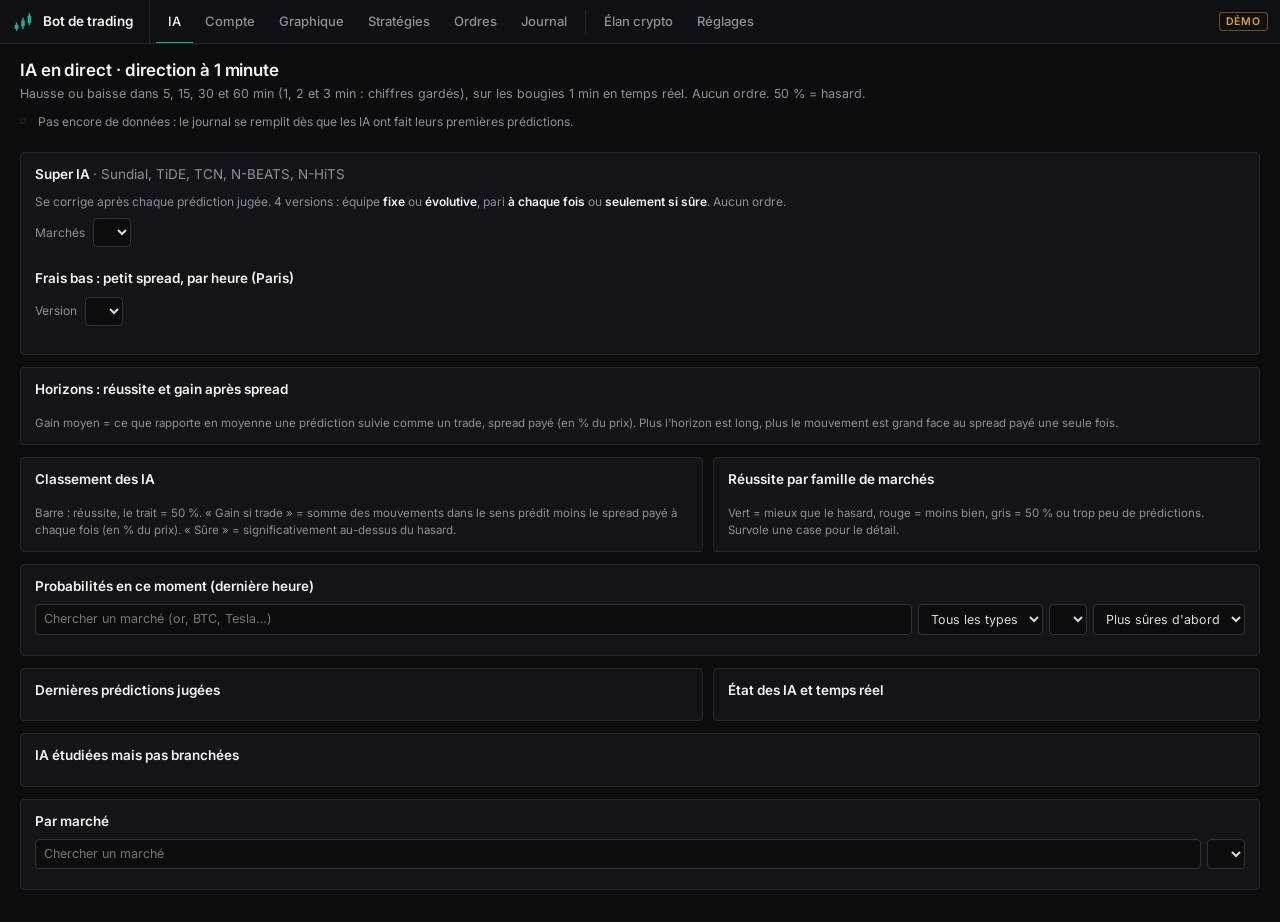
==== commit 6cc3b85c: "Appli : forcer la nouvelle icône (fichiers renommés v3, id du manifest stable, cache v6) Co-Authored" ====
--- a/docs/index.html
+++ b/docs/index.html
@@ -13,8 +13,8 @@
 <meta name="apple-mobile-web-app-title" content="Bot trading">
 <title>Bot de trading démo</title>
 <link rel="manifest" href="manifest.webmanifest">
-<link rel="icon" href="icone-192.png">
-<link rel="apple-touch-icon" href="apple-touch-icon.png">
+<link rel="icon" href="icone-v3-192.png">
+<link rel="apple-touch-icon" href="apple-touch-icon-v3.png">
 <link rel="preconnect" href="https://fonts.googleapis.com">
 <link rel="preconnect" href="https://fonts.gstatic.com" crossorigin>
 <link href="https://fonts.googleapis.com/css2?family=Inter:wght@400;500;600&display=swap" rel="stylesheet">
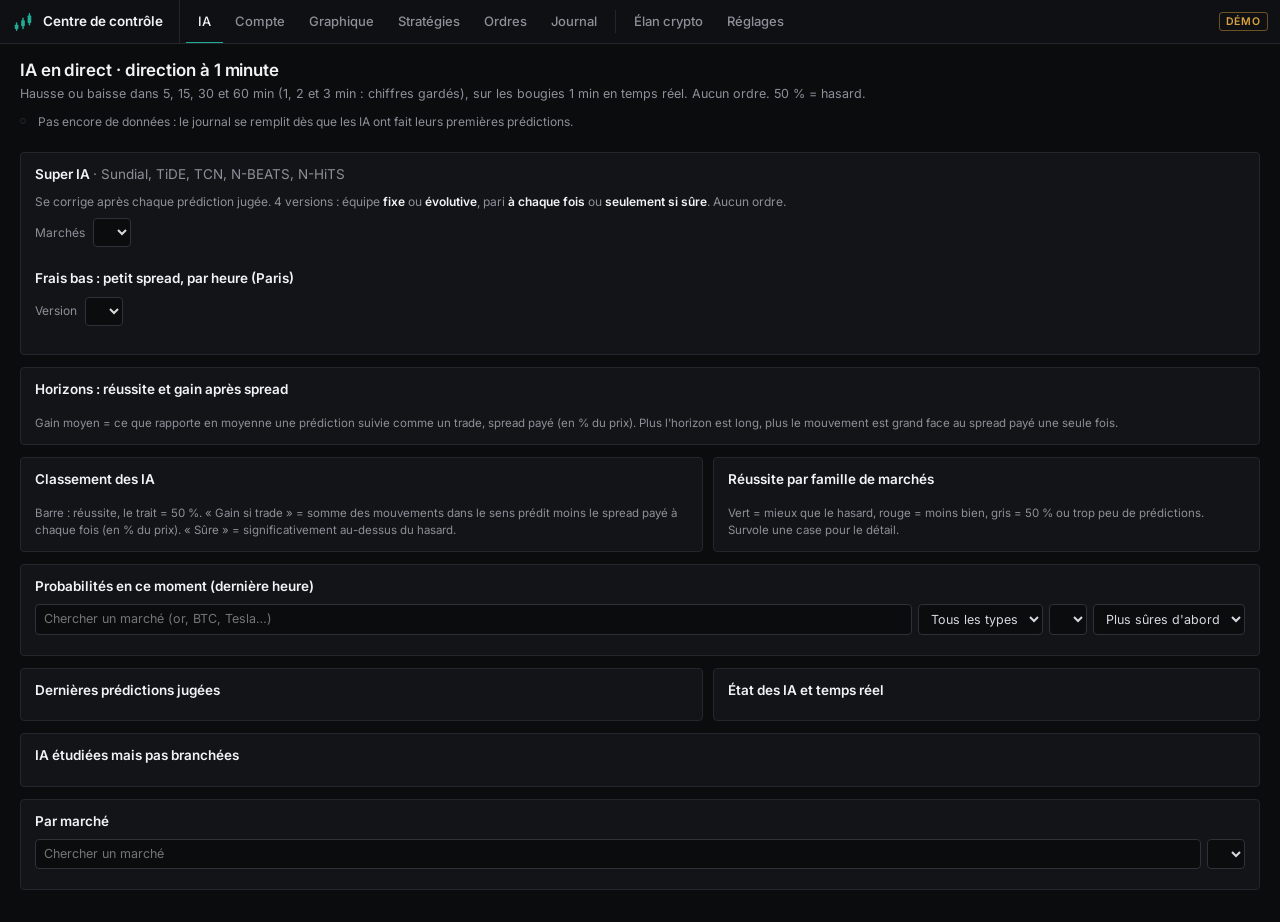
==== commit c104ce22: "Appli renommée « Centre de contrôle » (raccourci « Contrôle »), cache v7 Co-Authored-By: Claude Opus" ====
--- a/docs/index.html
+++ b/docs/index.html
@@ -10,8 +10,8 @@
 </script>
 <meta name="apple-mobile-web-app-capable" content="yes">
 <meta name="apple-mobile-web-app-status-bar-style" content="black-translucent">
-<meta name="apple-mobile-web-app-title" content="Bot trading">
-<title>Bot de trading démo</title>
+<meta name="apple-mobile-web-app-title" content="Contrôle">
+<title>Centre de contrôle</title>
 <link rel="manifest" href="manifest.webmanifest">
 <link rel="icon" href="icone-v3-192.png">
 <link rel="apple-touch-icon" href="apple-touch-icon-v3.png">
@@ -1033,7 +1033,7 @@
   $("aide-install").innerHTML = installee ? '<p class="sous" style="margin:0">L\'application est installée sur cet appareil.</p>'
     : `${invite ? '<p><button class="bouton primaire" onclick="document.getElementById(\'installer\').click()">Installer maintenant</button></p>' : ""}
       <ol class="etapes">
-        <li><b>PC (Chrome ou Edge)</b> : icône d'installation à droite de la barre d'adresse, ou menu ⋮ → <i>Installer « Bot de trading démo »</i>. Un raccourci apparaît sur le bureau.</li>
+        <li><b>PC (Chrome ou Edge)</b> : icône d'installation à droite de la barre d'adresse, ou menu ⋮ → <i>Installer « Centre de contrôle »</i>. Un raccourci apparaît sur le bureau.</li>
         <li><b>iPhone / iPad (Safari)</b> : bouton Partager → <i>Sur l'écran d'accueil</i>.</li>
         <li><b>Android (Chrome)</b> : menu ⋮ → <i>Installer l'application</i>.</li>
       </ol>`;
